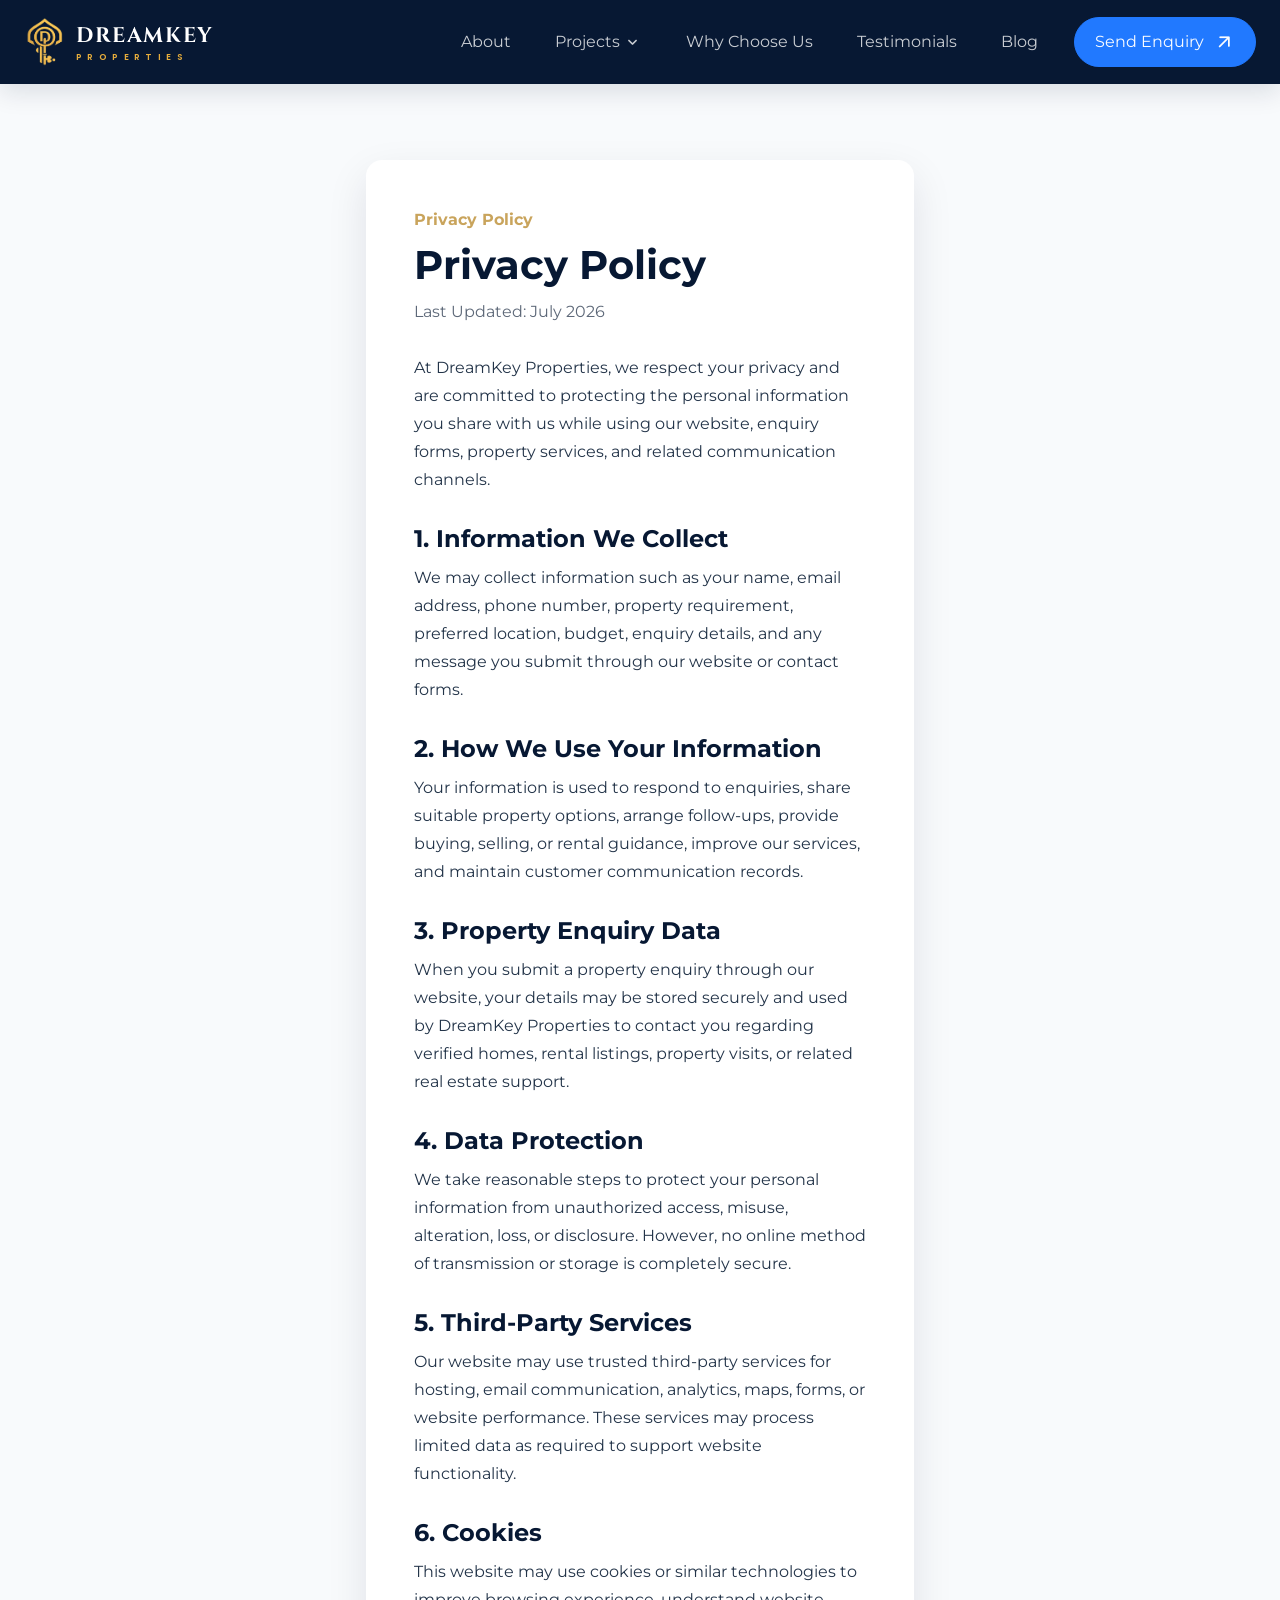
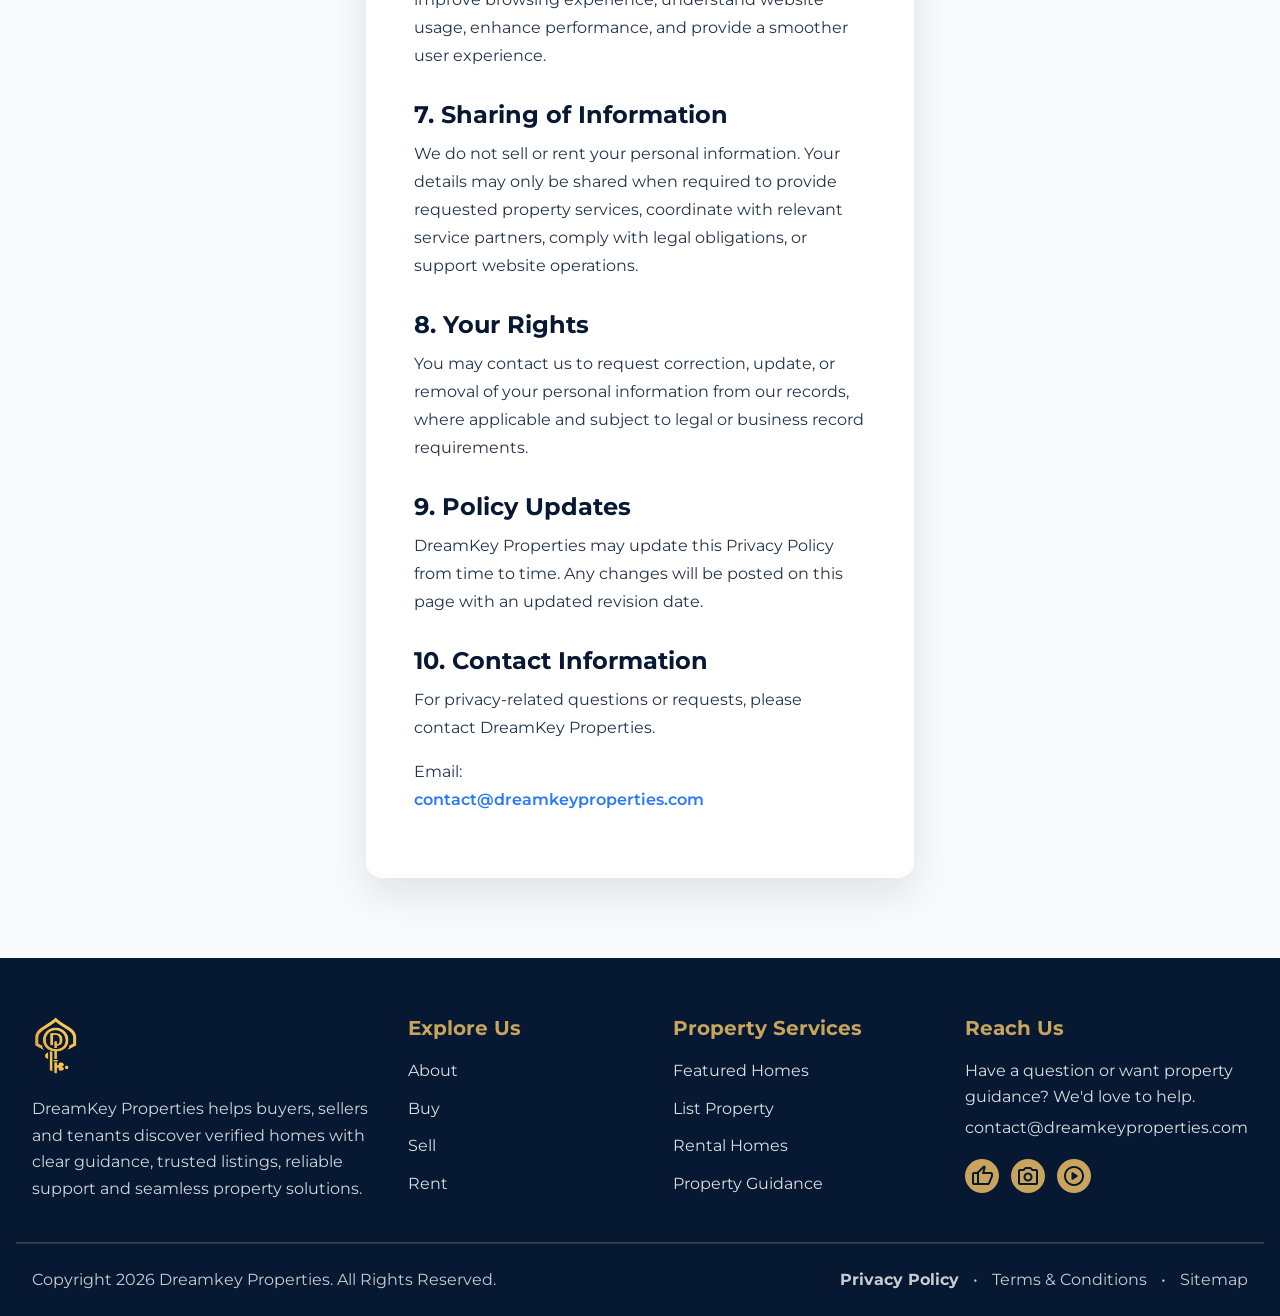
==== privacy-policy.html @ c72132b3 "Initial commit" ====
<!doctype html>
<html lang="en">
  <head>
    <!-- META STARTED -->
    <meta charset="UTF-8" />
    <meta name="viewport" content="width=device-width, initial-scale=1.0" />

    <title>Privacy Policy | DreamKey Properties</title>

    <meta name="title" content="Privacy Policy | DreamKey Properties" />

    <meta
      name="description"
      content="Read the DreamKey Properties privacy policy to understand how we collect, use and protect information shared through our real estate website and enquiry forms."
    />
    <!-- META ENDED -->

    <!-- FAVICON STARTED -->
    <link rel="shortcut icon" href="./favicon.svg" type="image/svg+xml" />
    <!-- FAVICON ENDED -->

    <!-- GOOGLE FONTS STARTED -->
    <link rel="preconnect" href="https://fonts.googleapis.com" />
    <link rel="preconnect" href="https://fonts.gstatic.com" crossorigin />

    <link
      href="https://fonts.googleapis.com/css2?family=Cinzel:wght@600;700&family=Montserrat:wght@400;500;600;700;800&family=Poppins:wght@400;500;600;700&family=Material+Symbols+Rounded:opsz,wght,FILL,GRAD@20..48,100..700,0..1,-50..200"
      rel="stylesheet"
    />
    <!-- GOOGLE FONTS ENDED -->

    <!-- STYLES STARTED -->
    <link rel="stylesheet" href="./assets/css/style.css" />
    <!-- STYLES ENDED -->

    <!-- SCRIPTS STARTED -->
    <script src="./assets/js/script.js" defer></script>
    <!-- SCRIPTS ENDED -->
  </head>
  <body class="privacy-page">
    <!-- HEADER SECTION STARTED -->
    <header class="header" data-header>
      <div class="container header-container">
        <!-- NAVBAR LOGO STARTED -->
        <a
          href="#page-top"
          class="navbar-brand"
          aria-label="DreamKey Properties home"
        >
          <img
            src="./assets/images/logo/logo.webp"
            width="52"
            height="64"
            alt="DreamKey Properties"
            class="navbar-brand-logo"
          />

          <span class="navbar-brand-text">
            <strong>DREAMKEY</strong>
            <span>PROPERTIES</span>
          </span>
        </a>
        <!-- NAVBAR LOGO ENDED -->

        <!-- MAIN NAVIGATION STARTED -->
        <nav class="navbar" aria-label="Primary navigation" data-navbar>
          <!-- NAVBAR MENU STARTED -->
          <ul class="navbar-list">
            <li>
              <a href="./index.html#about" class="navbar-link"> About </a>
            </li>

            <!-- PROJECTS DROPDOWN STARTED -->
            <li class="navbar-dropdown">
              <button
                type="button"
                class="navbar-link navbar-dropdown-toggle"
                aria-expanded="false"
                aria-controls="project-dropdown-menu"
              >
                <span>Projects</span>

                <span class="material-symbols-rounded" aria-hidden="true">
                  keyboard_arrow_down
                </span>
              </button>

              <ul class="navbar-dropdown-menu" id="project-dropdown-menu">
                <li>
                  <a
                    href="./index.html#featured-projects"
                    class="navbar-dropdown-link"
                  >
                    Featured Projects
                  </a>
                </li>

                <li>
                  <a
                    href="./index.html#under-construction"
                    class="navbar-dropdown-link"
                  >
                    Under Construction
                  </a>
                </li>

                <li>
                  <a
                    href="./index.html#ready-to-move"
                    class="navbar-dropdown-link"
                  >
                    Ready-to-Move
                  </a>
                </li>

                <li>
                  <a
                    href="./index.html#new-launches"
                    class="navbar-dropdown-link"
                  >
                    New Launches
                  </a>
                </li>

                <li>
                  <a
                    href="./index.html#luxury-projects"
                    class="navbar-dropdown-link"
                  >
                    Luxury
                  </a>
                </li>
              </ul>
            </li>
            <!-- PROJECTS DROPDOWN ENDED -->

            <li>
              <a href="./index.html#why-us" class="navbar-link">
                Why Choose Us
              </a>
            </li>

            <li>
              <a href="./index.html#testimonials" class="navbar-link">
                Testimonials
              </a>
            </li>

            <li>
              <a href="./index.html#blog" class="navbar-link"> Blog </a>
            </li>
          </ul>
          <!-- NAVBAR MENU ENDED -->

          <!-- CTA BUTTON STARTED -->
          <a href="./index.html#contact" class="navbar-cta">
            <span> Send Enquiry </span>

            <span class="material-symbols-rounded" aria-hidden="true">
              arrow_outward
            </span>
          </a>
          <!-- CTA BUTTON ENDED -->
        </nav>
        <!-- MAIN NAVIGATION ENDED -->

        <!-- MOBILE NAVIGATION BUTTON STARTED -->
        <button
          type="button"
          class="nav-toggle-btn icon-btn"
          aria-label="Open navigation menu"
          aria-expanded="false"
          data-nav-toggler
        >
          <span class="material-symbols-rounded open" aria-hidden="true">
            menu
          </span>

          <span class="material-symbols-rounded close" aria-hidden="true">
            close
          </span>
        </button>
        <!-- MOBILE NAVIGATION BUTTON ENDED -->
      </div>
    </header>
    <!-- HEADER SECTION ENDED -->

    <main>
      <!-- HOME SCROLL TARGET STARTED -->
      <div id="page-top"></div>
      <!-- HOME SCROLL TARGET ENDED -->
      <section class="policy-page">
        <div class="container">
          <div class="policy-wrapper">
            <p class="policy-label">Privacy Policy</p>

            <h1 class="policy-title">Privacy Policy</h1>

            <p class="policy-updated">Last Updated: July 2026</p>

            <div class="policy-content">
              <p>
                At DreamKey Properties, we respect your privacy and are
                committed to protecting the personal information you share with
                us while using our website, enquiry forms, property services,
                and related communication channels.
              </p>

              <h2>1. Information We Collect</h2>
              <p>
                We may collect information such as your name, email address,
                phone number, property requirement, preferred location, budget,
                enquiry details, and any message you submit through our website
                or contact forms.
              </p>

              <h2>2. How We Use Your Information</h2>
              <p>
                Your information is used to respond to enquiries, share suitable
                property options, arrange follow-ups, provide buying, selling,
                or rental guidance, improve our services, and maintain customer
                communication records.
              </p>

              <h2>3. Property Enquiry Data</h2>
              <p>
                When you submit a property enquiry through our website, your
                details may be stored securely and used by DreamKey Properties
                to contact you regarding verified homes, rental listings,
                property visits, or related real estate support.
              </p>

              <h2>4. Data Protection</h2>
              <p>
                We take reasonable steps to protect your personal information
                from unauthorized access, misuse, alteration, loss, or
                disclosure. However, no online method of transmission or storage
                is completely secure.
              </p>

              <h2>5. Third-Party Services</h2>
              <p>
                Our website may use trusted third-party services for hosting,
                email communication, analytics, maps, forms, or website
                performance. These services may process limited data as required
                to support website functionality.
              </p>

              <h2>6. Cookies</h2>
              <p>
                This website may use cookies or similar technologies to improve
                browsing experience, understand website usage, enhance
                performance, and provide a smoother user experience.
              </p>

              <h2>7. Sharing of Information</h2>
              <p>
                We do not sell or rent your personal information. Your details
                may only be shared when required to provide requested property
                services, coordinate with relevant service partners, comply with
                legal obligations, or support website operations.
              </p>

              <h2>8. Your Rights</h2>
              <p>
                You may contact us to request correction, update, or removal of
                your personal information from our records, where applicable and
                subject to legal or business record requirements.
              </p>

              <h2>9. Policy Updates</h2>
              <p>
                DreamKey Properties may update this Privacy Policy from time to
                time. Any changes will be posted on this page with an updated
                revision date.
              </p>

              <h2>10. Contact Information</h2>
              <p>
                For privacy-related questions or requests, please contact
                DreamKey Properties.
              </p>

              <p>
                Email:
                <a href="mailto:contact@dreamkeyproperties.com">
                  contact@dreamkeyproperties.com
                </a>
              </p>
            </div>
          </div>
        </div>
      </section>
    </main>

    <!-- FOOTER SECTION STARTED -->
    <footer class="footer">
      <div class="container footer-container">
        <!-- FOOTER BRAND AREA STARTED -->
        <div class="footer-brand">
          <a
            href="./index.html#home"
            class="footer-logo"
            aria-label="DreamKey Properties home"
          >
            <img
              src="./assets/images/logo/logo.webp"
              width="165"
              height="48"
              loading="lazy"
              alt="DreamKey Properties"
            />
          </a>

          <p class="footer-text">
            DreamKey Properties helps buyers, sellers and tenants discover
            verified homes with clear guidance, trusted listings, reliable
            support and seamless property solutions.
          </p>
        </div>
        <!-- FOOTER BRAND AREA ENDED -->

        <!-- FOOTER QUICK LINKS STARTED -->
        <div class="footer-column">
          <h3>Explore Us</h3>

          <ul>
            <li><a href="./index.html#about">About</a></li>
            <li><a href="./index.html#properties">Buy</a></li>
            <li><a href="./index.html#sell-property">Sell</a></li>
            <li><a href="./index.html#rent-property">Rent</a></li>
          </ul>
        </div>
        <!-- FOOTER QUICK LINKS ENDED -->

        <!-- FOOTER SERVICES LINKS STARTED -->
        <div class="footer-column">
          <h3>Property Services</h3>

          <ul>
            <li><a href="./index.html#properties">Featured Homes</a></li>
            <li><a href="./index.html#sell-property">List Property</a></li>
            <li><a href="./index.html#rent-property">Rental Homes</a></li>
            <li><a href="./index.html#contact">Property Guidance</a></li>
          </ul>
        </div>
        <!-- FOOTER SERVICES LINKS ENDED -->

        <!-- FOOTER CONTACT AREA STARTED -->
        <div class="footer-column footer-contact">
          <h3>Reach Us</h3>

          <p>Have a question or want property guidance? We'd love to help.</p>

          <a href="mailto:contact@dreamkeyproperties.com">
            contact@dreamkeyproperties.com
          </a>

          <div class="footer-social-list">
            <a href="#" aria-label="Facebook">
              <span class="material-symbols-rounded" aria-hidden="true"
                >thumb_up</span
              >
            </a>

            <a href="#" aria-label="Instagram">
              <span class="material-symbols-rounded" aria-hidden="true"
                >photo_camera</span
              >
            </a>

            <a href="#" aria-label="YouTube">
              <span class="material-symbols-rounded" aria-hidden="true"
                >play_circle</span
              >
            </a>
          </div>
        </div>
        <!-- FOOTER CONTACT AREA ENDED -->
      </div>

      <!-- FOOTER BOTTOM AREA STARTED -->
      <div class="container footer-bottom">
        <p>Copyright 2026 Dreamkey Properties. All Rights Reserved.</p>

        <ul>
          <li><span class="footer-current-link">Privacy Policy</span></li>
          <li><span>&bull;</span></li>
          <li>
            <a href="./terms-and-conditions.html">Terms &amp; Conditions</a>
          </li>
          <li><span>&bull;</span></li>
          <li><a href="./sitemap.html">Sitemap</a></li>
        </ul>
      </div>
      <!-- FOOTER BOTTOM AREA ENDED -->
    </footer>
    <!-- FOOTER SECTION ENDED -->

    <!-- SCROLL TO TOP BUTTON STARTED -->
    <button type="button" class="scroll-top-btn" aria-label="Scroll to top">
      ↑
    </button>
    <!-- SCROLL TO TOP BUTTON ENDED -->
  </body>
</html>
---- assets/css/style.css ----
:root {
  --white: #ffffff;
  --yellow: #f6bd26;
  --primary-100: #2179ff;
  --primary-90: #1e6de5;
  --primary-80: #1b61cc;
  --primary-70: #1755b2;
  --primary-40: #0d3166;
  --primary-20: #071833;
  --secondary-100: #21ffff;
  --secondary-20: #073333;
  --neutral-100: #fafcff;
  --neutral-98: #f2f5fa;
  --neutral-95: #e9ecf2;
  --neutral-90: #dadfe5;
  --neutral-80: #c2c6cc;
  --neutral-60: #919499;
  --neutral-50: #797c80;
  --neutral-40: #616366;
  --neutral-30: #494a4d;
  --neutral-20: #303133;
  --neutral-10: #18191a;
  --neutral-5: #0c0c0d;
  --error-100: #ff2134;

  /* Gradient */
  --gradient: linear-gradient(270deg, #0f4392 0%, #001d3d 100%);

  /* FONT-FAMILY */
  --font-primary: "Montserrat", sans-serif;

  /* size */
  --fs-base: 62.5%;
  --fs-headline-large: 3.6rem;
  --fs-headline-medium: 2.8rem;
  --fs-headline-small: 2.4rem;
  --fs-title-large: 2.2rem;
  --fs-title-medium: 2rem;
  --fs-title-small: 1.8rem;
  --fs-body-large: 1.6rem;
  --fs-body-medium: 1.6rem;
  --fs-label-large: 1.6rem;
  --fs-label-medium: 1.4rem;

  /* line-height  */
  --lh-headline-large: 44px;
  --lh-headline-medium: 36px;
  --lh-headline-small: 36px;
  --lh-title-large: 28px;
  --lh-title-medium: 24px;
  --lh-title-small: 24px;
  --lh-body-large: 24px;
  --lh-body-medium: 24px;
  --lh-label-large: 24px;
  --lh-label-medium: 20px;

  /* font-weight */
  --weight-bold: 700;
  --weight-semiBold: 600;
  --weight-regular: 400;

  /* letter-spacing */
  --tracking-n-025: -0.25px;
  --tracking-p-05: 0.5px;

  /* border-radius */
  --radius-small: 8px;
  --radius-medium: 12px;
  --radius-large: 16px;
  --radius-extra-large: 32px;
  --radius-full: 1000px;
  --radius-circle: 50%;

  /* box-shadow */
  --shadow-1: 0px 2px 4px 0px #00000033;
  --shadow-2: 0px 5px 10px 0px #0000000d;
  --shadow-3: 0px 5px 10px 0px #00000033;
  --shadow-4: 0px 10px 20px 0px #0000001a;

  /* transition */
  --transition-easing-quick: cubic-bezier(0, 0.7, 0.3, 1);
  --transition-duration-quick: 200ms;
  --transition-duration-smooth: 500ms;
}

/*-----------------------------------*\
  #RESET
\*-----------------------------------*/
*,
*::before,
*::after {
  margin: 0;
  padding: 0;
  box-sizing: border-box;
}

li {
  list-style: none;
}

a,
img,
span,
input,
select,
button {
  display: block;
}

a {
  color: inherit;
  text-decoration: none;
}

img {
  height: auto;
}

input,
select,
button {
  background: none;
  border: none;
  font: inherit;
}

button {
  cursor: pointer;
}

input,
select {
  width: 100%;
  outline: none;
}

address {
  font-style: normal;
}

select {
  appearance: none;
  -webkit-appearance: none;
  -moz-appearance: none;
}

html {
  font-family: var(--font-primary);
  font-size: var(--fs-base);
  scroll-behavior: smooth;
}

body {
  background-color: var(--neutral-98);
  color: var(--neutral-5);
  font-size: var(--fs-body-medium);
  line-height: var(--lh-body-medium);
}

::-webkit-scrollbar {
  width: 12px;
}

::-webkit-scrollbar-track {
  background-color: var(--neutral-90);
}

::-webkit-scrollbar-thumb {
  background-color: var(--neutral-60);
  border-radius: 4px;
}

/*-----------------------------------*\
  #TYPOGRAPHY
\*-----------------------------------*/
.headline-large {
  font-size: var(--fs-headline-large);
  line-height: var(--lh-headline-large);
  font-weight: var(--weight-bold);
  letter-spacing: var(--tracking-n-025);
}

.headline-medium {
  font-size: var(--fs-headline-medium);
  line-height: var(--lh-headline-medium);
  font-weight: var(--weight-bold);
}

.headline-small {
  font-size: var(--fs-headline-small);
  line-height: var(--lh-headline-small);
  font-weight: var(--weight-bold);
}

.title-large {
  font-size: var(--fs-title-large);
  line-height: var(--lh-title-large);
  font-weight: var(--weight-semiBold);
}

.title-medium {
  font-size: var(--fs-title-medium);
  line-height: var(--lh-title-medium);
  font-weight: var(--weight-semiBold);
}

.title-small {
  font-size: var(--fs-title-small);
  line-height: var(--lh-title-small);
  font-weight: var(--weight-semiBold);
}

.body-large {
  font-size: var(--fs-body-large);
  line-height: var(--lh-body-large);
  font-weight: var(--weight-regular);
}

.body-medium {
  font-size: var(--fs-body-medium);
  line-height: var(--lh-body-medium);
  font-weight: var(--weight-regular);
}

.label-medium {
  font-size: var(--fs-label-medium);
  line-height: var(--lh-label-medium);
  font-weight: var(--weight-semiBold);
  letter-spacing: var(--tracking-p-05);
}

/*-----------------------------------*\
  #REUSED STYLE
\*-----------------------------------*/
.material-symbols-rounded {
  display: block;
  width: 1em;
  height: 1em;
  overflow: hidden;
  font-variation-settings:
    "FILL" 0,
    "wght" 400,
    "GRAD" 0,
    "opsz" 24;
}

.container {
  padding-inline: 16px;
  max-width: 580px;
  width: 100%;
  margin-inline: auto;
}

.section {
  padding-block-end: 60px;
}

.title-wrapper {
  margin-block-end: 32px;
}

.img-holder {
  aspect-ratio: var(--width) / var(--height);
  background-color: var(--neutral-80);
  overflow: hidden;
}

.img-cover {
  width: 100%;
  height: 100%;
  object-fit: cover;
}

/*-----------------------------------*\
  #COMPONENT
\*-----------------------------------*/
.btn {
  display: flex;
  justify-content: center;
  align-items: center;
  gap: 12px;
  height: 48px;
  padding-inline: 24px;
  border-radius: var(--radius-full);
  width: fit-content;
  transition: var(--transition-duration-quick) var(--transition-easing-quick);
}

.btn-fill {
  background-color: var(--primary-100);
  color: var(--neutral-100);
}

.btn-fill:where(:hover, :focus) {
  background-color: var(--primary-90);
  box-shadow: var(--shadow-1);
}

.btn-fill:where(:active, :focus-visible) {
  background-color: var(--primary-80);
}

.btn-outline {
  color: var(--primary-100);
  box-shadow: inset 0 0 0 2px var(--primary-100);
}

.btn-outline:where(:hover, :focus, :focus-visible) {
  color: var(--neutral-100);
}

.btn-outline:hover {
  background-color: var(--primary-100);
}

.btn-outline:focus {
  background-color: var(--primary-90);
}

.btn-outline:where(:active, :focus-visible) {
  background-color: var(--primary-80);
}

.icon-btn {
  height: 40px;
  width: 40px;
  display: grid;
  place-items: center;
  background-color: var(--neutral-100);
  color: var(--neutral-10);
  border-radius: var(--radius-small);
  box-shadow: var(--shadow-3);
  transition: var(--transition-duration-quick) var(--transition-easing-quick);
}

.icon-btn:where(:hover, :focus-visible) {
  background-color: var(--neutral-90);
}

.badge {
  height: 32px;
  max-width: max-content;
  display: grid;
  place-items: center;
  padding-inline: 16px;
  background-color: var(--secondary-100);
  border-radius: var(--radius-small);
  box-shadow: var(--shadow-3);
}

.card {
  border-radius: var(--radius-large);
  overflow: hidden;
  box-shadow: var(--shadow-2);
  transition: var(--transition-duration-quick) var(--transition-easing-quick);
}

.card:where(:hover, :focus-within) {
  box-shadow: var(--shadow-4);
}

.card-banner {
  position: relative;
}

.card-banner .img-cover {
  transition: var(--transition-duration-smooth) var(--transition-easing-quick);
}

.card:where(:hover, :focus-within) .img-cover {
  scale: 1.05;
  rotate: 2deg;
}

.card :where(.badge, .icon-btn) {
  position: absolute;
  top: 20px;
}

.card .badge {
  left: 20px;
}

.card .icon-btn {
  right: 20px;
  opacity: 0;
  visibility: hidden;
  scale: 0.8;
  transition: var(--transition-duration-quick) var(--transition-easing-quick);
}

.fav-btn {
  color: var(--error-100);
}

.material-symbols-rounded {
  font-variation-settings:
    "FILL" 0,
    "wght" 400,
    "GRAD" 0,
    "opsz" 24;
}

.fav-btn.active .material-symbols-rounded {
  font-variation-settings:
    "FILL" 1,
    "wght" 400,
    "GRAD" 0,
    "opsz" 24;
}

.card:where(:hover, :focus-within) .icon-btn {
  scale: 1;
  opacity: 1;
  visibility: visible;
}

.card-content {
  padding: 20px 20px 24px;
}

.card-title {
  margin-block: 8px;
  color: var(--neutral-20);
  white-space: nowrap;
  overflow: hidden;
  text-overflow: ellipsis;
  transition: var(--transition-duration-quick) var(--transition-easing-quick);
}

.card-title:where(:hover, :focus-visible) {
  color: var(--primary-100);
}

.card-text {
  color: var(--neutral-40);
}

.card-meta-list {
  padding-block-start: 16px;
  margin-block-start: 16px;
  border-block-start: 1px solid var(--neutral-90);
  display: flex;
  justify-content: space-between;
  align-items: center;
  flex-wrap: wrap;
  gap: 12px;
}

.card .meta-item {
  display: flex;
  align-items: center;
  gap: 4px;
  color: var(--neutral-20);
}

/*-----------------------------------*\
  #HEADER / NAVBAR
\*-----------------------------------*/

.header {
  position: fixed;
  top: 0;
  left: 0;
  width: 100%;
  height: 84px;
  z-index: 1000;
  transition:
    height var(--transition-duration-quick) var(--transition-easing-quick),
    background-color var(--transition-duration-quick)
      var(--transition-easing-quick),
    box-shadow var(--transition-duration-quick) var(--transition-easing-quick),
    backdrop-filter var(--transition-duration-quick)
      var(--transition-easing-quick);
}

/* Sticky navbar after scrolling */
.header.active {
  height: 72px;
  background-color: rgba(7, 24, 51, 0.96);
  box-shadow: 0 10px 30px rgba(0, 0, 0, 0.16);
  backdrop-filter: blur(14px);
  -webkit-backdrop-filter: blur(14px);
  animation: header-slide-down 350ms ease forwards;
}

@keyframes header-slide-down {
  from {
    transform: translateY(-100%);
  }

  to {
    transform: translateY(0);
  }
}

/* =========================================
   HEADER CONTENT VERTICAL ALIGNMENT
   ========================================= */

.header-container {
  position: relative;
  height: 100%;
  display: flex;
  justify-content: space-between;
  align-items: center;
  padding-block: 0;
}

/* =========================================
   HEADER LOGO
   ========================================= */

.header .logo {
  display: inline-flex;
  align-items: center;
  flex-shrink: 0;
  position: relative;
  z-index: 5;
}

/* =========================================
   HEADER LOGO VERTICAL ALIGNMENT
   ========================================= */

.logo-image {
  width: 145px;
  height: auto;
  object-fit: contain;
  transform: translateY(2px);
  transition:
    transform var(--transition-duration-quick) var(--transition-easing-quick),
    opacity var(--transition-duration-quick) var(--transition-easing-quick);
}

/* =========================================
   HEADER LOGO HOVER EFFECT
   ========================================= */

.header .logo:hover .logo-image {
  transform: translateY(2px) scale(1.03);
}

.header .logo:focus-visible {
  outline: 2px solid var(--primary-100);
  outline-offset: 6px;
  border-radius: var(--radius-small);
}

/* =========================================
   MOBILE NAVIGATION BUTTON
   ========================================= */

.nav-toggle-btn {
  position: relative;
  z-index: 6;
  background-color: rgba(255, 255, 255, 0.12);
  color: var(--neutral-100);
  box-shadow: none;
}

.nav-toggle-btn:where(:hover, :focus-visible) {
  background-color: rgba(255, 255, 255, 0.22);
}

.nav-toggle-btn .close,
.nav-toggle-btn.active .open {
  display: none;
}

.nav-toggle-btn .open,
.nav-toggle-btn.active .close {
  display: block;
}

/* =========================================
   MOBILE NAVBAR PANEL
   ========================================= */

.navbar {
  position: absolute;
  top: calc(100% - 4px);
  right: 16px;
  width: min(320px, calc(100vw - 32px));
  padding: 14px;
  background-color: var(--neutral-100);
  border: 1px solid var(--neutral-90);
  border-radius: var(--radius-large);
  box-shadow: var(--shadow-4);
  opacity: 0;
  visibility: hidden;
  transform: translateY(-12px) scale(0.97);
  transform-origin: top right;
  transition:
    opacity var(--transition-duration-quick) var(--transition-easing-quick),
    visibility var(--transition-duration-quick) var(--transition-easing-quick),
    transform var(--transition-duration-quick) var(--transition-easing-quick);
  z-index: 4;
}

.navbar.active {
  opacity: 1;
  visibility: visible;
  transform: translateY(0) scale(1);
}

.navbar,
.navbar-list,
.navbar-wrapper {
  display: grid;
}

.navbar-list {
  gap: 4px;
}

.navbar-link {
  position: relative;
  padding: 12px 14px;
  color: var(--neutral-30);
  border-radius: var(--radius-small);
  transition:
    color var(--transition-duration-quick) var(--transition-easing-quick),
    background-color var(--transition-duration-quick)
      var(--transition-easing-quick);
}

.navbar-link:where(:hover, :focus-visible),
.navbar-link.active {
  color: var(--primary-100);
  background-color: var(--neutral-95);
}

/* =========================================
   NAVBAR CTA BUTTON
   ========================================= */

.navbar-wrapper {
  margin-top: 10px;
  padding-top: 12px;
  border-top: 1px solid var(--neutral-90);
}

.navbar-cta {
  min-height: 48px;
  padding-inline: 18px;
  display: inline-flex;
  justify-content: center;
  align-items: center;
  gap: 8px;
  color: var(--neutral-100);
  background-color: var(--primary-100);
  border: 1px solid var(--primary-100);
  border-radius: var(--radius-full);
  box-shadow: 0 8px 20px rgba(33, 121, 255, 0.24);
  transition:
    color var(--transition-duration-quick) var(--transition-easing-quick),
    background-color var(--transition-duration-quick)
      var(--transition-easing-quick),
    border-color var(--transition-duration-quick) var(--transition-easing-quick),
    transform var(--transition-duration-quick) var(--transition-easing-quick),
    box-shadow var(--transition-duration-quick) var(--transition-easing-quick);
}

.navbar-cta:hover {
  background-color: var(--primary-80);
  border-color: var(--primary-80);
  transform: translateY(-2px);
  box-shadow: 0 12px 24px rgba(33, 121, 255, 0.32);
}

.navbar-cta:active {
  transform: translateY(0);
}

.navbar-cta:focus-visible {
  outline: 3px solid rgba(33, 121, 255, 0.3);
  outline-offset: 3px;
}

.navbar-cta-icon {
  font-size: 1.9rem;
  transition: transform var(--transition-duration-quick)
    var(--transition-easing-quick);
}

.navbar-cta:hover .navbar-cta-icon {
  transform: translate(3px, -3px);
}

/*-----------------------------------*\
  #FEATURE
\*-----------------------------------*/
.feature-banner {
  aspect-ratio: 3/2;
  overflow: hidden;
  border-radius: var(--radius-extra-large);
  margin-block: 3.5rem;
}

.feature-content {
  padding: 24px 16px 0;
}

.feature-content .feature-text {
  margin-block: 16px;
}

.feature-text,
.feature-item {
  color: var(--neutral-30);
}

.feature-list {
  display: grid;
  gap: 12px;
}

.feature-item {
  display: flex;
  align-items: center;
  gap: 8px;
}

.feature-icon {
  color: var(--primary-100);
  font-size: 2.2rem;
}

/*-----------------------------------*\
  #VIDEO
\*-----------------------------------*/

.video-card {
  height: 260px;
  border-radius: 32px;
  background:
    linear-gradient(0deg, #0000004d, #0000004d), url("../images/video-card.png");
  background-repeat: no-repeat;
  background-size: cover;
  display: grid;
  place-items: center;
}

.play-btn {
  width: 72px;
  height: 72px;
  display: grid;
  place-items: center;
  background-color: var(--neutral-100);
  color: var(--primary-100);
  border-radius: var(--radius-circle);
  animation: pulse 1.5s var(--transition-easing-quick) forwards infinite;
}

@keyframes pulse {
  0% {
    box-shadow: 0 0 0 0 #ffffff80;
  }
  100% {
    box-shadow: 0 0 0 20px #ffffff00;
  }
}

.play-btn .material-symbols-rounded {
  font-size: 4rem;
  font-variation-settings: "FILL" 1;
}

/*-----------------------------------*\
  #STORY
\*-----------------------------------*/
.story .section-subtitle {
  color: var(--primary-100);
}

.story .section-title {
  margin-block: 12px;
}

.avatar-list {
  display: flex;
}

.avatar {
  position: relative;
  width: 60px;
  height: 46px;
  border-radius: var(--radius-full);
  border: 3px solid var(--neutral-98);
  overflow: hidden;
}

.avatar:not(:first-child) {
  margin-inline-start: -10px;
}

.avatar .overlay-content {
  position: absolute;
  inset: 0;
  display: grid;
  place-items: center;
  background-color: #000000bf;
  color: var(--neutral-100);
}

.story .title-wrapper {
  display: grid;
  gap: 16px;
}

.story-list {
  display: grid;
  gap: 16px;
}

.story-card {
  position: relative;
  height: 360px;
  background-repeat: no-repeat;
  background-size: cover;
  background-position: center;
  border-radius: var(--radius-large);
  overflow: hidden;
  transition: var(--transition-duration-quick) var(--transition-easing-quick);
}

.story-card:where(:hover, :focus-visible) {
  scale: 0.99;
}

.story-card .overlay-content {
  position: absolute;
  inset: 0;
  background: linear-gradient(180deg, #00000000 33.33%, #000000cc 100%);
  color: var(--white);
  display: flex;
  justify-content: space-between;
  align-items: flex-end;
  padding: 24px;
}

.story-card .rating-wrapper {
  display: flex;
  align-items: center;
  margin-block-start: 8px;
}

.story-card .rating-text {
  margin-inline-start: 12px;
  color: var(--neutral-80);
}

.story-card .material-symbols-rounded {
  font-variation-settings: "FILL" 1;
  color: var(--yellow);
}

.story-card .card-avatar {
  width: 56px;
  height: 56px;
  border-radius: var(--radius-circle);
  box-shadow: var(--shadow-3);
  overflow: hidden;
}

.footer {
  background-color: var(--primary-20);
  color: var(--neutral-90);
}

.footer-top .container {
  padding-block: 60px;
  display: grid;
  gap: 24px;
}

.footer-text {
  margin-block: 16px;
}

.footer-list-title {
  margin-block-end: 16px;
}

.footer-list {
  display: grid;
  gap: 16px;
}

.footer-link {
  transition: var(--transition-duration-quick) var(--transition-easing-quick);
}

.footer-link:where(:hover, :focus-visible) {
  color: var(--primary-100);
}

.social-list {
  display: flex;
  gap: 16px;
}

.footer-bottom {
  border-block-start: 1px solid var(--neutral-20);
}

.footer-bottom .container {
  padding-block: 20px;
  display: grid;
  justify-content: center;
}

/* =========================================
   DESKTOP HEADER / NAVBAR
   ========================================= */

.nav-toggle-btn {
  display: none;
}

/* =========================================
   DESKTOP HEADER / NAVBAR — RIGHT ALIGNED
   ========================================= */

.navbar {
  all: unset;
  flex: 1;
  display: flex;
  justify-content: flex-end;
  align-items: center;
  margin-left: 36px;
}

.navbar-list {
  all: unset;
  display: flex;
  justify-content: flex-end;
  align-items: center;
  gap: 4px;
  margin-left: auto;
}

.navbar-wrapper {
  all: unset;
  display: flex;
  align-items: center;
  margin-left: 18px;
}

.navbar-link {
  position: relative;
  padding: 12px 16px;
  color: var(--neutral-80);
  border-radius: var(--radius-full);
  white-space: nowrap;
  transition:
    color var(--transition-duration-quick) var(--transition-easing-quick),
    background-color var(--transition-duration-quick)
      var(--transition-easing-quick);
}

.navbar-link:where(:hover, :focus-visible) {
  color: var(--neutral-100);
  background-color: rgba(255, 255, 255, 0.08);
}

.navbar-link.active {
  color: var(--neutral-100);
  background-color: transparent;
}

/* Active navigation underline */
.navbar-link.active::after {
  content: "";
  position: absolute;
  left: 50%;
  bottom: 4px;
  width: 18px;
  height: 2px;
  border-radius: var(--radius-full);
  background-color: var(--primary-100);
  transform: translateX(-50%);
}

.navbar-cta {
  min-height: 46px;
  padding-inline: 20px;
  color: var(--neutral-100);
  background-color: var(--primary-100);
  border-color: var(--primary-100);
  box-shadow: none;
}

.navbar-cta:hover {
  color: var(--primary-100);
  background-color: var(--neutral-100);
  border-color: var(--neutral-100);
  box-shadow: 0 10px 24px rgba(0, 0, 0, 0.15);
}

/* =========================================
   DESKTOP LOGO SIZE
   ========================================= */

.logo-image {
  width: 155px;
}

/* =========================================
   DESKTOP HERO SECTION
   ========================================= */

.hero {
  min-height: calc(100vh - 84px);
  padding-block: 106px 34px;
}

.hero-container {
  grid-template-columns: minmax(0, 0.9fr) minmax(0, 1.1fr);
  gap: 34px;
}

.hero-content {
  min-width: 0;
}

.hero-visual {
  min-width: 0;
}

.hero-title {
  max-width: 570px;
}

.hero-text {
  max-width: 560px;
}

.search-bar {
  width: calc(100% + 150px);
  min-width: 760px;
  grid-template-columns: 150px 190px minmax(230px, 1fr) max-content;
}

.search-item .search-item-field {
  height: 80px;
  padding: 40px 48px 14px 20px;
}

.search-item .label {
  top: 13px;
  left: 20px;
}

.search-item .material-symbols-rounded {
  display: block;
  right: 18px;
}

.hero-banner {
  height: clamp(500px, 62vh, 640px);
}

.property .section-text {
  max-width: 640px;
}

/* =========================================
   LARGE DESKTOP NAVBAR
   ========================================= */

.logo-image {
  width: 165px;
}

.navbar {
  margin-left: 64px;
}

.navbar-list {
  gap: 8px;
}

.navbar-link {
  padding-inline: 18px;
}

.navbar-wrapper {
  margin-left: 36px;
}

.navbar-cta {
  min-height: 48px;
  padding-inline: 24px;
}

/* PROPERTIES SECTION RESPONSIVE WIDTH STARTED */

#properties {
  width: 100%;
  padding-block: 60px;
}

#properties > .container {
  width: 100%;
  margin-inline: auto;
}

#properties .title-wrapper {
  display: block;
  margin-block-end: 32px;
}

#properties .property-list > .card {
  width: 100%;
  min-width: 0;
}

/* PROPERTIES SECTION RESPONSIVE WIDTH ENDED */

/* TABLET PROPERTIES SECTION STARTED */

@media (min-width: 768px) and (max-width: 991px) {
  #properties .property-list {
    grid-template-columns: repeat(2, minmax(0, 1fr));
  }
}

/* TABLET PROPERTIES SECTION ENDED */

/* DESKTOP PROPERTIES SECTION STARTED */

@media (min-width: 992px) {
  #properties > .container {
    width: calc(100% - 48px);
    max-width: 1360px;
    padding-inline: 0;
  }

  #properties .property-list {
    grid-template-columns: repeat(4, minmax(0, 1fr));
  }
}

/* DESKTOP PROPERTIES SECTION ENDED */

/* MOBILE PROPERTIES SECTION STARTED */

@media (max-width: 767px) {
  #properties {
    padding-block: 48px;
  }

  #properties > .container {
    padding-inline: 16px;
  }

  #properties .property-list {
    grid-template-columns: 1fr;
  }
}

/* MOBILE PROPERTIES SECTION ENDED */

/* DESKTOP PROPERTIES SECTION WIDTH FIX STARTED */

@media (min-width: 992px) {
  html body #properties.section-property .container {
    width: calc(100% - 96px) !important;
    max-width: 1280px !important;
    margin-inline: auto !important;
    padding-inline: 0 !important;
  }

  html body #properties.section-property .property-list {
    width: 100% !important;
    max-width: 1280px !important;
    margin-inline: auto !important;
    grid-template-columns: repeat(4, minmax(0, 1fr)) !important;
    gap: 16px !important;
  }

  html body #properties.section-property .title-wrapper {
    width: 100% !important;
    max-width: 1280px !important;
    margin-inline: auto !important;
    margin-bottom: 32px !important;
  }
}

/* DESKTOP PROPERTIES SECTION WIDTH FIX ENDED */

/* PROPERTIES SECTION ANCHOR POSITION STARTED */

#properties {
  scroll-margin-top: 90px;
}

/* PROPERTIES SECTION ANCHOR POSITION ENDED */

/* PROPERTY SLIDER FINAL STARTED */

#properties .property-slider {
  position: relative;
  width: calc(100% - 120px);
  max-width: 1280px;
  margin-inline: auto;
  padding-bottom: 46px;
  outline: none;
}

#properties .property-slider-viewport {
  width: 100%;
  overflow: hidden !important;
}

#properties .property-list {
  display: flex !important;
  gap: 16px !important;
  margin: 0 !important;
  padding: 0 !important;
  will-change: transform;
  transition: transform 350ms ease !important;
}

#properties .property-list > .card {
  flex: 0 0 calc((100% - 48px) / 4) !important;
  width: calc((100% - 48px) / 4) !important;
  min-width: calc((100% - 48px) / 4) !important;
  max-width: calc((100% - 48px) / 4) !important;
  margin: 0 !important;
}

#properties .property-arrow {
  position: absolute;
  top: 38%;
  z-index: 20;
  width: 44px;
  height: 44px;
  display: grid;
  place-items: center;
  color: var(--white);
  background-color: var(--primary-100);
  border-radius: var(--radius-circle);
  box-shadow: var(--shadow-4);
  transform: translateY(-50%);
}

#properties .property-prev {
  left: -32px;
}

#properties .property-next {
  right: -32px;
}

#properties .property-arrow:disabled {
  opacity: 0.3;
  cursor: not-allowed;
}

#properties .property-slider-dots {
  position: absolute;
  left: 50%;
  bottom: 4px;
  display: flex;
  align-items: center;
  justify-content: center;
  gap: 8px;
  transform: translateX(-50%);
}

#properties .property-slider-dot {
  width: 9px;
  height: 9px;
  padding: 0;
  background-color: var(--neutral-80);
  border-radius: var(--radius-full);
}

#properties .property-slider-dot.active {
  width: 28px;
  background-color: var(--primary-100);
}

@media (max-width: 991px) {
  #properties .property-list > .card {
    flex-basis: calc((100% - 16px) / 2) !important;
    width: calc((100% - 16px) / 2) !important;
    min-width: calc((100% - 16px) / 2) !important;
    max-width: calc((100% - 16px) / 2) !important;
  }
}

@media (max-width: 600px) {
  #properties .property-list > .card {
    flex-basis: 100% !important;
    width: 100% !important;
    min-width: 100% !important;
    max-width: 100% !important;
  }

  #properties .property-prev {
    left: 6px;
  }

  #properties .property-next {
    right: 6px;
  }
}

/* PROPERTY SLIDER FINAL ENDED */

/* PROPERTY SECTION SINGLE SCREEN FIT STARTED */

@media (min-width: 992px) {
  #properties {
    padding-block: 34px 24px !important;
  }

  html body #properties.section-property .title-wrapper {
    margin-bottom: 22px !important;
  }

  #properties .section-subtitle {
    margin-bottom: 8px;
  }

  #properties .section-title {
    margin-top: 0;
    margin-bottom: 10px;
    font-size: 38px;
    line-height: 1.12;
  }

  #properties .section-text {
    margin-bottom: 0;
    font-size: 18px;
    line-height: 1.45;
  }

  #properties .property-slider {
    padding-bottom: 28px;
  }

  #properties .card-banner .img-holder {
    aspect-ratio: 16 / 9;
    height: 205px;
  }

  #properties .card-content {
    padding: 16px 20px 18px;
  }

  #properties .card-title {
    margin-block: 6px;
  }

  #properties .card-text {
    line-height: 1.35;
  }

  #properties .card-meta-list {
    padding-block-start: 12px;
    margin-block-start: 12px;
  }

  #properties .property-arrow {
    top: 44%;
  }

  #properties .property-slider-dots {
    bottom: 0;
  }
}

/* PROPERTY SECTION SINGLE SCREEN FIT ENDED */

/* PROPERTY CARD HEIGHT TUNE STARTED */

@media (min-width: 992px) {
  #properties .card-banner .img-holder {
    height: 225px;
    aspect-ratio: auto;
  }
}

/* PROPERTY CARD HEIGHT TUNE ENDED */

/* MOVE PROPERTY SECTION CONTENT UP */

#properties {
  padding-top: 30px !important;
}

/* HERO CONTENT LOGO ALIGNMENT STARTED */

@media (min-width: 992px) {
  .hero-content {
    padding-left: 30px;
  }
}

/* HERO CONTENT LOGO ALIGNMENT ENDED */

/* SELL PROPERTY SECTION STARTED */

.sell-property {
  padding-block: 70px;
  background-color: var(--neutral-98);
  scroll-margin-top: 90px;
}

.sell-property-container {
  display: grid;
  gap: 36px;
  align-items: center;
}

.sell-property .section-title {
  margin-block: 12px 14px;
}

.sell-property .section-text {
  max-width: 620px;
  color: var(--neutral-40);
}

.sell-feature-list {
  display: grid;
  gap: 18px;
  margin-block: 28px 30px;
}

.sell-feature-item {
  display: flex;
  gap: 14px;
  align-items: flex-start;
}

.sell-feature-item > .material-symbols-rounded {
  width: 44px;
  height: 44px;
  display: grid;
  place-items: center;
  flex-shrink: 0;
  color: var(--primary-100);
  background-color: var(--primary-95);
  border-radius: var(--radius-circle);
}

.sell-feature-item p {
  margin-block-start: 6px;
  color: var(--neutral-40);
}

.sell-property-btn {
  width: fit-content;
  min-height: 52px;
  padding-inline: 22px;
  display: inline-flex;
  align-items: center;
  gap: 8px;
  color: var(--white);
  background-color: var(--primary-100);
  border-radius: var(--radius-full);
  box-shadow: var(--shadow-3);
}

.sell-property-banner {
  aspect-ratio: 4 / 3;
  border-radius: var(--radius-extra-large);
  overflow: hidden;
  box-shadow: var(--shadow-3);
}

@media (min-width: 992px) {
  .sell-property {
    padding-block: 90px;
  }

  .sell-property-container {
    grid-template-columns: minmax(0, 0.9fr) minmax(0, 1.1fr);
    gap: 56px;
  }
}

/* SELL PROPERTY SECTION ENDED */
/* SELL SECTION POLISH STARTED */

.sell-property {
  padding-block: 55px 80px !important;
}

.sell-property-container {
  align-items: center;
}

.sell-property-content {
  transform: translateY(-18px);
}

.sell-property-banner {
  animation: sell-image-reveal 800ms ease forwards;
  transition:
    transform 350ms ease,
    box-shadow 350ms ease;
}

.sell-property-banner:hover {
  transform: translateY(-8px) scale(1.015);
  box-shadow: var(--shadow-4);
}

.sell-property-banner img {
  transition: transform 500ms ease;
}

.sell-property-banner:hover img {
  transform: scale(1.045);
}

@keyframes sell-image-reveal {
  from {
    opacity: 0;
    transform: translateX(36px) scale(0.96);
  }

  to {
    opacity: 1;
    transform: translateX(0) scale(1);
  }
}

/* SELL SECTION POLISH ENDED */

/* MOVE SELL SECTION UP */

#sell-property {
  padding-top: 50px !important;
}

.sell-property-visual {
  position: relative;
}

.sell-stats {
  position: absolute;
  top: -34px;
  left: 50%;
  z-index: 5;
  width: calc(100% - 48px);
  display: grid;
  grid-template-columns: repeat(3, 1fr);
  gap: 14px;
  transform: translateX(-50%);
}

.sell-stats div {
  padding: 14px;
  background-color: var(--white);
  border-radius: var(--radius-medium);
  box-shadow: var(--shadow-2);
}

.sell-stats strong,
.sell-stats span {
  display: block;
}

.sell-stats strong {
  color: var(--neutral-10);
}

.sell-stats span {
  margin-top: 4px;
  color: var(--neutral-40);
  font-size: 1.3rem;
}

@media (max-width: 767px) {
  .sell-stats {
    position: static;
    width: 100%;
    grid-template-columns: 1fr;
    margin-bottom: 18px;
    transform: none;
  }
}

.sell-stats div {
  transition:
    transform 250ms ease,
    box-shadow 250ms ease;
}

.sell-stats div:hover {
  transform: translateY(-6px);
  box-shadow: var(--shadow-4);
}

.sell-stats div {
  position: relative;
  overflow: hidden;
  transition:
    transform 250ms ease,
    box-shadow 250ms ease;
}

.sell-stats div::before {
  content: "";
  position: absolute;
  inset: 0 0 auto;
  height: 3px;
  background-color: var(--primary-100);
  transform: scaleX(0);
  transform-origin: left;
  transition: transform 250ms ease;
}

.sell-stats div:hover {
  transform: translateY(-6px);
  box-shadow: var(--shadow-4);
}

.sell-stats div:hover::before {
  transform: scaleX(1);
}

/* SELL BUTTON REVERSE HOVER STARTED */

.sell-property-btn {
  border: 2px solid var(--primary-100);
  transition:
    background-color 250ms ease,
    color 250ms ease,
    transform 250ms ease,
    box-shadow 250ms ease;
}

.sell-property-btn:hover,
.sell-property-btn:focus-visible {
  color: var(--primary-100);
  background-color: var(--white);
  transform: translateY(-4px);
  box-shadow: var(--shadow-4);
}

.sell-property-btn:hover .material-symbols-rounded,
.sell-property-btn:focus-visible .material-symbols-rounded {
  color: var(--primary-100);
}

/* SELL BUTTON REVERSE HOVER ENDED */

/* RENT PROPERTY SECTION STARTED */

.rent-property {
  padding-block: 70px;
  background-color: var(--white);
  scroll-margin-top: 90px;
}

.rent-property-container {
  display: grid;
  gap: 40px;
  align-items: center;
}

.rent-property-visual {
  position: relative;
}

.rent-property-banner {
  aspect-ratio: 4 / 3;
  border-radius: var(--radius-extra-large);
  overflow: hidden;
  box-shadow: var(--shadow-3);
  animation: rent-image-reveal 800ms ease forwards;
}

.rent-property-banner img {
  transition: transform 500ms ease;
}

.rent-property-banner:hover img {
  transform: scale(1.045);
}

.rent-floating-card {
  position: absolute;
  left: 24px;
  bottom: 24px;
  z-index: 5;
  min-width: 230px;
  padding: 16px;
  display: flex;
  align-items: center;
  gap: 12px;
  background-color: var(--white);
  border-radius: var(--radius-large);
  box-shadow: var(--shadow-4);
}

.rent-floating-card > .material-symbols-rounded {
  width: 46px;
  height: 46px;
  display: grid;
  place-items: center;
  color: var(--white);
  background-color: var(--primary-100);
  border-radius: var(--radius-circle);
}

.rent-floating-card strong,
.rent-floating-card span {
  display: block;
}

.rent-floating-card strong {
  color: var(--neutral-10);
}

.rent-floating-card span {
  margin-top: 3px;
  color: var(--neutral-40);
}

.rent-property .section-title {
  margin-block: 12px 14px;
}

.rent-property .section-text {
  max-width: 620px;
  color: var(--neutral-40);
}

.rent-feature-list {
  display: grid;
  gap: 18px;
  margin-block: 28px 30px;
}

.rent-feature-item {
  display: flex;
  gap: 14px;
  align-items: flex-start;
}

.rent-feature-item > .material-symbols-rounded {
  width: 44px;
  height: 44px;
  display: grid;
  place-items: center;
  flex-shrink: 0;
  color: var(--primary-100);
  background-color: var(--primary-95);
  border-radius: var(--radius-circle);
}

.rent-feature-item p {
  margin-block-start: 6px;
  color: var(--neutral-40);
}

.rent-property-btn {
  width: fit-content;
  min-height: 52px;
  padding-inline: 22px;
  display: inline-flex;
  align-items: center;
  gap: 8px;
  color: var(--primary-100);
  background-color: var(--white);
  border: 2px solid var(--primary-100);
  border-radius: var(--radius-full);
  box-shadow: var(--shadow-2);
  transition:
    background-color 250ms ease,
    color 250ms ease,
    transform 250ms ease,
    box-shadow 250ms ease;
}

.rent-property-btn:hover,
.rent-property-btn:focus-visible {
  color: var(--white);
  background-color: var(--primary-100);
  transform: translateY(-4px);
  box-shadow: var(--shadow-4);
}

@keyframes rent-image-reveal {
  from {
    opacity: 0;
    transform: translateX(-36px) scale(0.96);
  }

  to {
    opacity: 1;
    transform: translateX(0) scale(1);
  }
}

@media (min-width: 992px) {
  .rent-property {
    padding-block: 80px;
  }

  .rent-property-container {
    grid-template-columns: minmax(0, 1.1fr) minmax(0, 0.9fr);
    gap: 56px;
  }
}

/* RENT PROPERTY SECTION ENDED */

/* MOVE RENT SECTION UP */

#rent-property {
  padding-top: 65px !important;
}

/* ABOUT / FEATURE SECTION SPLIT LAYOUT STARTED */

@media (min-width: 992px) {
  .feature {
    padding-block: 48px;
  }

  .feature .container {
    display: grid;
    grid-template-columns: minmax(0, 1fr) minmax(0, 0.9fr);
    align-items: center;
    gap: 56px;
    width: calc(100% - 96px);
    max-width: 1280px;
  }

  .feature-banner {
    margin-block: 0 !important;
    aspect-ratio: 4 / 3;
    border-radius: var(--radius-extra-large);
    box-shadow: var(--shadow-2);
  }

  .feature-content {
    padding: 0 !important;
  }

  .feature-content .headline-medium {
    max-width: 460px;
    line-height: 1.15;
  }

  .feature-content .feature-text {
    margin: 18px 0 22px !important;
    max-width: 520px;
    line-height: 1.55;
  }

  .feature-list {
    grid-template-columns: 1fr 1fr;
    gap: 14px 24px;
  }

  .feature-2 .container {
    grid-template-columns: minmax(0, 0.9fr) minmax(0, 1fr);
  }

  .feature-2 .feature-content {
    order: 1;
  }

  .feature-2 .feature-banner {
    order: 2;
  }

  .video {
    padding-block: 32px 70px;
  }

  .video .container {
    width: calc(100% - 96px);
    max-width: 1280px;
  }

  .video-card {
    height: 320px;
    border-radius: var(--radius-extra-large);
  }
}

/* ABOUT / FEATURE SECTION SPLIT LAYOUT ENDED */

/* ABOUT SECTION WIDTH MATCH FIX */

@media (min-width: 992px) {
  .feature .container,
  .video .container {
    width: calc(100% - 48px) !important;
    max-width: 1360px !important;
    margin-inline: auto !important;
  }

  .feature .container {
    gap: 56px;
  }
}

#properties {
  scroll-margin-top: 75px;
}

@media (min-width: 992px) {
  .hero-container {
    transform: translateY(4px);
  }
}

@media (min-width: 992px) {
  .properties-container {
    transform: translateY(4px);
  }
}

/* MOVE PROPERTIES CONTENT DOWN */

#properties {
  padding-top: 43px !important;
}

/* CONTACT / REACH US SECTION STARTED */

.contact-section {
  padding-block: 75px;
  background-color: var(--white);
  scroll-margin-top: 120px;
}

.contact-container {
  display: grid;
  gap: 42px;
  align-items: start;
}

.contact-section .section-title {
  margin-block: 12px 14px;
}

.contact-section .section-text {
  max-width: 620px;
  color: var(--neutral-40);
}

.contact-info-list {
  display: grid;
  gap: 16px;
  margin-block-start: 30px;
}

.contact-info-item {
  padding: 18px;
  display: flex;
  gap: 14px;
  align-items: flex-start;
  color: var(--neutral-20);
  background-color: var(--neutral-98);
  border-radius: var(--radius-large);
  box-shadow: var(--shadow-1);
  transition:
    transform 250ms ease,
    box-shadow 250ms ease;
}

.contact-info-item:hover {
  transform: translateY(-5px);
  box-shadow: var(--shadow-3);
}

.contact-info-item > .material-symbols-rounded {
  width: 44px;
  height: 44px;
  display: grid;
  place-items: center;
  flex-shrink: 0;
  color: var(--white);
  background-color: var(--primary-100);
  border-radius: var(--radius-circle);
}

.contact-info-item strong,
.contact-info-item span {
  display: block;
}

.contact-info-item span {
  margin-top: 4px;
  color: var(--neutral-40);
}

.contact-form {
  padding: 28px;
  display: grid;
  gap: 18px;
  background-color: var(--neutral-98);
  border-radius: var(--radius-extra-large);
  box-shadow: var(--shadow-3);
}

.contact-form-row {
  display: grid;
  gap: 18px;
}

.contact-form label {
  display: grid;
  gap: 8px;
}

.contact-form label > span {
  color: var(--neutral-20);
  font-weight: var(--weight-semiBold);
}

.contact-form input,
.contact-form select,
.contact-form textarea {
  width: 100%;
  padding: 14px 16px;
  color: var(--neutral-20);
  background-color: var(--white);
  border: 1px solid var(--neutral-90);
  border-radius: var(--radius-medium);
  outline: none;
}

.contact-form input:focus,
.contact-form select:focus,
.contact-form textarea:focus {
  border-color: var(--primary-100);
}

.contact-submit-btn {
  width: fit-content;
  min-height: 52px;
  padding-inline: 22px;
  display: inline-flex;
  align-items: center;
  gap: 8px;
  color: var(--white);
  background-color: var(--primary-100);
  border: 2px solid var(--primary-100);
  border-radius: var(--radius-full);
  box-shadow: var(--shadow-3);
  transition:
    background-color 250ms ease,
    color 250ms ease,
    transform 250ms ease,
    box-shadow 250ms ease;
}

.contact-submit-btn:hover,
.contact-submit-btn:focus-visible {
  color: var(--primary-100);
  background-color: var(--white);
  transform: translateY(-4px);
  box-shadow: var(--shadow-4);
}

@media (min-width: 768px) {
  .contact-form-row {
    grid-template-columns: 1fr 1fr;
  }
}

@media (min-width: 992px) {
  .contact-container {
    width: calc(100% - 48px);
    max-width: 1360px;
    grid-template-columns: minmax(0, 0.9fr) minmax(0, 1.1fr);
    gap: 64px;
  }
}

/* CONTACT / REACH US SECTION ENDED */

/* CONTACT FORM MESSAGE STARTED */

.contact-form-message {
  display: none;
  padding: 12px 14px;
  border-radius: var(--radius-medium);
  font-weight: var(--weight-semiBold);
}

.contact-form-message.success {
  display: block;
  color: #0f5132;
  background-color: #d1e7dd;
}

.contact-form-message.error {
  display: block;
  color: #842029;
  background-color: #f8d7da;
}

.field-error {
  min-height: 18px;
  color: #b42318;
  font-size: 1.25rem;
  line-height: 1.3;
}

.contact-form .is-invalid {
  border-color: #b42318;
}

/* CONTACT FORM MESSAGE ENDED */

/* CONTACT ANCHOR POSITION FIX */

#contact {
  scroll-margin-top: 53px;
}

/* CONTACT FORM LAYOUT FIX STARTED */

.contact-form {
  display: grid !important;
  grid-template-columns: 1fr !important;
  gap: 18px !important;
}

.contact-form-row {
  display: grid !important;
  grid-template-columns: 1fr 1fr !important;
  gap: 18px !important;
}

.contact-field-full {
  width: 100%;
}

.contact-submit-btn {
  justify-self: start;
  width: fit-content !important;
  min-width: 190px;
  border-radius: var(--radius-full) !important;
}

@media (max-width: 767px) {
  .contact-form-row {
    grid-template-columns: 1fr !important;
  }
}

/* CONTACT FORM LAYOUT FIX ENDED */

/* CONTACT FORM VERTICAL CENTER FIX */

@media (min-width: 992px) {
  .contact-container {
    align-items: center !important;
  }

  .contact-form {
    align-self: center !important;
  }
}

.contact-form {
  transform: translateY(16px);
}

/* FOOTER SECTION STARTED */

.footer {
  color: var(--white);
  background-color: #071833;
}

.footer-container {
  display: grid;
  gap: 40px;
  padding-block: 58px 24px;
  border-bottom: 1px solid rgba(255, 255, 255, 0.18);
}

.footer-logo {
  display: inline-flex;
  margin-block-end: 0;
}

.footer-text {
  margin-block-start: 13px;
}

.footer-logo img {
  width: 165px;
  height: auto;
}

.footer-text {
  max-width: 360px;
  color: rgba(255, 255, 255, 0.82);
  line-height: 1.65;
}

.footer-column h3 {
  margin-block-end: 18px;
  color: #c9a45c;
  font-size: 2rem;
  font-weight: var(--weight-bold);
}

.footer-column ul {
  display: grid;
  gap: 12px;
}

.footer-column a,
.footer-contact p {
  color: rgba(255, 255, 255, 0.86);
  line-height: 1.6;
  transition: color 200ms ease;
}

.footer-column a:hover {
  color: #c9a45c;
}

.footer-contact p {
  max-width: 320px;
  margin-block-end: 6px;
}

.footer-social-list {
  display: flex;
  align-items: center;
  gap: 12px;
  margin-block-start: 18px;
}

.footer-social-list a {
  width: 34px;
  height: 34px;
  display: grid;
  place-items: center;
  color: #071833;
  background-color: #c9a45c;
  border-radius: var(--radius-circle);
}

.footer-bottom {
  padding-block: 24px;
  display: flex;
  align-items: center;
  justify-content: space-between;
  gap: 24px;
}

.footer-bottom p,
.footer-bottom a,
.footer-bottom span {
  color: rgba(255, 255, 255, 0.78);
}

.footer-bottom ul {
  display: flex;
  align-items: center;
  gap: 14px;
}

.footer-bottom a:hover {
  color: #c9a45c;
}

@media (min-width: 768px) {
  .footer-container {
    grid-template-columns: 1.2fr 0.8fr 0.9fr 1fr;
  }
}

@media (min-width: 992px) {
  .footer-container,
  .footer-bottom {
    width: calc(100% - 48px);
    max-width: 1360px;
  }
}

@media (max-width: 767px) {
  .footer-bottom {
    align-items: flex-start;
    flex-direction: column;
  }

  .footer-bottom ul {
    flex-wrap: wrap;
  }
}

/* FOOTER SECTION ENDED */

/* Makes section sub-headings active and strong without changing layout spacing */
.section-subtitle {
  color: #2878ff;
  font-size: 1.5rem;
  font-weight: 800;
  line-height: 1.2;
  letter-spacing: 0;
  text-transform: uppercase;
}

/* Removes the earlier decorative dot from section sub-headings */
.section-subtitle::before {
  content: none;
}

/* Above code are the best working */
/* Adds a slight 3D tilt and image zoom to Buy property cards */
.section-property .card {
  overflow: hidden;
  background-color: #ffffff;
  border: 1px solid rgba(7, 24, 51, 0.1);
  border-radius: 18px;
  box-shadow: 0 12px 28px rgba(7, 24, 51, 0.08);
  transform-style: preserve-3d;
  transition:
    transform 260ms ease,
    box-shadow 260ms ease;
}

.section-property .card:hover {
  transform: perspective(900px) rotateX(2deg) rotateY(-2deg) translateY(-8px);
  box-shadow: 0 24px 52px rgba(7, 24, 51, 0.18);
}

.section-property .card-banner {
  overflow: hidden;
}

.section-property .card .img-cover {
  transition:
    transform 520ms ease,
    filter 520ms ease;
}

.section-property .card:hover .img-cover {
  transform: scale(1.08);
  filter: brightness(1.05) saturate(1.08);
}

.section-property .card-content {
  padding: 24px;
}

.section-property .card .title-large {
  color: #2878ff;
  font-weight: 800;
}

.section-property .card-meta-list {
  margin-block-start: 18px;
  padding-block-start: 16px;
  border-block-start: 1px solid rgba(7, 24, 51, 0.08);
}

/* Forces extra space above the Buy section slider dots */
.section-property .property-slider-dots {
  margin-block-start: 44px !important;
}

/* Improves the Testimonials section with stronger cards and smoother interaction */
.testimonials-section .story-card {
  position: relative;
  overflow: hidden;
  border-radius: 18px;
  box-shadow: 0 14px 34px rgba(7, 24, 51, 0.14);
  transition:
    transform 240ms ease,
    box-shadow 240ms ease;
}

/* Adds lift animation to testimonial cards */
.testimonials-section .story-card:hover {
  transform: translateY(-7px);
  box-shadow: 0 24px 52px rgba(7, 24, 51, 0.22);
}

/* Adds a darker overlay so customer text is readable */
.testimonials-section .story-card::before {
  content: "";
  position: absolute;
  inset: 0;
  background: linear-gradient(
    to top,
    rgba(7, 24, 51, 0.82),
    rgba(7, 24, 51, 0.18)
  );
  z-index: 1;
}

/* Keeps testimonial content above the image overlay */
.testimonials-section .story-card .overlay-content {
  position: relative;
  z-index: 2;
}

/* Styles testimonial review text */
.testimonials-section .testimonial-text {
  max-width: 280px;
  margin-block: 8px 12px;
  color: rgba(255, 255, 255, 0.82);
  font-size: 1.4rem;
  line-height: 1.55;
}

/* Makes star ratings more noticeable */
.testimonials-section .rating-wrapper .material-symbols-rounded {
  color: #c9a45c;
}

/* Makes rating number readable */
.testimonials-section .rating-text {
  color: #ffffff;
}

/* Adds subtle interaction to customer avatars */
.testimonials-section .avatar {
  transition:
    transform 180ms ease,
    box-shadow 180ms ease;
}

/* Lifts avatar slightly on hover */
.testimonials-section .avatar:hover {
  transform: translateY(-3px);
  box-shadow: 0 10px 20px rgba(7, 24, 51, 0.16);
}

/* Reduces extra spacing between testimonial heading area and cards */
.testimonials-section .story-list {
  margin-block-start: 36px;
}

/* Improves testimonial text readability over images */
.testimonials-section .story-card::before {
  background: linear-gradient(
    to top,
    rgba(7, 24, 51, 0.9),
    rgba(7, 24, 51, 0.35)
  );
}

/* Fixes Testimonials layout by overriding old story-card sizing and grid rules */
.testimonials-section .story-list {
  display: grid !important;
  grid-template-columns: repeat(3, minmax(0, 1fr)) !important;
  gap: 26px !important;
  margin-block-start: 42px !important;
  padding: 0 !important;
}

/* Makes each testimonial card equal size and stops old full-width card behavior */
.testimonials-section .story-card {
  width: 100% !important;
  min-height: 390px !important;
  height: 390px !important;
  grid-column: auto !important;
  grid-row: auto !important;
  border-radius: 18px !important;
  overflow: hidden !important;
  background-size: cover !important;
  background-position: center !important;
  box-shadow: 0 16px 36px rgba(7, 24, 51, 0.16) !important;
  transition:
    transform 260ms ease,
    box-shadow 260ms ease,
    filter 260ms ease !important;
}

/* Adds a smooth premium hover animation */
.testimonials-section .story-card:hover {
  transform: translateY(-8px) scale(1.015) !important;
  box-shadow: 0 26px 56px rgba(7, 24, 51, 0.24) !important;
}

/* Adds dark overlay so text remains readable */
.testimonials-section .story-card::before {
  content: "" !important;
  position: absolute !important;
  inset: 0 !important;
  background: linear-gradient(
    to top,
    rgba(7, 24, 51, 0.92),
    rgba(7, 24, 51, 0.42),
    rgba(7, 24, 51, 0.12)
  ) !important;
  z-index: 1 !important;
}

/* Places content neatly at the bottom of each testimonial card */
.testimonials-section .story-card .overlay-content {
  position: relative !important;
  z-index: 2 !important;
  height: 100% !important;
  padding: 26px !important;
  display: flex !important;
  align-items: flex-end !important;
  justify-content: space-between !important;
  gap: 16px !important;
}

/* Keeps testimonial text readable and compact */
.testimonials-section .testimonial-text {
  max-width: 245px !important;
  margin-block: 10px 14px !important;
  color: rgba(255, 255, 255, 0.88) !important;
  font-size: 1.4rem !important;
  line-height: 1.55 !important;
}

/* Makes customer name clear */
.testimonials-section .story-card .title-small {
  color: #ffffff !important;
  font-weight: 800 !important;
}

/* Makes star rating premium and visible */
.testimonials-section .rating-wrapper .material-symbols-rounded {
  color: #c9a45c !important;
  font-size: 2rem !important;
}

/* Makes rating number visible */
.testimonials-section .rating-text {
  color: #ffffff !important;
  font-weight: 800 !important;
}

/* Styles customer avatar as a clean floating circle */
.testimonials-section .card-avatar {
  width: 56px !important;
  height: 56px !important;
  min-width: 56px !important;
  border: 3px solid #ffffff !important;
  border-radius: 50% !important;
  overflow: hidden !important;
  box-shadow: 0 8px 20px rgba(7, 24, 51, 0.28) !important;
  transition: transform 220ms ease !important;
}

/* Adds avatar hover movement with the card */
.testimonials-section .story-card:hover .card-avatar {
  transform: scale(1.1) !important;
}

/* Shows two testimonial cards per row on tablet */
@media (max-width: 991px) {
  .testimonials-section .story-list {
    grid-template-columns: repeat(2, minmax(0, 1fr)) !important;
  }
}

/* Shows one testimonial card per row on mobile */
@media (max-width: 575px) {
  .testimonials-section .story-list {
    grid-template-columns: 1fr !important;
  }

  .testimonials-section .story-card {
    height: 360px !important;
  }
}

/* Moves the Testimonials section content lower below the fixed navbar */
.testimonials-section {
  padding-block-start: 90px !important;
}

/* TESTIMONIALS SLIDER STARTED */

.testimonials-title-wrapper {
  grid-template-columns: 1fr !important;
}

.testimonials-section .testimonials-intro {
  max-width: 760px;
  margin-block: 10px 0;
  color: var(--neutral-40);
}

.testimonials-slider {
  position: relative;
  width: calc(100% - 110px);
  margin-inline: auto;
  padding-bottom: 46px;
  outline: none;
}

.testimonials-slider-viewport {
  width: 100%;
  overflow: hidden;
}

.testimonials-section .story-list {
  display: flex !important;
  gap: 26px !important;
  margin-block-start: 42px !important;
  padding: 0 !important;
  will-change: transform;
  transition: transform 420ms cubic-bezier(0.22, 0.61, 0.36, 1) !important;
}

.testimonials-section .story-card {
  flex: 0 0 calc((100% - 52px) / 3) !important;
  width: calc((100% - 52px) / 3) !important;
  min-width: calc((100% - 52px) / 3) !important;
  max-width: calc((100% - 52px) / 3) !important;
  min-height: 390px !important;
  height: 390px !important;
  grid-column: auto !important;
  grid-row: auto !important;
}

.testimonial-arrow {
  position: absolute;
  top: 52%;
  z-index: 20;
  width: 44px;
  height: 44px;
  display: grid;
  place-items: center;
  color: var(--white);
  background-color: var(--primary-100);
  border-radius: var(--radius-circle);
  box-shadow: var(--shadow-4);
  transform: translateY(-50%);
  transition:
    background-color 220ms ease,
    opacity 220ms ease,
    transform 220ms ease;
}

.testimonial-arrow:hover:not(:disabled),
.testimonial-arrow:focus-visible:not(:disabled) {
  background-color: var(--primary-80);
  transform: translateY(-50%) scale(1.08);
}

.testimonial-prev {
  left: -32px;
}

.testimonial-next {
  right: -32px;
}

.testimonial-arrow:disabled {
  opacity: 0.35;
  cursor: not-allowed;
  transform: translateY(-50%);
}

.testimonial-slider-dots {
  position: absolute;
  left: 50%;
  bottom: 0;
  display: flex;
  align-items: center;
  justify-content: center;
  gap: 8px;
  transform: translateX(-50%);
}

.testimonial-slider-dot {
  width: 9px;
  height: 9px;
  padding: 0;
  background-color: var(--neutral-80);
  border-radius: var(--radius-full);
  transition:
    width 220ms ease,
    background-color 220ms ease;
}

.testimonial-slider-dot.active {
  width: 28px;
  background-color: var(--primary-100);
}

@media (max-width: 991px) {
  .testimonials-slider {
    width: calc(100% - 72px);
  }

  .testimonials-section .story-card {
    flex-basis: calc((100% - 26px) / 2) !important;
    width: calc((100% - 26px) / 2) !important;
    min-width: calc((100% - 26px) / 2) !important;
    max-width: calc((100% - 26px) / 2) !important;
  }
}

@media (max-width: 575px) {
  .testimonials-slider {
    width: 100%;
  }

  .testimonials-section .story-card {
    flex-basis: 100% !important;
    width: 100% !important;
    min-width: 100% !important;
    max-width: 100% !important;
    height: 360px !important;
  }

  .testimonial-prev {
    left: 8px;
  }

  .testimonial-next {
    right: 8px;
  }
}

/* TESTIMONIALS SLIDER ENDED */

/* TESTIMONIALS WIDTH FIX STARTED */

.testimonials-section .container {
  width: calc(100% - 48px);
  max-width: 1360px;
}

.testimonials-slider {
  width: 100% !important;
  max-width: 1360px !important;
  margin-inline: auto !important;
  padding-bottom: 46px;
}

.testimonials-slider-viewport {
  width: 100% !important;
  overflow: hidden !important;
}

.testimonials-section .story-list {
  gap: 26px !important;
}

.testimonials-section .story-card {
  flex: 0 0 calc((100% - 52px) / 3) !important;
  width: calc((100% - 52px) / 3) !important;
  min-width: calc((100% - 52px) / 3) !important;
  max-width: calc((100% - 52px) / 3) !important;
}

.testimonial-prev {
  left: -22px !important;
}

.testimonial-next {
  right: -22px !important;
}

@media (max-width: 991px) {
  .testimonials-section .story-card {
    flex: 0 0 calc((100% - 26px) / 2) !important;
    width: calc((100% - 26px) / 2) !important;
    min-width: calc((100% - 26px) / 2) !important;
    max-width: calc((100% - 26px) / 2) !important;
  }

  .testimonial-prev {
    left: 8px !important;
  }

  .testimonial-next {
    right: 8px !important;
  }
}

@media (max-width: 575px) {
  .testimonials-section .container {
    width: 100%;
    padding-inline: 16px;
  }

  .testimonials-section .story-card {
    flex: 0 0 100% !important;
    width: 100% !important;
    min-width: 100% !important;
    max-width: 100% !important;
  }
}

/* TESTIMONIALS WIDTH FIX ENDED */

.testimonial-prev {
  left: -22px !important;
}

.testimonial-next {
  right: -22px !important;
}

/* TESTIMONIALS SCREEN FIT FIX STARTED */

.testimonials-section {
  padding-block-start: 28px !important;
  padding-block-end: 32px !important;
}

.testimonials-section .title-wrapper {
  margin-block-end: 18px !important;
}

.testimonials-section .section-title {
  margin-block: 8px 10px !important;
  font-size: 4rem;
  line-height: 1.18;
}

.testimonials-section .testimonials-intro {
  margin-block: 0 !important;
  max-width: 760px;
  line-height: 1.55;
}

.testimonials-section .story-list {
  margin-block-start: 18px !important;
}

.testimonials-section .story-card {
  height: 340px !important;
  min-height: 340px !important;
}

.testimonials-section .story-card .overlay-content {
  padding: 22px !important;
}

.testimonials-section .testimonial-text {
  margin-block: 7px 10px !important;
  line-height: 1.45 !important;
}

.testimonials-slider {
  padding-bottom: 30px !important;
}

.testimonial-arrow {
  top: 58% !important;
}

@media (max-width: 991px) {
  .testimonials-section .section-title {
    font-size: 3.4rem;
  }

  .testimonials-section .story-card {
    height: 340px !important;
    min-height: 340px !important;
  }
}

@media (max-width: 575px) {
  .testimonials-section {
    padding-block-start: 24px !important;
  }

  .testimonials-section .section-title {
    font-size: 3rem;
    line-height: 1.2;
  }

  .testimonials-section .story-card {
    height: 330px !important;
    min-height: 330px !important;
  }
}

/* TESTIMONIALS SCREEN FIT FIX ENDED */

/* TESTIMONIALS FINAL POSITION AND HEIGHT FIX STARTED */

#testimonials {
  scroll-margin-top: 22px !important;
}

.testimonials-section {
  padding-block-start: 58px !important;
  padding-block-end: 56px !important;
}

.testimonials-section .title-wrapper {
  margin-block-end: 28px !important;
}

.testimonials-section .section-title {
  margin-block: 10px 14px !important;
  font-size: 4rem;
  line-height: 1.2;
}

.testimonials-section .testimonials-intro {
  margin-block: 0 !important;
  max-width: 760px;
  line-height: 1.55;
}

.testimonials-section .story-list {
  margin-block-start: 28px !important;
}

.testimonials-section .story-card {
  height: 390px !important;
  min-height: 390px !important;
}

.testimonials-section .story-card .overlay-content {
  padding: 26px !important;
}

.testimonials-slider {
  padding-bottom: 44px !important;
}

.testimonial-arrow {
  top: 58% !important;
}

@media (max-width: 991px) {
  #testimonials {
    scroll-margin-top: 88px !important;
  }

  .testimonials-section .story-card {
    height: 370px !important;
    min-height: 370px !important;
  }
}

@media (max-width: 575px) {
  #testimonials {
    scroll-margin-top: 82px !important;
  }

  .testimonials-section {
    padding-block-start: 44px !important;
  }

  .testimonials-section .section-title {
    font-size: 3rem;
    line-height: 1.2;
  }

  .testimonials-section .story-card {
    height: 360px !important;
    min-height: 360px !important;
  }
}

/* TESTIMONIALS FINAL POSITION AND HEIGHT FIX ENDED */

/* TESTIMONIALS FINAL POSITION AND HEIGHT FIX STARTED */

#testimonials {
  scroll-margin-top: 92px !important;
}

.testimonials-section {
  padding-block-start: 58px !important;
  padding-block-end: 56px !important;
}

.testimonials-section .title-wrapper {
  margin-block-end: 16px !important;
}

.testimonials-section .section-title {
  margin-block: 10px 14px !important;
  font-size: 4rem;
  line-height: 1.2;
}

.testimonials-section .testimonials-intro {
  margin-block: 0 !important;
  max-width: 760px;
  line-height: 1.55;
}

.testimonials-section .story-list {
  margin-block-start: 10px !important;
}

.testimonials-section .story-card {
  height: 390px !important;
  min-height: 390px !important;
}

.testimonials-section .story-card .overlay-content {
  padding: 26px !important;
}

.testimonials-slider {
  padding-bottom: 44px !important;
}

.testimonial-arrow {
  top: 58% !important;
}

@media (max-width: 991px) {
  #testimonials {
    scroll-margin-top: 88px !important;
  }

  .testimonials-section .story-card {
    height: 370px !important;
    min-height: 370px !important;
  }
}

@media (max-width: 575px) {
  #testimonials {
    scroll-margin-top: 82px !important;
  }

  .testimonials-section {
    padding-block-start: 44px !important;
  }

  .testimonials-section .section-title {
    font-size: 3rem;
    line-height: 1.2;
  }

  .testimonials-section .story-card {
    height: 360px !important;
    min-height: 360px !important;
  }
}

.testimonials-section {
  padding-block-start: 3px !important;
  padding-block-end: 56px !important;
}

/* TESTIMONIALS FINAL POSITION AND HEIGHT FIX ENDED */

/* WHY CHOOSE US SECTION STARTED */

.why-choose-us {
  position: relative;
  padding-block: 86px;
  background: linear-gradient(180deg, #ffffff 0%, var(--neutral-98) 100%);
  scroll-margin-top: 90px;
  overflow: hidden;
}

.why-choose-us::before {
  content: "";
  position: absolute;
  top: 90px;
  right: -120px;
  width: 340px;
  height: 340px;
  background: radial-gradient(
    circle,
    rgba(33, 121, 255, 0.14),
    transparent 68%
  );
  pointer-events: none;
}

.why-choose-us::after {
  content: "";
  position: absolute;
  left: -120px;
  bottom: 40px;
  width: 320px;
  height: 320px;
  background: radial-gradient(
    circle,
    rgba(33, 255, 255, 0.12),
    transparent 68%
  );
  pointer-events: none;
}

.why-choose-container {
  position: relative;
  z-index: 2;
  display: grid;
  gap: 42px;
}

.why-choose-content {
  max-width: 800px;
}

.why-choose-us .section-title {
  margin-block: 12px 14px;
}

.why-choose-us .section-text {
  max-width: 760px;
  color: var(--neutral-40);
}

.why-choose-grid {
  counter-reset: why-card;
  display: grid;
  grid-template-columns: 1fr;
  gap: 24px;
}

.why-choose-card {
  counter-increment: why-card;
  position: relative;
  min-height: 260px;
  padding: 30px;
  overflow: hidden;
  isolation: isolate;
  background: linear-gradient(
    180deg,
    rgba(255, 255, 255, 0.96),
    rgba(242, 245, 250, 0.92)
  );
  border: 1px solid rgba(33, 121, 255, 0.12);
  border-radius: 24px;
  box-shadow: 0 16px 36px rgba(7, 24, 51, 0.09);
  transition:
    transform 320ms ease,
    box-shadow 320ms ease,
    border-color 320ms ease;
}

.why-choose-card::before {
  content: "";
  position: absolute;
  inset: 0;
  z-index: -2;
  background:
    linear-gradient(135deg, rgba(33, 121, 255, 0.1), transparent 46%),
    linear-gradient(315deg, rgba(33, 255, 255, 0.1), transparent 42%);
  opacity: 0;
  transition: opacity 320ms ease;
}

.why-choose-card::after {
  content: counter(why-card, decimal-leading-zero);
  position: absolute;
  right: 24px;
  top: 18px;
  color: rgba(33, 121, 255, 0.1);
  font-size: 5.2rem;
  line-height: 1;
  font-weight: 800;
  transition:
    color 320ms ease,
    transform 320ms ease;
}

.why-choose-card:hover {
  transform: translateY(-10px);
  border-color: rgba(33, 121, 255, 0.34);
  box-shadow: 0 28px 62px rgba(7, 24, 51, 0.18);
}

.why-choose-card:hover::before {
  opacity: 1;
}

.why-choose-card:hover::after {
  color: rgba(33, 121, 255, 0.16);
  transform: translateY(-5px) scale(1.06);
}

.why-choose-card > .material-symbols-rounded {
  position: relative;
  width: 62px;
  height: 62px;
  display: grid;
  place-items: center;
  margin-block-end: 24px;
  color: var(--white);
  background: linear-gradient(135deg, var(--primary-100), var(--primary-40));
  border-radius: 18px;
  font-size: 3rem;
  box-shadow: 0 16px 30px rgba(33, 121, 255, 0.28);
  transition:
    transform 320ms ease,
    border-radius 320ms ease,
    box-shadow 320ms ease;
}

.why-choose-card > .material-symbols-rounded::after {
  content: "";
  position: absolute;
  inset: -8px;
  border: 1px solid rgba(33, 121, 255, 0.24);
  border-radius: inherit;
  opacity: 0;
  transform: scale(0.82);
  transition:
    opacity 320ms ease,
    transform 320ms ease;
}

.why-choose-card:hover > .material-symbols-rounded {
  border-radius: var(--radius-circle);
  transform: translateY(-6px) rotate(-8deg) scale(1.08);
  box-shadow: 0 22px 42px rgba(33, 121, 255, 0.36);
}

.why-choose-card:hover > .material-symbols-rounded::after {
  opacity: 1;
  transform: scale(1);
}

.why-choose-card h3 {
  margin-block-end: 10px;
  color: var(--neutral-10);
  font-weight: 800;
  transition:
    color 280ms ease,
    transform 280ms ease;
}

.why-choose-card p {
  color: var(--neutral-40);
  transition: transform 280ms ease;
}

.why-choose-card:hover h3,
.why-choose-card:hover p {
  transform: translateY(-5px);
}

@media (min-width: 768px) {
  .why-choose-grid {
    grid-template-columns: repeat(2, minmax(0, 1fr));
  }
}

@media (min-width: 992px) {
  .why-choose-us {
    padding-block: 88px;
  }

  .why-choose-container {
    width: calc(100% - 48px);
    max-width: 1360px;
  }

  .why-choose-grid {
    grid-template-columns: repeat(4, minmax(0, 1fr));
  }
}

@media (max-width: 575px) {
  .why-choose-us {
    padding-block: 64px;
  }

  .why-choose-card {
    min-height: 240px;
    padding: 26px;
    border-radius: 20px;
  }

  .why-choose-card::after {
    font-size: 4.4rem;
  }
}

/* WHY CHOOSE US SECTION ENDED */

/* SERVICES SECTION STARTED */

.services-section {
  position: relative;
  padding-block: 82px;
  background-color: var(--neutral-98);
  scroll-margin-top: 90px;
  overflow: hidden;
}

.services-container {
  position: relative;
  z-index: 2;
  display: grid;
  gap: 40px;
}

.services-content {
  max-width: 780px;
}

.services-section .section-title {
  margin-block: 12px 14px;
}

.services-section .section-text {
  color: var(--neutral-40);
}

.services-grid {
  display: grid;
  grid-template-columns: 1fr;
  gap: 24px;
  counter-reset: service-card;
}

.service-card {
  counter-increment: service-card;
  position: relative;
  min-height: 340px;
  padding: 24px;
  display: flex;
  flex-direction: column;
  justify-content: flex-end;
  isolation: isolate;
  overflow: hidden;
  color: var(--white);
  background-image: var(--service-image);
  background-size: cover;
  background-position: center;
  border-radius: 22px;
  box-shadow: 0 18px 42px rgba(7, 24, 51, 0.14);
  transform: translateY(0);
  transition:
    transform 320ms ease,
    box-shadow 320ms ease,
    background-position 700ms ease;
}

.service-card:nth-child(1) {
  --service-image: url("../images/property-1.png");
}

.service-card:nth-child(2) {
  --service-image: url("../images/feature-banner-1.png");
}

.service-card:nth-child(3) {
  --service-image: url("../images/property-4.png");
}

.service-card:nth-child(4) {
  --service-image: url("../images/feature-banner-2.png");
}

.service-card::before {
  content: "";
  position: absolute;
  inset: 0;
  z-index: -2;
  background:
    linear-gradient(180deg, rgba(7, 24, 51, 0.08), rgba(7, 24, 51, 0.72)),
    linear-gradient(135deg, rgba(33, 121, 255, 0.62), transparent 48%);
  transition: opacity 320ms ease;
}

.service-card::after {
  content: counter(service-card, decimal-leading-zero);
  position: absolute;
  top: 22px;
  right: 22px;
  z-index: 2;
  color: rgba(255, 255, 255, 0.24);
  font-size: 5rem;
  line-height: 1;
  font-weight: 800;
  transform: translateY(0) scale(1);
  transition:
    color 320ms ease,
    transform 320ms ease;
}

.service-card:hover {
  transform: translateY(-10px);
  background-position: center top;
  box-shadow: 0 30px 68px rgba(7, 24, 51, 0.26);
}

.service-card:hover::before {
  opacity: 0.98;
}

.service-card:hover::after {
  color: rgba(255, 255, 255, 0.38);
  transform: translateY(-4px) scale(1.08);
}

.service-card > .material-symbols-rounded {
  position: absolute;
  top: 24px;
  left: 24px;
  width: 54px;
  height: 54px;
  display: grid;
  place-items: center;
  color: var(--primary-100);
  background-color: var(--white);
  border-radius: var(--radius-circle);
  font-size: 2.9rem;
  box-shadow: 0 14px 30px rgba(7, 24, 51, 0.24);
  transform: translateY(0) rotate(0deg);
  transition:
    transform 320ms ease,
    box-shadow 320ms ease;
}

.service-card:hover > .material-symbols-rounded {
  transform: translateY(-6px) rotate(-6deg) scale(1.08);
  box-shadow: 0 20px 40px rgba(7, 24, 51, 0.34);
}

.service-card h3,
.service-card p,
.service-link {
  position: relative;
  z-index: 2;
}

.service-card h3 {
  margin-block-end: 10px;
  color: var(--white);
  font-weight: 800;
  transform: translateY(0);
  transition: transform 280ms ease;
}

.service-card p {
  max-width: 320px;
  color: rgba(255, 255, 255, 0.86);
  transform: translateY(0);
  transition: transform 280ms ease;
}

.service-card h3::before {
  content: "";
  position: absolute;
  left: 0;
  bottom: -7px;
  width: 44px;
  height: 3px;
  background-color: var(--secondary-100);
  border-radius: var(--radius-full);
  transform: scaleX(0);
  transform-origin: left;
  transition: transform 280ms ease;
}

.service-card:hover h3,
.service-card:hover p,
.service-card:hover .service-link {
  transform: translateY(-6px);
}

.service-card:hover h3::before {
  transform: scaleX(1);
}

.service-link {
  width: fit-content;
  margin-block-start: 24px;
  display: inline-flex;
  align-items: center;
  gap: 8px;
  color: var(--white);
  transition:
    color 220ms ease,
    transform 280ms ease;
}

.service-link .material-symbols-rounded {
  font-size: 1.9rem;
  transition: transform 220ms ease;
}

.service-link:hover,
.service-link:focus-visible {
  color: var(--secondary-100);
}

.service-link:hover .material-symbols-rounded,
.service-link:focus-visible .material-symbols-rounded {
  transform: translate(5px, -5px);
}

@media (min-width: 768px) {
  .services-grid {
    grid-template-columns: repeat(2, minmax(0, 1fr));
  }
}

@media (min-width: 992px) {
  .services-container {
    width: calc(100% - 48px);
    max-width: 1360px;
  }

  .services-grid {
    grid-template-columns: repeat(4, minmax(0, 1fr));
  }
}

@media (max-width: 575px) {
  .services-section {
    padding-block: 64px;
  }

  .service-card {
    min-height: 315px;
    border-radius: 18px;
  }

  .service-card::after {
    font-size: 4.2rem;
  }
}

/* SERVICES SECTION ENDED */

/* DESKTOP FULL IMAGE HERO SECTION STARTED */

.hero {
  position: relative;
  width: 100%;
  min-height: 100svh !important;
  padding: 84px 0 0 !important;
  display: flex;
  align-items: stretch;
  color: var(--white);
  background: #071833;
  overflow: hidden;
  isolation: isolate;
}

.hero-background-image {
  position: absolute;
  inset: 0;
  z-index: -3;
  width: 100%;
  height: 100%;
  object-fit: cover;
  object-position: center;
}

.hero-background-overlay {
  position: absolute;
  inset: 0;
  z-index: -2;
  background:
    linear-gradient(
      90deg,
      rgba(3, 19, 42, 0.94) 0%,
      rgba(3, 19, 42, 0.82) 37%,
      rgba(3, 19, 42, 0.42) 67%,
      rgba(3, 19, 42, 0.2) 100%
    ),
    linear-gradient(
      180deg,
      rgba(3, 19, 42, 0.2) 0%,
      rgba(3, 19, 42, 0.12) 68%,
      rgba(3, 19, 42, 0.72) 100%
    );
  pointer-events: none;
}

.hero-container {
  position: relative;
  width: calc(100% - 96px) !important;
  max-width: 1440px !important;
  min-height: calc(100svh - 84px) !important;
  margin-inline: auto !important;
  padding: 64px 0 68px !important;
  display: flex !important;
  align-items: center !important;
  transform: none !important;
}

.hero-content {
  position: relative;
  z-index: 3;
  width: 100%;
  max-width: 720px;
  padding-left: 0 !important;
}

.hero-badge {
  width: fit-content;
  min-height: 40px;
  padding-inline: 15px;
  display: inline-flex;
  align-items: center;
  gap: 9px;
  color: var(--white);
  background-color: rgba(255, 255, 255, 0.12);
  border: 1px solid rgba(255, 255, 255, 0.24);
  border-radius: var(--radius-full);
  box-shadow: 0 8px 24px rgba(0, 0, 0, 0.16);
  backdrop-filter: blur(10px);
  -webkit-backdrop-filter: blur(10px);
}

.hero-badge-icon {
  color: var(--secondary-100);
  font-size: 2rem;
  font-variation-settings:
    "FILL" 1,
    "wght" 600,
    "GRAD" 0,
    "opsz" 24;
}

.hero-title {
  max-width: 680px !important;
  margin-block-start: 24px;
  color: var(--white);
  font-size: clamp(4.6rem, 5vw, 7rem) !important;
  line-height: 1.08 !important;
  letter-spacing: -1.6px;
  text-shadow: 0 4px 24px rgba(0, 0, 0, 0.24);
}

.hero-text {
  max-width: 620px !important;
  margin-block: 22px 32px;
  color: rgba(255, 255, 255, 0.86);
  font-size: 1.8rem;
  line-height: 1.7;
  text-shadow: 0 2px 12px rgba(0, 0, 0, 0.2);
}

/* HERO CTA BUTTONS STARTED */

.hero-cta-wrapper {
  display: flex;
  align-items: center;
  flex-wrap: wrap;
  gap: 16px;
}

.hero-cta {
  min-height: 54px;
  padding-inline: 23px;
  display: inline-flex;
  justify-content: center;
  align-items: center;
  gap: 10px;
  border: 2px solid transparent;
  border-radius: var(--radius-small);
  font-size: 1.5rem;
  line-height: 1;
  font-weight: var(--weight-bold);
  box-shadow: 0 12px 28px rgba(0, 0, 0, 0.2);
  transition:
    color 250ms ease,
    background-color 250ms ease,
    border-color 250ms ease,
    transform 250ms ease,
    box-shadow 250ms ease;
}

.hero-cta .material-symbols-rounded {
  font-size: 2rem;
  transition: transform 250ms ease;
}

.hero-cta-primary {
  color: #071833;
  background: linear-gradient(135deg, #f3c66a, #c99b3f);
  border-color: #e7b957;
}

.hero-cta-primary:hover,
.hero-cta-primary:focus-visible {
  color: #071833;
  background: #ffffff;
  border-color: #ffffff;
  transform: translateY(-4px);
  box-shadow: 0 18px 34px rgba(0, 0, 0, 0.28);
}

.hero-cta-primary:hover .material-symbols-rounded,
.hero-cta-primary:focus-visible .material-symbols-rounded {
  transform: translateX(5px);
}

.hero-cta-secondary {
  color: var(--white);
  background-color: rgba(7, 24, 51, 0.28);
  border-color: rgba(255, 255, 255, 0.7);
  backdrop-filter: blur(9px);
  -webkit-backdrop-filter: blur(9px);
}

.hero-cta-secondary:hover,
.hero-cta-secondary:focus-visible {
  color: #071833;
  background-color: var(--white);
  border-color: var(--white);
  transform: translateY(-4px);
  box-shadow: 0 18px 34px rgba(0, 0, 0, 0.28);
}

.hero-cta-secondary:hover .material-symbols-rounded,
.hero-cta-secondary:focus-visible .material-symbols-rounded {
  transform: translateY(-2px);
}

.hero-cta:focus-visible {
  outline: 3px solid rgba(255, 255, 255, 0.42);
  outline-offset: 4px;
}

/* HERO CTA BUTTONS ENDED */

/* HERO TRUST INFORMATION STARTED */

.hero-trust-list {
  margin-block-start: 36px;
  display: flex;
  align-items: center;
  flex-wrap: wrap;
  gap: 18px 34px;
}

.hero-trust-item {
  position: relative;
  display: flex;
  align-items: center;
  gap: 10px;
  color: rgba(255, 255, 255, 0.9);
}

.hero-trust-item:not(:last-child)::after {
  content: "";
  position: absolute;
  top: 50%;
  right: -18px;
  width: 1px;
  height: 30px;
  background-color: rgba(255, 255, 255, 0.24);
  transform: translateY(-50%);
}

.hero-trust-item .material-symbols-rounded {
  width: 42px;
  height: 42px;
  display: grid;
  place-items: center;
  color: #e5b652;
  border: 2px solid rgba(229, 182, 82, 0.78);
  border-radius: var(--radius-circle);
  font-size: 2.1rem;
  font-variation-settings:
    "FILL" 0,
    "wght" 500,
    "GRAD" 0,
    "opsz" 24;
}

/* HERO TRUST INFORMATION ENDED */

/* Hide elements belonging to the previous Hero layout */
.hero-visual,
.hero-image-frame,
.hero-image-slider,
.hero-location-card,
.hero-property-card,
.hero .bg-pattern,
.hero .search-bar {
  display: none !important;
}

/* DESKTOP FULL IMAGE HERO SECTION ENDED */

/* TABLET FULL IMAGE HERO SECTION STARTED */

@media (min-width: 768px) and (max-width: 991px) {
  .hero {
    min-height: 820px !important;
    padding-top: 84px !important;
  }

  .hero-container {
    width: calc(100% - 64px) !important;
    min-height: 736px !important;
    padding-block: 72px 64px !important;
  }

  .hero-content {
    max-width: 650px;
  }

  .hero-title {
    max-width: 620px !important;
    font-size: 5.5rem !important;
  }

  .hero-background-image {
    object-position: 62% center;
  }

  .hero-background-overlay {
    background:
      linear-gradient(
        90deg,
        rgba(3, 19, 42, 0.94) 0%,
        rgba(3, 19, 42, 0.78) 58%,
        rgba(3, 19, 42, 0.36) 100%
      ),
      linear-gradient(180deg, rgba(3, 19, 42, 0.12), rgba(3, 19, 42, 0.6));
  }
}

/* TABLET FULL IMAGE HERO SECTION ENDED */

/* MOBILE FULL IMAGE HERO SECTION STARTED */

@media (max-width: 767px) {
  .hero {
    min-height: 100svh !important;
    padding-top: 78px !important;
  }

  .hero-container {
    width: 100% !important;
    min-height: calc(100svh - 78px) !important;
    padding: 54px 20px 48px !important;
    align-items: center !important;
  }

  .hero-content {
    max-width: 100%;
  }

  .hero-background-image {
    object-position: 66% center;
  }

  .hero-background-overlay {
    background:
      linear-gradient(
        90deg,
        rgba(3, 19, 42, 0.96) 0%,
        rgba(3, 19, 42, 0.82) 72%,
        rgba(3, 19, 42, 0.58) 100%
      ),
      linear-gradient(
        180deg,
        rgba(3, 19, 42, 0.18) 0%,
        rgba(3, 19, 42, 0.58) 100%
      );
  }

  .hero-badge {
    min-height: 36px;
    padding-inline: 12px;
  }

  .hero-badge .label-medium {
    font-size: 1.2rem;
  }

  .hero-title {
    max-width: 520px !important;
    margin-block-start: 20px;
    font-size: clamp(4rem, 12vw, 5.2rem) !important;
    line-height: 1.08 !important;
    letter-spacing: -1px;
  }

  .hero-text {
    max-width: 520px !important;
    margin-block: 20px 28px;
    font-size: 1.6rem;
    line-height: 1.6;
  }

  .hero-cta-wrapper {
    align-items: stretch;
    flex-direction: column;
    gap: 12px;
  }

  .hero-cta {
    width: 100%;
    min-height: 52px;
  }

  .hero-trust-list {
    margin-block-start: 30px;
    align-items: flex-start;
    flex-direction: column;
    gap: 13px;
  }

  .hero-trust-item:not(:last-child)::after {
    display: none;
  }

  .hero-trust-item .material-symbols-rounded {
    width: 36px;
    height: 36px;
    font-size: 1.8rem;
  }
}

/* MOBILE FULL IMAGE HERO SECTION ENDED */

/* HERO SECTION IMPROVEMENTS STARTED */

#home.hero {
  position: relative;
  width: 100%;
  min-height: calc(100svh - 86px);
  display: flex;
  align-items: center;
  overflow: visible;
  isolation: isolate;
  background-color: #071a35;
}

/* Keep the property image bright and properly positioned */
#home .hero-background-image {
  position: absolute;
  inset: 0;
  z-index: -3;
  width: 100%;
  height: 100%;
  display: block;
  object-fit: cover;
  object-position: center center;
  filter: brightness(1.08) contrast(1.04) saturate(1.08);
  transform: scale(1.01);
}

/* Dark only the text area while keeping buildings visible */
#home .hero-background-overlay {
  position: absolute;
  inset: 0;
  z-index: -2;
  pointer-events: none;
  background:
    linear-gradient(
      90deg,
      rgba(3, 18, 40, 0.93) 0%,
      rgba(3, 18, 40, 0.86) 25%,
      rgba(3, 18, 40, 0.58) 44%,
      rgba(3, 18, 40, 0.22) 63%,
      rgba(3, 18, 40, 0.05) 82%,
      rgba(3, 18, 40, 0.02) 100%
    ),
    linear-gradient(
      180deg,
      rgba(3, 18, 40, 0.12) 0%,
      rgba(3, 18, 40, 0.02) 55%,
      rgba(3, 18, 40, 0.28) 100%
    );
}

/* Use the same container alignment as the navbar */
#home .hero-container {
  position: relative;
  z-index: 1;
  width: 100%;
  min-height: calc(100svh - 86px);
  display: flex;
  align-items: center;
  margin-inline: auto;
}

/* Remove old offsets that were pushing content left */
#home .hero-content {
  width: min(100%, 650px);
  max-width: 650px;
  margin: 0;
  padding: 72px 0 62px;
  transform: none;
}

/* Hero badge */
#home .hero-badge {
  width: fit-content;
  display: inline-flex;
  align-items: center;
  gap: 9px;
  margin-bottom: 25px;
  padding: 9px 16px;
  color: #ffffff;
  background: rgba(255, 255, 255, 0.1);
  border: 1px solid rgba(255, 255, 255, 0.26);
  border-radius: 999px;
  backdrop-filter: blur(10px);
  -webkit-backdrop-filter: blur(10px);
}

#home .hero-badge-icon {
  color: #35e6eb;
  font-size: 21px;
}

/* Hero title */
#home .hero-title {
  max-width: 610px;
  margin: 0;
  color: #ffffff;
  font-size: clamp(3.4rem, 5vw, 5.4rem);
  line-height: 0.99;
  letter-spacing: -0.045em;
  text-wrap: balance;
}

/* Hero description */
#home .hero-text {
  max-width: 610px;
  margin: 27px 0 0;
  color: rgba(255, 255, 255, 0.82);
  font-size: 1.17rem;
  line-height: 1.65;
}

/* Hero CTA buttons */
#home .hero-cta-wrapper {
  display: flex;
  align-items: center;
  flex-wrap: wrap;
  gap: 16px;
  margin-top: 31px;
}

#home .hero-cta {
  min-height: 54px;
  display: inline-flex;
  align-items: center;
  justify-content: center;
  gap: 11px;
  padding: 0 25px;
  border-radius: 9px;
  font-weight: 700;
  text-decoration: none;
  transition:
    transform 0.3s ease,
    background-color 0.3s ease,
    border-color 0.3s ease,
    box-shadow 0.3s ease;
}

#home .hero-cta-primary {
  color: #06182e;
  background: #f2bd4c;
  border: 1px solid #f2bd4c;
  box-shadow: 0 12px 28px rgba(242, 189, 76, 0.2);
}

#home .hero-cta-primary:hover {
  color: #06182e;
  background: #ffd16b;
  border-color: #ffd16b;
  transform: translateY(-3px);
  box-shadow: 0 16px 34px rgba(242, 189, 76, 0.3);
}

#home .hero-cta-secondary {
  color: #ffffff;
  background: rgba(5, 24, 50, 0.38);
  border: 1px solid rgba(255, 255, 255, 0.85);
  backdrop-filter: blur(8px);
  -webkit-backdrop-filter: blur(8px);
}

#home .hero-cta-secondary:hover {
  color: #ffffff;
  background: rgba(255, 255, 255, 0.12);
  border-color: #ffffff;
  transform: translateY(-3px);
}

/* Increase spacing below CTA buttons */
#home .hero-trust-list {
  display: flex;
  align-items: center;
  flex-wrap: wrap;
  gap: 0;
  margin-top: 36px;
}

#home .hero-trust-item {
  position: relative;
  display: flex;
  align-items: center;
  gap: 10px;
  padding-right: 21px;
  margin-right: 21px;
  color: rgba(255, 255, 255, 0.88);
  white-space: nowrap;
}

#home .hero-trust-item:not(:last-child)::after {
  content: "";
  position: absolute;
  top: 50%;
  right: 0;
  width: 1px;
  height: 31px;
  background: rgba(255, 255, 255, 0.24);
  transform: translateY(-50%);
}

#home .hero-trust-item:last-child {
  padding-right: 0;
  margin-right: 0;
}

#home .hero-trust-item > .material-symbols-rounded {
  width: 42px;
  height: 42px;
  display: grid;
  place-items: center;
  flex-shrink: 0;
  color: #f2bd4c;
  font-size: 22px;
  border: 2px solid rgba(242, 189, 76, 0.92);
  border-radius: 50%;
}

/* HERO SECTION IMPROVEMENTS ENDED */

/* TABLET HERO SECTION STARTED */

@media (max-width: 1024px) {
  #home.hero,
  #home .hero-container {
    min-height: calc(100svh - 76px);
  }

  #home .hero-background-image {
    object-position: 58% center;
  }

  #home .hero-background-overlay {
    background:
      linear-gradient(
        90deg,
        rgba(3, 18, 40, 0.94) 0%,
        rgba(3, 18, 40, 0.82) 38%,
        rgba(3, 18, 40, 0.48) 66%,
        rgba(3, 18, 40, 0.16) 100%
      ),
      linear-gradient(
        180deg,
        rgba(3, 18, 40, 0.08) 0%,
        rgba(3, 18, 40, 0.25) 100%
      );
  }

  #home .hero-content {
    max-width: 590px;
    padding-block: 65px;
  }

  #home .hero-title {
    font-size: clamp(3.1rem, 7vw, 4.8rem);
  }
}

/* TABLET HERO SECTION ENDED */

/* MOBILE HERO SECTION STARTED */

@media (max-width: 767px) {
  #home.hero,
  #home .hero-container {
    min-height: auto;
  }

  #home.hero {
    align-items: flex-end;
  }

  #home .hero-background-image {
    object-position: 67% center;
    filter: brightness(0.94) contrast(1.04) saturate(1.04);
    transform: none;
  }

  #home .hero-background-overlay {
    background: linear-gradient(
      180deg,
      rgba(3, 18, 40, 0.22) 0%,
      rgba(3, 18, 40, 0.62) 35%,
      rgba(3, 18, 40, 0.95) 75%,
      rgba(3, 18, 40, 0.98) 100%
    );
  }

  #home .hero-container {
    align-items: flex-end;
  }

  #home .hero-content {
    width: 100%;
    max-width: none;
    padding: 150px 0 45px;
  }

  #home .hero-badge {
    margin-bottom: 19px;
    padding: 8px 13px;
  }

  #home .hero-title {
    max-width: 100%;
    font-size: clamp(2.7rem, 12vw, 4rem);
    line-height: 1.03;
  }

  #home .hero-text {
    max-width: 100%;
    margin-top: 20px;
    font-size: 1rem;
    line-height: 1.6;
  }

  #home .hero-cta-wrapper {
    align-items: stretch;
    flex-direction: column;
    margin-top: 25px;
  }

  #home .hero-cta {
    width: 100%;
    min-height: 53px;
  }

  #home .hero-trust-list {
    align-items: flex-start;
    flex-direction: column;
    gap: 14px;
    margin-top: 29px;
  }

  #home .hero-trust-item {
    padding-right: 0;
    margin-right: 0;
  }

  #home .hero-trust-item:not(:last-child)::after {
    display: none;
  }

  #home .hero-trust-item > .material-symbols-rounded {
    width: 37px;
    height: 37px;
    font-size: 20px;
  }
}

/* MOBILE HERO SECTION ENDED */

/* HEADER AND HERO ALIGNMENT STARTED */

.header .container,
#home .container {
  width: min(100% - 48px, 1320px);
  margin-inline: auto;
}

.header-container,
#home .hero-container {
  padding-inline: 0;
}

#home .hero-content {
  margin-left: 0;
  padding-left: 0;
  transform: none;
}

/* HEADER AND HERO ALIGNMENT ENDED */

/* HERO VISIBLE LOGO ALIGNMENT STARTED */

@media (min-width: 768px) {
  #home .hero-content {
    padding-left: 5px;
  }
}

/* HERO VISIBLE LOGO ALIGNMENT ENDED */

/* DESKTOP HEADER AND HERO FINAL ALIGNMENT STARTED */

@media (min-width: 1025px) {
  .header .header-container,
  #home .hero-container {
    width: 100% !important;
    max-width: 1310px !important;
    margin-inline: auto !important;
    padding-inline: 24px !important;
  }

  #home.hero {
    min-height: calc(100svh - 86px) !important;
    display: flex !important;
    align-items: center !important;
  }

  #home .hero-container {
    min-height: calc(100svh - 86px) !important;
    display: flex !important;
    align-items: center !important;
  }

  #home .hero-content {
    width: 720px !important;
    max-width: 720px !important;
    margin: 0 !important;
    padding: 20px 0 !important;
    transform: none !important;
  }

  #home .hero-title {
    width: 100% !important;
    max-width: 620px !important;
  }

  #home .hero-text {
    width: 100% !important;
    max-width: 620px !important;
  }

  #home .hero-trust-list {
    width: max-content !important;
    max-width: none !important;
    display: flex !important;
    align-items: center !important;
    flex-direction: row !important;
    flex-wrap: nowrap !important;
    gap: 0 !important;
    margin-top: 34px !important;
    white-space: nowrap !important;
  }

  #home .hero-trust-item {
    display: flex !important;
    align-items: center !important;
    flex: 0 0 auto !important;
    padding-right: 18px !important;
    margin-right: 18px !important;
    white-space: nowrap !important;
  }

  #home .hero-trust-item:last-child {
    padding-right: 0 !important;
    margin-right: 0 !important;
  }

  #home .hero-trust-item .label-medium {
    white-space: nowrap !important;
  }
}

/* DESKTOP HEADER AND HERO FINAL ALIGNMENT ENDED */

/* ABOUT SECTION STARTED */

.about-section {
  position: relative;
  padding-block: 90px;
  background: #ffffff;
  overflow: hidden;
}

.about-container {
  display: grid;
  grid-template-columns: minmax(0, 1fr) minmax(520px, 1.05fr);
  align-items: center;
  gap: 62px;
}

.about-content {
  min-width: 0;
}

.about-section .section-subtitle {
  display: inline-block;
  margin-bottom: 13px;
  color: #c99532;
  font-size: 0.78rem;
  font-weight: 800;
  letter-spacing: 0.16em;
  line-height: 1.2;
  text-transform: uppercase;
}

.about-section .section-title {
  max-width: 620px;
  margin: 0 0 20px;
  color: #071b38;
  font-size: clamp(2.3rem, 3.2vw, 3.6rem);
  line-height: 1.1;
  letter-spacing: -0.035em;
}

.about-section .section-text {
  max-width: 650px;
  margin: 0 0 11px;
  color: #667085;
  font-size: 1rem;
  line-height: 1.75;
}

.about-closing-text {
  max-width: 650px;
  margin: 15px 0 0;
  color: #24324a;
  font-size: 1rem;
  font-weight: 600;
  line-height: 1.65;
}

.about-btn {
  width: fit-content;
  min-height: 52px;
  display: inline-flex;
  align-items: center;
  justify-content: center;
  gap: 11px;
  margin-top: 25px;
  padding-inline: 24px;
  color: #ffffff;
  background: linear-gradient(135deg, #c99431, #e4b653);
  border: 1px solid transparent;
  border-radius: 8px;
  box-shadow: 0 12px 26px rgba(201, 148, 49, 0.2);
  text-decoration: none;
  transition:
    transform 0.3s ease,
    box-shadow 0.3s ease;
}

.about-btn:hover {
  color: #ffffff;
  transform: translateY(-3px);
  box-shadow: 0 16px 32px rgba(201, 148, 49, 0.28);
}

.about-btn .material-symbols-rounded {
  font-size: 20px;
  transition: transform 0.3s ease;
}

.about-btn:hover .material-symbols-rounded {
  transform: translateX(4px);
}

/* ABOUT STATISTICS STARTED */

.about-statistics {
  display: grid;
  grid-template-columns: repeat(4, minmax(0, 1fr));
  margin-top: 30px;
  padding: 22px 14px;
  background: #ffffff;
  border: 1px solid #e4e7ec;
  border-radius: 16px;
  box-shadow: 0 14px 38px rgba(16, 24, 40, 0.09);
}

.about-stat-item {
  position: relative;
  min-width: 0;
  display: flex;
  align-items: center;
  justify-content: center;
  gap: 10px;
  padding-inline: 13px;
}

.about-stat-item:not(:last-child)::after {
  content: "";
  position: absolute;
  top: 8%;
  right: 0;
  width: 1px;
  height: 84%;
  background: #e4e7ec;
}

.about-stat-item > .material-symbols-rounded {
  flex-shrink: 0;
  color: #d5a343;
  font-size: 30px;
}

.about-stat-content {
  min-width: 0;
  display: flex;
  flex-direction: column;
}

.about-stat-content strong {
  color: #071b38;
  font-family: var(--font-secondary);
  font-size: clamp(1.45rem, 2vw, 2rem);
  line-height: 1.1;
}

.about-stat-content span {
  margin-top: 5px;
  color: #667085;
  font-size: 0.71rem;
  font-weight: 600;
  line-height: 1.35;
}

/* ABOUT STATISTICS ENDED */

/* ABOUT IMAGE COLLAGE STARTED */

.about-gallery {
  height: 550px;
  display: grid;
  grid-template-columns: minmax(0, 1.7fr) minmax(190px, 1fr);
  grid-template-rows: 1fr 1fr;
  gap: 10px;
}

.about-gallery-item {
  position: relative;
  margin: 0;
  overflow: hidden;
  background: #e9edf3;
  border-radius: 13px;
  box-shadow: 0 10px 30px rgba(7, 27, 56, 0.12);
}

.about-gallery-item img {
  width: 100%;
  height: 100%;
  object-fit: cover;
  transition:
    transform 0.6s ease,
    filter 0.6s ease;
}

.about-gallery-item:hover img {
  transform: scale(1.045);
  filter: brightness(1.04);
}

.about-gallery-main {
  grid-column: 1;
  grid-row: 1;
}

.about-gallery-consultation {
  grid-column: 2;
  grid-row: 1;
}

.about-gallery-amenities {
  grid-column: 1;
  grid-row: 2;
}

.about-gallery-project {
  grid-column: 2;
  grid-row: 2;
}

/* ABOUT IMAGE COLLAGE ENDED */

/* ABOUT SECTION ENDED */

/* TABLET ABOUT SECTION STARTED */

@media (max-width: 1100px) {
  .about-section {
    padding-block: 75px;
  }

  .about-container {
    grid-template-columns: 1fr;
    gap: 45px;
  }

  .about-content {
    max-width: 850px;
  }

  .about-section .section-title,
  .about-section .section-text,
  .about-closing-text {
    max-width: 760px;
  }

  .about-gallery {
    width: 100%;
    height: 590px;
  }

  .about-statistics {
    max-width: 850px;
  }
}

/* TABLET ABOUT SECTION ENDED */

/* SMALL TABLET ABOUT SECTION STARTED */

@media (max-width: 767px) {
  .about-section {
    padding-block: 60px;
  }

  .about-container {
    gap: 35px;
  }

  .about-section .section-title {
    font-size: clamp(2.15rem, 8vw, 3rem);
  }

  .about-statistics {
    grid-template-columns: repeat(2, minmax(0, 1fr));
    gap: 0;
    padding: 10px;
  }

  .about-stat-item {
    justify-content: flex-start;
    min-height: 92px;
    padding: 16px;
  }

  .about-stat-item:nth-child(2)::after {
    display: none;
  }

  .about-stat-item:nth-child(1),
  .about-stat-item:nth-child(2) {
    border-bottom: 1px solid #e4e7ec;
  }

  .about-stat-item > .material-symbols-rounded {
    font-size: 28px;
  }

  .about-gallery {
    height: 500px;
    grid-template-columns: 1.35fr 1fr;
    gap: 8px;
  }
}

/* SMALL TABLET ABOUT SECTION ENDED */

/* MOBILE ABOUT SECTION STARTED */

@media (max-width: 520px) {
  .about-btn {
    width: 100%;
  }

  .about-statistics {
    grid-template-columns: 1fr;
  }

  .about-stat-item {
    min-height: 82px;
  }

  .about-stat-item:not(:last-child) {
    border-bottom: 1px solid #e4e7ec;
  }

  .about-stat-item::after {
    display: none;
  }

  .about-gallery {
    height: auto;
    grid-template-columns: 1fr 1fr;
    grid-template-rows: 220px 155px 190px;
  }

  .about-gallery-main {
    grid-column: 1 / -1;
    grid-row: 1;
  }

  .about-gallery-consultation {
    grid-column: 1;
    grid-row: 2;
  }

  .about-gallery-project {
    grid-column: 2;
    grid-row: 2;
  }

  .about-gallery-amenities {
    grid-column: 1 / -1;
    grid-row: 3;
  }
}

/* MOBILE ABOUT SECTION ENDED */

/* ABOUT SECTION STARTED */

.about-section {
  min-height: calc(100svh - var(--header-height, 80px));
  padding-block: 34px;
  background-color: var(--white, #ffffff);
  scroll-margin-top: var(--header-height, 80px);
  overflow: hidden;
}

.about-container {
  display: grid;
  grid-template-columns: minmax(0, 1fr) minmax(500px, 1.08fr);
  align-items: start;
  gap: 60px;
}

.about-closing-text {
  max-width: 680px;
  margin: 1px 0 24px;
  color: #13233d;
  font-size: 14px;
  font-weight: 600;
  line-height: 1.65;
}

.about-btn {
  display: inline-flex;
  align-items: center;
  justify-content: center;
  gap: 14px;
  min-height: 52px;
  padding: 13px 26px;
  border: 1px solid #e5ab3f;
  border-radius: 7px;
  background-color: #e5ab3f;
  color: #ffffff;
  font-size: 14px;
  font-weight: 700;
  text-decoration: none;
  box-shadow: 0 10px 24px rgba(229, 171, 63, 0.2);
  transition:
    background-color 0.3s ease,
    border-color 0.3s ease,
    transform 0.3s ease,
    box-shadow 0.3s ease;
}

.about-btn .material-symbols-rounded {
  font-size: 21px;
  transition: transform 0.3s ease;
}

.about-btn:hover {
  border-color: #c98d24;
  background-color: #c98d24;
  transform: translateY(-2px);
  box-shadow: 0 13px 28px rgba(201, 141, 36, 0.25);
}

.about-btn:hover .material-symbols-rounded {
  transform: translateX(4px);
}

/* ABOUT CONTENT AREA ENDED */

/* ABOUT STATISTICS STARTED */

.about-statistics {
  display: grid;
  grid-template-columns: repeat(4, minmax(0, 1fr));
  width: 100%;
  margin-top: 29px;
  padding: 18px 10px;
  border: 1px solid #dfe4eb;
  border-radius: 14px;
  background-color: #ffffff;
  box-shadow: 0 9px 28px rgba(16, 41, 75, 0.07);
}

.about-stat-item {
  position: relative;
  display: flex;
  align-items: center;
  justify-content: center;
  gap: 10px;
  min-width: 0;
  padding-inline: 12px;
}

.about-stat-item:not(:last-child)::after {
  position: absolute;
  top: 4px;
  right: 0;
  width: 1px;
  height: calc(100% - 8px);
  background-color: #e1e5eb;
  content: "";
}

.about-stat-icon {
  flex-shrink: 0;
  color: #e4a62f;
  font-size: 30px;
  font-variation-settings:
    "FILL" 0,
    "wght" 500,
    "GRAD" 0,
    "opsz" 30;
}

.about-stat-content {
  display: flex;
  min-width: 0;
  flex-direction: column;
  align-items: flex-start;
}

.about-stat-content strong {
  color: #06244b;
  font-size: 23px;
  font-weight: 750;
  line-height: 1.05;
  white-space: nowrap;
}

.about-stat-content span {
  margin-top: 5px;
  color: #667187;
  font-size: 9px;
  font-weight: 500;
  line-height: 1.25;
  white-space: nowrap;
}

/* ABOUT STATISTICS ENDED */

/* ABOUT IMAGE COLLAGE STARTED */

.about-gallery {
  display: grid;
  grid-template-columns: minmax(0, 1.68fr) minmax(0, 1fr);
  grid-template-rows: 268px 268px;
  gap: 10px;
  width: 100%;
}

.about-gallery-item {
  position: relative;
  width: 100%;
  height: 100%;
  margin: 0;
  border-radius: 12px;
  background-color: #e8ebef;
  overflow: hidden;
  box-shadow: 0 12px 30px rgba(12, 34, 63, 0.08);
}

.about-gallery-main {
  grid-column: 1;
  grid-row: 1;
}

.about-gallery-consultation {
  grid-column: 2;
  grid-row: 1;
}

.about-gallery-amenities {
  grid-column: 1;
  grid-row: 2;
}

.about-gallery-project {
  grid-column: 2;
  grid-row: 2;
}

.about-gallery-item img {
  display: block;
  width: 100%;
  height: 100%;
  object-fit: cover;
  transition: transform 0.5s ease;
}

.about-gallery-main img {
  object-position: center;
}

.about-gallery-consultation img {
  object-position: center;
}

.about-gallery-amenities img {
  object-position: center;
}

.about-gallery-project img {
  object-position: center;
}

.about-gallery-item:hover img {
  transform: scale(1.035);
}

/* ABOUT IMAGE COLLAGE ENDED */

/* ABOUT SECTION ENDED */

/* ABOUT SECTION RESPONSIVE STARTED */

@media (max-width: 1300px) {
  .about-container {
    grid-template-columns: minmax(0, 1fr) minmax(460px, 1fr);
    gap: 40px;
  }

  .about-content {
    padding-top: 55px;
  }

  .about-gallery {
    grid-template-rows: 245px 245px;
  }

  .about-stat-item {
    gap: 7px;
    padding-inline: 7px;
  }

  .about-stat-icon {
    font-size: 26px;
  }

  .about-stat-content strong {
    font-size: 20px;
  }

  .about-stat-content span {
    font-size: 8px;
  }
}

@media (max-width: 1100px) {
  .about-section {
    min-height: auto;
    padding-block: 70px;
  }

  .about-container {
    grid-template-columns: 1fr;
    gap: 46px;
  }

  .about-content {
    padding-top: 0;
  }

  .about-content .section-title,
  .about-content .section-text,
  .about-closing-text {
    max-width: 760px;
  }

  .about-gallery {
    grid-template-rows: 300px 300px;
  }
}

@media (max-width: 767px) {
  .about-section {
    padding-block: 54px;
  }

  .about-container {
    gap: 36px;
  }

  .about-content .section-title {
    margin-bottom: 17px;
    font-size: clamp(30px, 9vw, 40px);
    letter-spacing: -0.8px;
  }

  .about-content .section-text {
    font-size: 14px;
    line-height: 1.7;
  }

  .about-closing-text {
    margin-bottom: 22px;
    font-size: 13px;
  }

  .about-btn {
    min-height: 49px;
    padding: 12px 21px;
  }

  .about-statistics {
    grid-template-columns: repeat(2, minmax(0, 1fr));
    gap: 0;
    padding: 8px;
  }

  .about-stat-item {
    justify-content: flex-start;
    min-height: 78px;
    padding: 14px;
  }

  .about-stat-item:nth-child(2)::after {
    display: none;
  }

  .about-stat-item:nth-child(-n + 2)::before {
    position: absolute;
    right: 12px;
    bottom: 0;
    left: 12px;
    height: 1px;
    background-color: #e1e5eb;
    content: "";
  }

  .about-stat-icon {
    font-size: 28px;
  }

  .about-stat-content strong {
    font-size: 21px;
  }

  .about-stat-content span {
    font-size: 9px;
  }

  .about-gallery {
    grid-template-columns: 1.4fr 1fr;
    grid-template-rows: 220px 205px;
    gap: 8px;
  }

  .about-gallery-item {
    border-radius: 9px;
  }
}

@media (max-width: 520px) {
  .about-gallery {
    grid-template-columns: 1fr 0.82fr;
    grid-template-rows: 185px 170px;
  }

  .about-stat-item {
    padding-inline: 9px;
  }

  .about-stat-icon {
    font-size: 24px;
  }

  .about-stat-content strong {
    font-size: 18px;
  }

  .about-stat-content span {
    font-size: 7.5px;
  }
}

/* ABOUT SECTION RESPONSIVE ENDED */

/* ABOUT SECTION FINAL SIZE ADJUSTMENTS STARTED */

.about-section {
  padding-block: 24px;
}

.about-closing-text {
  margin-top: 0;
  margin-bottom: 21px;
  font-size: 13px;
}

.about-btn {
  min-height: 48px;
  padding: 11px 24px;
  font-size: 13px;
}

.about-statistics {
  margin-top: 24px;
  padding-block: 15px;
}

/* ABOUT SECTION FINAL SIZE ADJUSTMENTS ENDED */

/* ABOUT CONTENT VERTICAL ALIGNMENT STARTED */

.about-content {
  display: flex;
  flex-direction: column;
  align-items: flex-start;
  align-self: center;
  padding-top: 0;
}

/* ABOUT CONTENT VERTICAL ALIGNMENT ENDED */

/* ABOUT SECTION TYPOGRAPHY STARTED */

.about-content .section-subtitle {
  display: inline-block;
  margin-bottom: 16px;
  color: #2878f0;
  font-size: 15px;
  font-weight: 700;
  line-height: 1.2;
  letter-spacing: 0;
  text-transform: uppercase;
}

.about-content .section-title {
  max-width: 680px;
  margin: 0 0 20px;
  color: #082449;
  font-size: clamp(36px, 2.5vw, 42px);
  font-weight: 700;
  line-height: 1.18;
  letter-spacing: -1px;
}

.about-content .section-text {
  max-width: 680px;
  margin: 0 0 14px;
  color: #68758a;
  font-size: 17px;
  font-weight: 400;
  line-height: 1.65;
}

.about-closing-text {
  max-width: 680px;
  margin: 3px 0 24px;
  color: #071b38;
  font-size: 15px;
  font-weight: 600;
  line-height: 1.6;
}

/* ABOUT SECTION TYPOGRAPHY ENDED */

/* ABOUT BUTTON AND STATISTICS SPACING STARTED */

.about-btn {
  min-height: 49px;
  padding: 12px 25px;
  font-size: 14px;
}

.about-statistics {
  margin-top: 24px;
}

/* ABOUT BUTTON AND STATISTICS SPACING ENDED */

/* ABOUT CONTENT MOVE DOWNWARD STARTED */

#about .container {
  transform: translateY(51px);
}

/* ABOUT CONTENT MOVE DOWNWARD ENDED */

/* NAVBAR LOGO STARTED */

.navbar-brand {
  display: inline-flex;
  align-items: center;
  flex-shrink: 0;
  gap: 10px;
  color: #ffffff;
  text-decoration: none;
}

.navbar-brand-logo {
  display: block;
  width: 44px;
  height: 54px;
  flex-shrink: 0;
  object-fit: contain;
}

.navbar-brand-text {
  display: flex;
  flex-direction: column;
  align-items: flex-start;
  line-height: 1;
}

.navbar-brand-text strong {
  color: #ffffff;
  font-family: "Cinzel", serif;
  font-size: 21px;
  font-weight: 700;
  line-height: 1;
  letter-spacing: 1.6px;
  white-space: nowrap;
}

.navbar-brand-text > span {
  margin-top: 6px;
  color: #e6ad3c;
  font-family: "Poppins", sans-serif;
  font-size: 9px;
  font-weight: 600;
  line-height: 1;
  letter-spacing: 5.4px;
  white-space: nowrap;
}

.navbar-brand:hover {
  color: #ffffff;
}

/* NAVBAR LOGO ENDED */

/* MOBILE NAVBAR LOGO STARTED */

@media (max-width: 767px) {
  .navbar-brand {
    gap: 7px;
  }

  .navbar-brand-logo {
    width: 35px;
    height: 43px;
  }

  .navbar-brand-text strong {
    font-size: 16px;
    letter-spacing: 1.1px;
  }

  .navbar-brand-text > span {
    margin-top: 4px;
    font-size: 7px;
    letter-spacing: 3.8px;
  }
}

/* MOBILE NAVBAR LOGO ENDED */ /* MOBILE NAVBAR LOGO STARTED */

@media (max-width: 767px) {
  .navbar-brand {
    gap: 7px;
  }

  .navbar-brand-logo {
    width: 35px;
    height: 43px;
  }

  .navbar-brand-text strong {
    font-size: 16px;
    letter-spacing: 1.1px;
  }

  .navbar-brand-text > span {
    margin-top: 4px;
    font-size: 7px;
    letter-spacing: 3.8px;
  }
}

/* MOBILE NAVBAR LOGO ENDED */

/* NAVBAR LOGO FINAL ALIGNMENT STARTED */

.navbar-brand-logo {
  width: 42px;
  height: 50px;
}

.navbar-brand-text {
  transform: translateY(2px);
}

/* NAVBAR LOGO FINAL ALIGNMENT ENDED */

/* NAVBAR CTA AND MENU ALIGNMENT STARTED */

.navbar-cta {
  display: inline-flex;
  align-items: center;
  justify-content: center;
  gap: 10px;
  min-height: 50px;
  padding: 12px 22px;
  border-radius: 999px;
  white-space: nowrap;
  flex-shrink: 0;
}

.navbar-cta > span:first-child {
  white-space: nowrap;
}

.navbar-cta .material-symbols-rounded {
  flex-shrink: 0;
  font-size: 21px;
}

.navbar-list {
  display: flex;
  align-items: center;
}

.navbar-link {
  display: inline-flex;
  align-items: center;
  min-height: 48px;
  white-space: nowrap;
}

/* NAVBAR CTA AND MENU ALIGNMENT ENDED */

/* DESKTOP NAVBAR LAYOUT FIX STARTED */

@media (min-width: 1281px) {
  .navbar-brand {
    flex-shrink: 0;
  }

  .navbar-link {
    display: inline-flex;
    align-items: center;
    min-height: auto;
    padding-block: 10px;
    font-size: 16px;
    white-space: nowrap;
  }

  .navbar-cta {
    display: inline-flex;
    width: auto;
    min-height: 50px;
    flex-shrink: 0;
    align-items: center;
    justify-content: center;
    gap: 9px;
    padding: 12px 20px;
    white-space: nowrap;
  }

  .navbar-cta > span:first-child {
    white-space: nowrap;
  }
}

/* DESKTOP NAVBAR LAYOUT FIX ENDED */

/* NAVBAR CTA TEXT FIX STARTED */

.navbar-cta {
  width: auto;
  min-width: 145px;
  padding-inline: 20px;
  flex-shrink: 0;
  white-space: nowrap;
}

.navbar-cta > span:first-child {
  white-space: nowrap;
}

.navbar-cta .material-symbols-rounded {
  flex-shrink: 0;
}

/* NAVBAR CTA TEXT FIX ENDED */

/* FEATURED PROJECTS SECTION STARTED */

.featured-projects-section {
  position: relative;
  padding: 86px 0 78px;
  background:
    radial-gradient(
      circle at 96% 4%,
      rgba(33, 121, 255, 0.11),
      transparent 29%
    ),
    linear-gradient(135deg, #f8fbff 0%, #eef5ff 54%, #ffffff 100%);
  overflow: hidden;
}

.featured-projects-section::before,
.featured-projects-section::after {
  position: absolute;
  width: 360px;
  height: 360px;
  border: 1px solid rgba(33, 121, 255, 0.12);
  border-radius: 50%;
  content: "";
  pointer-events: none;
}

.featured-projects-section::before {
  top: -170px;
  right: -130px;
}

.featured-projects-section::after {
  bottom: -190px;
  left: -155px;
}

.featured-projects-container {
  position: relative;
  z-index: 1;
}

.featured-projects-header {
  margin-bottom: 34px;
  display: flex;
  align-items: flex-end;
  justify-content: space-between;
  gap: 42px;
}

.featured-projects-heading {
  max-width: 760px;
}

.featured-projects-eyebrow {
  margin-bottom: 13px;
  color: #2179ff;
  display: inline-flex;
  align-items: center;
  gap: 12px;
  font-size: 1.15rem;
  font-weight: 800;
  letter-spacing: 0.12em;
  line-height: 1;
  text-transform: uppercase;
}

.featured-projects-eyebrow::before {
  width: 34px;
  height: 2px;
  background: #f6bd26;
  border-radius: 20px;
  content: "";
}

.featured-projects-heading p {
  max-width: 720px;
  margin: 0;
  color: #697b91;
  font-size: 1.48rem;
  line-height: 1.75;
}

.featured-projects-header-actions {
  flex-shrink: 0;
  display: flex;
  flex-direction: column;
  align-items: flex-end;
  gap: 17px;
}

.featured-projects-view-all {
  min-height: 48px;
  padding: 0 22px;
  color: #ffffff;
  background: #082e58;
  border-radius: 999px;
  display: inline-flex;
  align-items: center;
  justify-content: center;
  gap: 9px;
  font-size: 1.28rem;
  font-weight: 700;
  box-shadow: 0 12px 25px rgba(8, 46, 88, 0.18);
  transition:
    color 0.3s ease,
    background-color 0.3s ease,
    box-shadow 0.3s ease,
    transform 0.3s ease;
}

.featured-projects-view-all .material-symbols-rounded {
  font-size: 1.8rem;
}

.featured-projects-view-all:hover,
.featured-projects-view-all:focus-visible {
  color: #ffffff;
  background: #2179ff;
  box-shadow: 0 14px 28px rgba(33, 121, 255, 0.24);
  transform: translateY(-2px);
}

.featured-projects-navigation {
  display: flex;
  align-items: center;
  gap: 14px;
}

.featured-projects-header-arrow {
  width: 46px;
  height: 46px;
  padding: 0;
  color: #082e58;
  background: #ffffff;
  border: 1px solid #dce6f2;
  border-radius: 12px;
  display: grid;
  place-items: center;
  box-shadow: 0 8px 20px rgba(8, 46, 88, 0.07);
  transition:
    color 0.3s ease,
    background-color 0.3s ease,
    border-color 0.3s ease,
    transform 0.3s ease;
}

.featured-projects-header-arrow .material-symbols-rounded {
  font-size: 1.9rem;
}

.featured-projects-header-arrow:hover:not(:disabled),
.featured-projects-header-arrow:focus-visible:not(:disabled) {
  color: #ffffff;
  background: #2179ff;
  border-color: #2179ff;
  transform: translateY(-2px);
}

.featured-projects-header-arrow:disabled {
  color: #b8c4d1;
  background: rgba(255, 255, 255, 0.68);
  cursor: not-allowed;
  opacity: 0.7;
}

.featured-projects-counter {
  min-width: 78px;
  color: #9aa8b8;
  display: flex;
  align-items: center;
  justify-content: center;
  gap: 8px;
  font-size: 1.1rem;
  font-weight: 800;
}

.featured-projects-counter strong {
  color: #2179ff;
  font-size: 1.24rem;
}

.featured-projects-counter span {
  width: 20px;
  height: 1px;
  background: #cbd5e1;
}

.featured-projects-counter small {
  font-size: 1.02rem;
  font-weight: 800;
}

.featured-projects-slider {
  position: relative;
  width: 100%;
  outline: none;
}

.featured-projects-slider:focus-visible {
  outline: 3px solid rgba(33, 121, 255, 0.28);
  outline-offset: 8px;
  border-radius: 16px;
}

.featured-projects-slider-viewport {
  width: 100%;
  overflow: hidden;
}

.featured-projects-slider-track {
  display: flex;
  align-items: stretch;
  gap: 20px;
  transition: transform 0.62s cubic-bezier(0.22, 1, 0.36, 1);
  will-change: transform;
}

.featured-project-card {
  position: relative;
  flex: 0 0 calc((100% - 60px) / 4);
  min-width: 0;
  overflow: hidden;
  background: #ffffff;
  border: 1px solid rgba(209, 220, 233, 0.9);
  border-radius: 20px;
  display: flex;
  flex-direction: column;
  box-shadow: 0 14px 35px rgba(8, 46, 88, 0.08);
  transition:
    border-color 0.35s ease,
    box-shadow 0.35s ease,
    transform 0.35s ease;
}

.featured-project-card::after {
  position: absolute;
  right: 0;
  bottom: 0;
  left: 0;
  height: 3px;
  background: linear-gradient(90deg, #2179ff, #f6bd26);
  content: "";
  transform: scaleX(0);
  transform-origin: left;
  transition: transform 0.35s ease;
}

.featured-project-card:hover {
  border-color: rgba(33, 121, 255, 0.28);
  box-shadow: 0 22px 48px rgba(8, 46, 88, 0.14);
  transform: translateY(-7px);
}

.featured-project-card:hover::after {
  transform: scaleX(1);
}

.featured-project-image-wrap {
  position: relative;
  height: 245px;
  overflow: hidden;
  background: #dce6f2;
}

.featured-project-image {
  position: absolute;
  inset: 0;
  display: block;
}

.featured-project-image::after {
  position: absolute;
  inset: 0;
  background: linear-gradient(
    180deg,
    rgba(5, 27, 51, 0.04) 24%,
    rgba(5, 27, 51, 0.38) 100%
  );
  content: "";
  pointer-events: none;
}

.featured-project-image img {
  width: 100%;
  height: 100%;
  object-fit: cover;
  transition: transform 0.65s ease;
}

.featured-project-card:hover .featured-project-image img {
  transform: scale(1.055);
}

.featured-project-badge,
.featured-project-rera {
  position: absolute;
  z-index: 2;
  min-height: 31px;
  border-radius: 999px;
  display: inline-flex;
  align-items: center;
  justify-content: center;
  pointer-events: none;
}

.featured-project-badge {
  top: 16px;
  left: 16px;
  padding: 0 13px;
  color: #062b52;
  background: #f6bd26;
  font-size: 0.9rem;
  font-weight: 800;
  letter-spacing: 0.04em;
  text-transform: uppercase;
  box-shadow: 0 8px 16px rgba(6, 43, 82, 0.12);
}

.featured-project-rera {
  top: 16px;
  right: 16px;
  padding: 0 11px;
  color: #ffffff;
  background: rgba(5, 55, 87, 0.88);
  border: 1px solid rgba(255, 255, 255, 0.2);
  gap: 4px;
  font-size: 0.82rem;
  font-weight: 700;
  backdrop-filter: blur(8px);
  -webkit-backdrop-filter: blur(8px);
}

.featured-project-rera .material-symbols-rounded {
  color: #36d399;
  font-size: 1.4rem;
  font-variation-settings: "FILL" 1;
}

.featured-project-save {
  position: absolute;
  top: 21px;
  right: 20px;
  z-index: 3;
  width: 38px;
  height: 38px;
  padding: 0;
  color: #67798e;
  background: rgba(255, 255, 255, 0.94);
  border-radius: 50%;
  display: grid;
  place-items: center;
  box-shadow: 0 8px 18px rgba(5, 27, 51, 0.17);
  transition:
    color 0.3s ease,
    background-color 0.3s ease,
    transform 0.3s ease;
}

.featured-project-save .material-symbols-rounded {
  font-size: 1.9rem;
  font-variation-settings: "FILL" 0;
}

.featured-project-save:hover,
.featured-project-save:focus-visible {
  color: #ff4d64;
  transform: scale(1.08);
}

.featured-project-save.is-saved {
  color: #ffffff;
  background: #ff4d64;
}

.featured-project-save.is-saved .material-symbols-rounded {
  font-variation-settings: "FILL" 1;
}

.featured-project-content {
  position: relative;
  flex: 1;
  padding: 23px 20px 21px;
  display: flex;
  flex-direction: column;
}

.featured-project-category {
  margin-bottom: 8px;
  color: #2179ff;
  display: block;
  font-size: 0.9rem;
  font-weight: 800;
  letter-spacing: 0.06em;
  text-transform: uppercase;
}

.featured-project-content h3 {
  min-height: 49px;
  margin: 0 0 8px;
  padding-right: 44px;
  color: #082e58;
  font-size: 1.9rem;
  font-weight: 800;
  line-height: 1.3;
}

.featured-project-location {
  margin: 0 0 12px;
  color: #697b91;
  display: flex;
  align-items: center;
  gap: 5px;
  font-size: 1.18rem;
  font-weight: 650;
}

.featured-project-location .material-symbols-rounded {
  flex: 0 0 auto;
  color: #f6bd26;
  font-size: 1.6rem;
}

.featured-project-description {
  min-height: 60px;
  margin: 0 0 19px;
  color: #7d8b9d;
  font-size: 1.1rem;
  line-height: 1.7;
}

.featured-project-specifications {
  padding: 17px 0;
  border-top: 1px solid #e6edf5;
  border-bottom: 1px solid #e6edf5;
  display: grid;
  grid-template-columns: repeat(2, minmax(0, 1fr));
  gap: 13px;
}

.featured-project-specifications > div {
  min-width: 0;
  display: flex;
  align-items: flex-start;
  gap: 8px;
}

.featured-project-specifications .material-symbols-rounded {
  flex: 0 0 auto;
  margin-top: 2px;
  color: #2179ff;
  font-size: 1.85rem;
}

.featured-project-specifications small {
  margin-bottom: 4px;
  color: #9aa8b8;
  display: block;
  font-size: 0.76rem;
  font-weight: 800;
  letter-spacing: 0.04em;
  text-transform: uppercase;
}

.featured-project-specifications strong {
  overflow: hidden;
  color: #31455e;
  display: block;
  font-size: 1.02rem;
  font-weight: 750;
  line-height: 1.35;
  text-overflow: ellipsis;
  white-space: nowrap;
}

.featured-project-possession {
  margin: 15px 0 18px;
  padding: 12px 13px;
  color: #697b91;
  background: #f2f6fb;
  border-radius: 10px;
  display: flex;
  align-items: center;
  justify-content: space-between;
  gap: 12px;
  font-size: 0.92rem;
}

.featured-project-possession > span {
  display: flex;
  align-items: center;
  gap: 6px;
}

.featured-project-possession .material-symbols-rounded {
  color: #2179ff;
  font-size: 1.55rem;
}

.featured-project-possession strong {
  color: #30465e;
  font-size: 0.92rem;
  font-weight: 750;
  text-align: right;
}

.featured-project-footer {
  margin-top: auto;
  display: flex;
  align-items: flex-end;
  justify-content: space-between;
  gap: 14px;
}

.featured-project-price span {
  margin-bottom: 5px;
  color: #9aa8b8;
  display: block;
  font-size: 0.76rem;
  font-weight: 800;
  letter-spacing: 0.05em;
  text-transform: uppercase;
}

.featured-project-price strong {
  color: #2179ff;
  display: block;
  font-size: 1.78rem;
  font-weight: 850;
  line-height: 1;
}

.featured-project-button {
  min-height: 40px;
  padding: 0 14px;
  color: #ffffff;
  background: #082e58;
  border-radius: 999px;
  display: inline-flex;
  align-items: center;
  justify-content: center;
  gap: 5px;
  font-size: 0.92rem;
  font-weight: 750;
  white-space: nowrap;
  transition:
    color 0.3s ease,
    background-color 0.3s ease,
    transform 0.3s ease;
}

.featured-project-button .material-symbols-rounded {
  font-size: 1.4rem;
}

.featured-project-button:hover,
.featured-project-button:focus-visible {
  color: #ffffff;
  background: #2179ff;
  transform: translateY(-2px);
}

.featured-projects-progress-area {
  margin-top: 30px;
  display: flex;
  align-items: center;
  justify-content: space-between;
  gap: 24px;
}

.featured-projects-slider-dots {
  min-height: 12px;
  display: flex;
  align-items: center;
  gap: 8px;
}

.featured-projects-slider-dot {
  width: 8px;
  height: 8px;
  padding: 0;
  background: #bdc8d3;
  border-radius: 999px;
  transition:
    width 0.3s ease,
    background-color 0.3s ease;
}

.featured-projects-slider-dot.is-active {
  width: 28px;
  background: #2179ff;
}

.featured-projects-progress {
  width: min(260px, 35%);
  height: 3px;
  overflow: hidden;
  background: rgba(8, 46, 88, 0.13);
  border-radius: 20px;
}

.featured-projects-progress span {
  width: 0;
  height: 100%;
  background: linear-gradient(90deg, #2179ff, #f6bd26);
  border-radius: inherit;
  display: block;
  transition: width 0.45s ease;
}

@media (max-width: 1199px) {
  .featured-project-card {
    flex-basis: calc((100% - 40px) / 3);
  }

  .featured-projects-heading h2 {
    font-size: 4rem;
  }
}

@media (max-width: 991px) {
  .featured-projects-section {
    padding: 75px 0 68px;
  }

  .featured-projects-header {
    align-items: flex-start;
  }

  .featured-project-card {
    flex-basis: calc((100% - 20px) / 2);
  }

  .featured-project-image-wrap {
    height: 255px;
  }
}

@media (max-width: 767px) {
  .featured-projects-section {
    padding: 65px 0 58px;
  }

  .featured-projects-header {
    margin-bottom: 30px;
    flex-direction: column;
    gap: 25px;
  }

  .featured-projects-heading h2 {
    font-size: 3.4rem;
  }

  .featured-projects-header-actions {
    width: 100%;
    flex-direction: row;
    align-items: center;
    justify-content: space-between;
  }

  .featured-project-card {
    flex-basis: 100%;
  }

  .featured-project-image-wrap {
    height: 275px;
  }

  .featured-projects-progress-area {
    align-items: flex-start;
    flex-direction: column;
  }

  .featured-projects-progress {
    width: 100%;
  }
}

@media (max-width: 480px) {
  .featured-projects-heading h2 {
    font-size: 3rem;
  }

  .featured-projects-heading p {
    font-size: 1.4rem;
  }

  .featured-projects-header-actions {
    align-items: stretch;
    flex-direction: column;
  }

  .featured-projects-view-all {
    width: 100%;
  }

  .featured-projects-navigation {
    justify-content: space-between;
  }

  .featured-project-image-wrap {
    height: 235px;
  }

  .featured-project-rera {
    top: 57px;
    right: 14px;
  }

  .featured-project-content {
    padding: 21px 17px 19px;
  }

  .featured-project-content h3,
  .featured-project-description {
    min-height: 0;
  }

  .featured-project-specifications {
    grid-template-columns: 1fr;
  }

  .featured-project-footer {
    align-items: stretch;
    flex-direction: column;
  }

  .featured-project-button {
    width: 100%;
  }
}

/* FEATURED PROJECTS SECTION ENDED */

/* PROPERTIES FOR SALE SECTION STARTED */

.properties-sale-section {
  width: 100%;
  min-height: calc(100vh - 80px);
  padding: 70px 0;
  background: #ffffff;
  display: flex;
  align-items: center;
}

.properties-sale-container {
  width: min(1320px, calc(100% - 48px));
  margin-inline: auto;
}

/* Properties heading */

.properties-sale-heading {
  display: grid;
  grid-template-columns: minmax(50px, 1fr) auto minmax(50px, 1fr);
  align-items: center;
  gap: 28px;
  margin-bottom: 38px;
}

.properties-heading-line {
  width: 100%;
  height: 1px;
  background: #d8dde4;
}

.properties-heading-content {
  display: flex;
  align-items: center;
  justify-content: center;
  gap: 18px;
  text-align: center;
}

.properties-heading-accent {
  width: 42px;
  height: 3px;
  border-radius: 30px;
  background: #e3a92f;
}

.properties-sale-subtitle {
  display: block;
  margin-bottom: 7px;
  color: #c58a1c;
  font-size: 0.72rem;
  font-weight: 700;
  letter-spacing: 0.14em;
  text-transform: uppercase;
}

.properties-heading-content h2 {
  margin: 0;
  color: #092a4b;
  font-family: "Playfair Display", serif;
  font-size: clamp(2rem, 3vw, 2.8rem);
  font-weight: 700;
  line-height: 1.15;
  text-transform: capitalize;
}

/* Properties grid */

.properties-sale-grid {
  display: grid;
  grid-template-columns: repeat(4, minmax(0, 1fr));
  gap: 22px;
}

/* Property card */

.property-sale-card {
  min-width: 0;
  overflow: hidden;
  background: #ffffff;
  border: 1px solid #e3e7ec;
  border-radius: 12px;
  box-shadow: 0 10px 30px rgba(8, 39, 70, 0.07);
  transition:
    transform 0.35s ease,
    border-color 0.35s ease,
    box-shadow 0.35s ease;
}

.property-sale-card:hover {
  transform: translateY(-8px);
  border-color: rgba(225, 165, 48, 0.45);
  box-shadow: 0 18px 42px rgba(8, 39, 70, 0.14);
}

/* Property image */

.property-sale-image {
  position: relative;
  height: 220px;
  overflow: hidden;
  display: block;
  background: #e8ebee;
}

.property-sale-image img {
  width: 100%;
  height: 100%;
  display: block;
  object-fit: cover;
  transition: transform 0.55s ease;
}

.property-sale-card:hover .property-sale-image img {
  transform: scale(1.06);
}

.property-sale-image::after {
  content: "";
  position: absolute;
  inset: 0;
  background: linear-gradient(to top, rgba(3, 29, 53, 0.28), transparent 45%);
  pointer-events: none;
}

/* Property badge */

.property-sale-badge {
  position: absolute;
  top: 14px;
  left: 14px;
  z-index: 2;
  padding: 7px 12px;
  color: #082746;
  background: #f2bd50;
  border-radius: 50px;
  font-size: 0.66rem;
  font-weight: 800;
  letter-spacing: 0.05em;
  text-transform: uppercase;
}

/* Favourite button */

.property-favourite-button {
  position: absolute;
  top: 14px;
  right: 14px;
  z-index: 2;
  width: 38px;
  height: 38px;
  padding: 0;
  color: #092a4b;
  background: rgba(255, 255, 255, 0.92);
  border: 0;
  border-radius: 50%;
  cursor: pointer;
  display: grid;
  place-items: center;
  box-shadow: 0 5px 15px rgba(8, 39, 70, 0.16);
  transition:
    color 0.3s ease,
    background 0.3s ease,
    transform 0.3s ease;
}

.property-favourite-button .material-symbols-rounded {
  font-size: 1.2rem;
  font-variation-settings: "FILL" 0;
}

.property-favourite-button:hover,
.property-favourite-button.is-favourite {
  color: #ffffff;
  background: #d99b28;
  transform: scale(1.08);
}

.property-favourite-button.is-favourite .material-symbols-rounded {
  font-variation-settings: "FILL" 1;
}

/* Property content */

.property-sale-content {
  padding: 21px;
}

.property-sale-location {
  margin-bottom: 10px;
  color: #707b86;
  display: flex;
  align-items: center;
  gap: 6px;
  font-size: 0.77rem;
  font-weight: 500;
}

.property-sale-location .material-symbols-rounded {
  color: #d79a27;
  font-size: 1.05rem;
}

.property-sale-content h3 {
  min-height: 48px;
  margin: 0 0 15px;
  color: #082746;
  font-size: 1.1rem;
  font-weight: 750;
  line-height: 1.4;
}

.property-sale-features {
  padding-bottom: 15px;
  margin-bottom: 15px;
  border-bottom: 1px solid #e9ecf0;
  display: flex;
  align-items: center;
  flex-wrap: wrap;
  gap: 15px;
}

.property-sale-features > span {
  color: #66717c;
  display: inline-flex;
  align-items: center;
  gap: 5px;
  font-size: 0.76rem;
  font-weight: 600;
}

.property-sale-features .material-symbols-rounded {
  color: #c88c1f;
  font-size: 1.05rem;
}

.property-sale-price {
  margin-bottom: 18px;
}

.property-sale-price span {
  display: block;
  margin-bottom: 4px;
  color: #8a929b;
  font-size: 0.68rem;
  font-weight: 600;
  letter-spacing: 0.04em;
  text-transform: uppercase;
}

.property-sale-price strong {
  color: #082746;
  font-size: 1.15rem;
  font-weight: 800;
}

/* Property details button */

.property-sale-button {
  min-height: 43px;
  padding: 9px 15px;
  color: #082746;
  background: transparent;
  border: 1px solid #d5dbe1;
  border-radius: 6px;
  display: flex;
  align-items: center;
  justify-content: center;
  gap: 9px;
  font-size: 0.79rem;
  font-weight: 700;
  text-decoration: none;
  transition:
    color 0.3s ease,
    background 0.3s ease,
    border-color 0.3s ease;
}

.property-sale-button .material-symbols-rounded {
  font-size: 1rem;
  transition: transform 0.3s ease;
}

.property-sale-button:hover {
  color: #ffffff;
  background: #082746;
  border-color: #082746;
}

.property-sale-button:hover .material-symbols-rounded {
  transform: translate(2px, -2px);
}

/* Properties main button */

.properties-sale-cta {
  margin-top: 35px;
  display: flex;
  justify-content: center;
}

.properties-view-all-button {
  min-width: 230px;
  min-height: 52px;
  padding: 13px 25px;
  color: #ffffff;
  background: #082746;
  border: 1px solid #082746;
  border-radius: 6px;
  box-shadow: 0 8px 22px rgba(8, 39, 70, 0.17);
  display: inline-flex;
  align-items: center;
  justify-content: center;
  gap: 13px;
  font-size: 0.88rem;
  font-weight: 700;
  text-decoration: none;
  transition:
    color 0.3s ease,
    background 0.3s ease,
    border-color 0.3s ease,
    transform 0.3s ease;
}

.properties-view-all-button .material-symbols-rounded {
  font-size: 1.15rem;
  transition: transform 0.3s ease;
}

.properties-view-all-button:hover {
  color: #082746;
  background: #f2bd50;
  border-color: #f2bd50;
  transform: translateY(-3px);
}

.properties-view-all-button:hover .material-symbols-rounded {
  transform: translateX(4px);
}

/* Properties tablet */

@media (max-width: 1100px) {
  .properties-sale-section {
    min-height: auto;
  }

  .properties-sale-grid {
    grid-template-columns: repeat(2, minmax(0, 1fr));
  }

  .property-sale-image {
    height: 250px;
  }

  .property-sale-content h3 {
    min-height: auto;
  }
}

/* Properties mobile */

@media (max-width: 650px) {
  .properties-sale-section {
    padding: 60px 0;
  }

  .properties-sale-container {
    width: min(100% - 30px, 1320px);
  }

  .properties-sale-heading {
    grid-template-columns: 1fr;
    gap: 0;
    margin-bottom: 30px;
  }

  .properties-heading-line {
    display: none;
  }

  .properties-heading-content {
    gap: 10px;
  }

  .properties-heading-accent {
    width: 25px;
  }

  .properties-heading-content h2 {
    font-size: 2rem;
  }

  .properties-sale-grid {
    grid-template-columns: 1fr;
  }

  .property-sale-image {
    height: 235px;
  }

  .properties-view-all-button {
    width: 100%;
  }
}

/* PROPERTIES FOR SALE SECTION ENDED */

/* FEATURED PROJECT COMPACT CARD STARTED */

.featured-projects-section .featured-project-card {
  height: auto !important;
  min-height: 0 !important;
}

.featured-projects-section .featured-project-image-wrap,
.featured-projects-section .featured-project-image {
  height: 190px !important;
}

.featured-projects-section .featured-project-image img {
  width: 100%;
  height: 100%;
  object-fit: cover;
}

.featured-projects-section .featured-project-content {
  position: relative;
  padding: 20px !important;
}

.featured-projects-section .featured-project-category {
  display: block;
  margin-bottom: 7px;
}

.featured-projects-section .featured-project-content h3 {
  margin: 0 48px 14px 0 !important;
  line-height: 1.25;
}

.featured-projects-section .featured-project-location {
  margin: 0 0 17px !important;
}

.featured-projects-section .featured-project-details {
  display: flex;
  align-items: center;
  gap: 18px;
  padding: 14px 0;
  border-top: 1px solid #e1e8f0;
  border-bottom: 1px solid #e1e8f0;
}

.featured-projects-section .featured-project-details > span {
  display: flex;
  align-items: center;
  gap: 6px;
  color: #54677f;
  font-size: 12px;
  font-weight: 700;
  white-space: nowrap;
}

.featured-projects-section .featured-project-details .material-symbols-rounded {
  color: #2179ff;
  font-size: 19px;
}

.featured-projects-section .featured-project-footer {
  display: flex;
  align-items: flex-end;
  justify-content: space-between;
  gap: 12px;
  margin-top: 17px !important;
  padding-top: 0 !important;
}

.featured-projects-section .featured-project-price {
  display: flex;
  flex-direction: column;
  gap: 3px;
}

.featured-projects-section .featured-project-price span {
  font-size: 9px;
  font-weight: 700;
  text-transform: uppercase;
}

.featured-projects-section .featured-project-price strong {
  line-height: 1.1;
}

.featured-projects-section .featured-project-price small {
  color: #8493a8;
  font-size: 9px;
  font-weight: 600;
}

.featured-projects-section .featured-project-button {
  min-height: 40px;
  padding: 0 14px;
}

/* Hide old card elements if any remain */

.featured-projects-section .featured-project-description,
.featured-projects-section .featured-project-specifications,
.featured-projects-section .featured-project-possession {
  display: none !important;
}

/* FEATURED PROJECT COMPACT CARD ENDED */

/* FEATURED PROJECT CORRECTED CARD LAYOUT STARTED */

.featured-projects-section .featured-project-card {
  display: flex;
  flex-direction: column;
  height: auto !important;
  min-height: 0 !important;
  overflow: hidden;
}

.featured-projects-section .featured-project-image-wrap {
  position: relative;
  width: 100%;
  height: 185px !important;
  min-height: 185px !important;
  overflow: hidden;
}

.featured-projects-section .featured-project-image {
  position: relative;
  display: block;
  width: 100%;
  height: 100%;
}

.featured-projects-section .featured-project-image img {
  display: block;
  width: 100%;
  height: 100%;
  object-fit: cover;
}

.featured-projects-section .featured-project-content {
  position: relative;
  display: flex;
  flex: 1;
  flex-direction: column;
  padding: 20px !important;
}

.featured-projects-section .featured-project-category {
  display: block;
  margin: 0 45px 7px 0 !important;
}

.featured-projects-section .featured-project-content h3 {
  min-height: 50px;
  margin: 0 45px 11px 0 !important;
  line-height: 1.25;
}

.featured-projects-section .featured-project-save {
  top: 20px !important;
  right: 20px !important;
}

.featured-projects-section .featured-project-location {
  margin: 0 0 15px !important;
}

.featured-projects-section .featured-project-details {
  display: grid;
  grid-template-columns: repeat(2, minmax(0, 1fr));
  gap: 10px;
  margin: 0;
  padding: 13px 0;
  border-top: 1px solid #dfe7f0;
  border-bottom: 1px solid #dfe7f0;
}

.featured-projects-section .featured-project-details > span {
  display: flex;
  align-items: center;
  gap: 6px;
  min-width: 0;
  color: #526983;
  font-size: 11px;
  font-weight: 700;
  line-height: 1.4;
}

.featured-projects-section .featured-project-details .material-symbols-rounded {
  flex-shrink: 0;
  color: #2179ff;
  font-size: 19px;
}

.featured-projects-section .featured-project-footer {
  display: flex;
  align-items: flex-end;
  justify-content: space-between;
  gap: 10px;
  margin-top: 17px !important;
  padding: 0 !important;
}

.featured-projects-section .featured-project-price {
  display: flex;
  flex-direction: column;
  min-width: 0;
}

.featured-projects-section .featured-project-price > span {
  margin-bottom: 5px;
  font-size: 9px;
}

.featured-projects-section .featured-project-price strong {
  line-height: 1.1;
}

.featured-projects-section .featured-project-price small {
  margin-top: 5px;
  color: #8493a8;
  font-size: 9px;
  font-weight: 600;
  white-space: nowrap;
}

.featured-projects-section .featured-project-button {
  flex-shrink: 0;
  min-height: 40px;
  padding: 0 14px;
  white-space: nowrap;
}

/* FEATURED PROJECT CORRECTED CARD LAYOUT ENDED */

/* NAVBAR PROPERTY DROPDOWN STARTED */

.navbar-dropdown {
  position: relative;
}

.navbar-dropdown-toggle {
  display: flex;
  align-items: center;
  gap: 3px;
  border: 0;
  background: transparent;
  font-family: inherit;
  cursor: pointer;
}

.navbar-dropdown-toggle .material-symbols-rounded {
  font-size: 19px;
  transition: transform 0.3s ease;
}

.navbar-dropdown:hover .navbar-dropdown-toggle .material-symbols-rounded,
.navbar-dropdown.active .navbar-dropdown-toggle .material-symbols-rounded {
  transform: rotate(180deg);
}

.navbar-dropdown-menu {
  position: absolute;
  top: calc(100% + 22px);
  left: 50%;
  z-index: 1000;
  width: 230px;
  margin: 0;
  padding: 10px;
  list-style: none;
  background: #ffffff;
  border: 1px solid rgba(15, 48, 85, 0.1);
  border-radius: 14px;
  box-shadow: 0 18px 45px rgba(6, 40, 78, 0.16);
  opacity: 0;
  visibility: hidden;
  transform: translate(-50%, 12px);
  transition:
    opacity 0.25s ease,
    visibility 0.25s ease,
    transform 0.25s ease;
}

.navbar-dropdown-menu::before {
  position: absolute;
  top: -8px;
  left: 50%;
  width: 16px;
  height: 16px;
  background: #ffffff;
  border-top: 1px solid rgba(15, 48, 85, 0.1);
  border-left: 1px solid rgba(15, 48, 85, 0.1);
  content: "";
  transform: translateX(-50%) rotate(45deg);
}

.navbar-dropdown:hover .navbar-dropdown-menu,
.navbar-dropdown:focus-within .navbar-dropdown-menu,
.navbar-dropdown.active .navbar-dropdown-menu {
  opacity: 1;
  visibility: visible;
  transform: translate(-50%, 0);
}

.navbar-dropdown-menu li {
  width: 100%;
}

.navbar-dropdown-link {
  position: relative;
  z-index: 1;
  display: block;
  width: 100%;
  padding: 11px 13px;
  color: #52657d;
  border-radius: 9px;
  font-size: 13px;
  font-weight: 600;
  line-height: 1.4;
  text-decoration: none;
  transition:
    color 0.25s ease,
    background-color 0.25s ease,
    padding-left 0.25s ease;
}

.navbar-dropdown-link:hover,
.navbar-dropdown-link.active {
  padding-left: 18px;
  color: #2179ff;
  background: #edf5ff;
}

/* NAVBAR PROPERTY DROPDOWN ENDED */

/* WEBSITE CONTENT ALIGNMENT STARTED */

:root {
  --website-content-width: 1260px;
  --website-side-space: 24px;
}

.about-container,
.featured-projects-container,
.property-for-sale-container,
.ongoing-projects-container,
.ready-to-move-container,
.new-launch-container,
.premium-property-container {
  width: calc(100% - 48px) !important;
  max-width: var(--website-content-width) !important;
  margin-right: auto !important;
  margin-left: auto !important;
  padding-right: 0 !important;
  padding-left: 0 !important;
}

/* WEBSITE CONTENT ALIGNMENT ENDED */

/* WEBSITE HORIZONTAL OVERFLOW FIX STARTED */

html,
body {
  width: 100%;
  max-width: 100%;
  overflow-x: hidden;
}

.featured-projects-section,
.featured-projects-slider,
.featured-projects-slider-viewport {
  max-width: 100%;
  overflow-x: hidden;
}

/* WEBSITE HORIZONTAL OVERFLOW FIX ENDED */

/* WEBSITE CONTENT ALIGNMENT RESPONSIVE STARTED */

@media (max-width: 767px) {
  .about-container,
  .featured-projects-container,
  .property-for-sale-container,
  .ongoing-projects-container,
  .ready-to-move-container,
  .new-launch-container,
  .premium-property-container {
    width: calc(100% - 32px) !important;
  }
}

/* WEBSITE CONTENT ALIGNMENT RESPONSIVE ENDED */

/* FEATURED PROJECTS SCREEN FIT STARTED */

@media (min-width: 1200px) {
  .featured-projects-section {
    min-height: calc(100vh - 72px);
    padding-top: 22px !important;
    padding-bottom: 18px !important;
  }

  .featured-projects-section .featured-projects-container {
    display: flex;
    flex-direction: column;
  }

  .featured-projects-section .featured-projects-header {
    align-items: flex-end;
    margin-bottom: 20px !important;
  }

  .featured-projects-section .featured-projects-heading {
    max-width: 650px;
  }

  .featured-projects-section .featured-projects-eyebrow {
    margin-bottom: 10px !important;
  }

  .featured-projects-section .featured-projects-heading h2 {
    margin: 0 !important;
    color: #062f5f !important;
    font-size: clamp(36px, 2.7vw, 44px) !important;
    line-height: 1.08 !important;
  }

  .featured-projects-section .featured-projects-heading p {
    display: none !important;
  }

  .featured-projects-section .featured-projects-header-actions {
    gap: 14px !important;
    padding-bottom: 3px;
  }

  .featured-projects-section .featured-projects-view-all {
    min-height: 46px !important;
    padding: 0 22px !important;
  }

  .featured-projects-section .featured-projects-navigation {
    gap: 13px !important;
  }

  .featured-projects-section .featured-projects-header-arrow {
    width: 44px !important;
    height: 44px !important;
  }

  .featured-projects-section .featured-project-image-wrap {
    height: 160px !important;
    min-height: 160px !important;
  }

  .featured-projects-section .featured-project-content {
    padding: 15px 20px 16px !important;
  }

  .featured-projects-section .featured-project-category {
    margin-bottom: 6px !important;
  }

  .featured-projects-section .featured-project-content h3 {
    min-height: 42px !important;
    margin: 0 45px 8px 0 !important;
    font-size: 19px !important;
    line-height: 1.18 !important;
  }

  .featured-projects-section .featured-project-save {
    top: 15px !important;
    right: 16px !important;
    width: 39px !important;
    height: 39px !important;
  }

  .featured-projects-section .featured-project-location {
    margin-bottom: 10px !important;
  }

  .featured-projects-section .featured-project-details {
    gap: 7px !important;
    padding: 10px 0 !important;
  }

  .featured-projects-section .featured-project-details > span {
    font-size: 10px !important;
  }

  .featured-projects-section
    .featured-project-details
    .material-symbols-rounded {
    font-size: 17px !important;
  }

  .featured-projects-section .featured-project-footer {
    margin-top: 12px !important;
  }

  .featured-projects-section .featured-project-price > span {
    margin-bottom: 3px !important;
  }

  .featured-projects-section .featured-project-price strong {
    font-size: 18px !important;
  }

  .featured-projects-section .featured-project-price small {
    margin-top: 3px !important;
    font-size: 8px !important;
  }

  .featured-projects-section .featured-project-button {
    min-height: 36px !important;
    padding: 0 12px !important;
    font-size: 9px !important;
  }

  .featured-projects-section .featured-projects-progress-area {
    margin-top: 12px !important;
  }
}

/* FEATURED PROJECTS SCREEN FIT ENDED */

/* FEATURED PROJECTS NAVBAR SCROLL OFFSET STARTED */

.featured-projects-section {
  scroll-margin-top: 68px !important;
}

/* FEATURED PROJECTS NAVBAR SCROLL OFFSET ENDED */

/* FEATURED PROJECTS DECORATIVE CIRCLES REMOVAL STARTED */

.featured-projects-section::before,
.featured-projects-section::after,
.featured-projects-section .featured-projects-container::before,
.featured-projects-section .featured-projects-container::after {
  display: none !important;
  content: none !important;
}

/* FEATURED PROJECTS DECORATIVE CIRCLES REMOVAL ENDED */

/* FEATURED PROJECTS DOTS RESTORE STARTED */

.featured-projects-section .featured-projects-progress-area {
  display: flex !important;
  align-items: center;
  justify-content: space-between;
  margin-top: 14px !important;
}

.featured-projects-section .featured-projects-slider-dots {
  display: flex !important;
  align-items: center;
  gap: 8px;
}

.featured-projects-section .featured-projects-slider-dots button {
  display: block;
  width: 8px;
  height: 8px;
  padding: 0;
  border: 0;
  border-radius: 50%;
  background: #c9d3df;
  cursor: pointer;
}

.featured-projects-section .featured-projects-slider-dots button.active,
.featured-projects-section
  .featured-projects-slider-dots
  button[aria-current="true"] {
  width: 28px;
  border-radius: 10px;
  background: #2179ff;
}

.featured-projects-section .featured-projects-progress {
  display: block !important;
}

/* FEATURED PROJECTS DOTS RESTORE ENDED */

.featured-projects-section .featured-projects-counter {
  display: none !important;
}

/* ABOUT BUTTON GAP REDUCTION STARTED */

.about-closing-text {
  margin-bottom: 22px !important;
}

.about-content .btn,
.about-content .about-btn,
.about-content .about-button {
  margin-top: 0 !important;
}

/* ABOUT BUTTON GAP REDUCTION ENDED */

/* ABOUT AND FEATURED SUBHEADING STYLE STARTED */

.about-section .section-subtitle,
.featured-projects-eyebrow {
  display: inline-flex;
  align-items: center;
  gap: 12px;
  margin-bottom: 14px;
  color: #2179ff;
  font-size: 13px !important;
  font-weight: 700;
  line-height: 1;
  letter-spacing: 1px;
  text-transform: uppercase;
}

.about-section .section-subtitle::before,
.featured-projects-eyebrow::before {
  width: 34px;
  height: 2px;
  background: #f2aa00;
  content: "";
  flex-shrink: 0;
}

/* ABOUT AND FEATURED SUBHEADING STYLE ENDED */

/* FEATURED PROJECTS COUNTER REMOVAL STARTED */

.featured-projects-section .featured-projects-counter {
  display: none !important;
}

.featured-projects-section .featured-projects-navigation {
  gap: 12px !important;
}

/* FEATURED PROJECTS COUNTER REMOVAL ENDED */

/* FEATURED PROJECT CARD IMAGE HEIGHT STARTED */

@media (min-width: 1200px) {
  .featured-projects-section .featured-project-image-wrap {
    height: 175px !important;
    min-height: 175px !important;
  }
}

/* FEATURED PROJECT CARD IMAGE HEIGHT ENDED */

/* FEATURED PROJECTS CARD ENHANCEMENT STARTED */

.featured-projects-section .featured-project-card {
  position: relative;
  border: 1px solid rgba(33, 121, 255, 0.12);
  box-shadow: 0 10px 28px rgba(8, 48, 91, 0.07);
  transition:
    transform 0.35s ease,
    box-shadow 0.35s ease,
    border-color 0.35s ease;
}

.featured-projects-section .featured-project-card:hover {
  border-color: rgba(33, 121, 255, 0.35);
  box-shadow: 0 18px 42px rgba(8, 48, 91, 0.14);
  transform: translateY(-7px);
}

.featured-projects-section .featured-project-image img {
  transition: transform 0.55s ease;
}

.featured-projects-section
  .featured-project-card:hover
  .featured-project-image
  img {
  transform: scale(1.045);
}

.featured-projects-section .featured-project-image::after {
  position: absolute;
  inset: 0;
  background: linear-gradient(
    180deg,
    rgba(4, 36, 72, 0.02) 45%,
    rgba(4, 36, 72, 0.22) 100%
  );
  content: "";
  pointer-events: none;
}

.featured-projects-section .featured-project-category {
  letter-spacing: 0.7px;
}

.featured-projects-section .featured-project-price strong {
  display: inline-block;
  color: #2179ff;
  font-size: 20px !important;
  transition: transform 0.3s ease;
}

.featured-projects-section
  .featured-project-card:hover
  .featured-project-price
  strong {
  transform: translateX(3px);
}

.featured-projects-section .featured-project-button {
  box-shadow: 0 8px 18px rgba(5, 48, 91, 0.14);
  transition:
    background-color 0.3s ease,
    transform 0.3s ease,
    box-shadow 0.3s ease;
}

.featured-projects-section .featured-project-button:hover {
  background: #2179ff;
  box-shadow: 0 10px 22px rgba(33, 121, 255, 0.28);
  transform: translateY(-2px);
}

.featured-projects-section .featured-project-save {
  transition:
    color 0.3s ease,
    background-color 0.3s ease,
    transform 0.3s ease;
}

.featured-projects-section .featured-project-save:hover {
  color: #ffffff;
  background: #2179ff;
  transform: scale(1.08);
}

.featured-projects-section .featured-project-badge,
.featured-projects-section .featured-project-rera {
  box-shadow: 0 6px 16px rgba(5, 48, 91, 0.14);
}

/* FEATURED PROJECTS CARD ENHANCEMENT ENDED */

/* FEATURED PROJECTS BACKGROUND ENHANCEMENT STARTED */

.featured-projects-section {
  background:
    radial-gradient(
      circle at 90% 8%,
      rgba(33, 121, 255, 0.08),
      transparent 28%
    ),
    linear-gradient(135deg, #f4f8ff 0%, #edf5ff 100%);
}

/* FEATURED PROJECTS BACKGROUND ENHANCEMENT ENDED */

/* ABOUT SECTION NAVBAR SCROLL OFFSET STARTED */

#about {
  scroll-margin-top: 72px !important;
}

/* ABOUT SECTION NAVBAR SCROLL OFFSET ENDED */

/* ABOUT SECTION CONTENT MOVE DOWN STARTED */

@media (min-width: 992px) {
  #about .about-container {
    transform: translateY(58px);
  }
}

/* ABOUT SECTION CONTENT MOVE DOWN ENDED */

/* FEATURED PROJECTS CONTENT MOVE DOWN STARTED */

@media (min-width: 992px) {
  .featured-projects-section .featured-projects-container {
    transform: translateY(15px);
  }
}

/* FEATURED PROJECTS CONTENT MOVE DOWN ENDED */

/* FOOTER LOGO SIZE FIX STARTED */

/* Reduces the footer logo image only */
footer img,
.footer img,
.site-footer img {
  width: 40px !important;
  height: auto !important;
  max-width: 40px !important;
}

/* FOOTER LOGO SIZE FIX ENDED */

/* FOOTER LOGO MATCH NAVBAR SIZE STARTED */

.footer .footer-logo {
  display: inline-flex !important;
  align-items: center !important;
  gap: 9px !important;
  text-decoration: none !important;
}

.footer .footer-logo img {
  width: 48px !important;
  height: auto !important;
  max-width: 48px !important;
}

.footer .footer-logo-text {
  display: grid !important;
  gap: 4px !important;
  line-height: 1 !important;
}

.footer .footer-logo-text strong {
  color: #ffffff !important;
  font-family: Georgia, "Times New Roman", serif !important;
  font-size: 24px !important;
  font-weight: 700 !important;
  letter-spacing: 1.2px !important;
}

.footer .footer-logo-text small {
  color: #f3b83f !important;
  font-size: 9px !important;
  font-weight: 800 !important;
  letter-spacing: 4.5px !important;
}

/* FOOTER LOGO MATCH NAVBAR SIZE ENDED */
/* TESTIMONIALS AND REACH US WIDTH FIX STARTED */

/* Makes Testimonials width match navbar logo-to-CTA boundary */
#testimonials .container,
.testimonials .container,
.testimonials-container {
  width: calc(100% - 32px) !important;
  max-width: 1260px !important;
  margin-left: auto !important;
  margin-right: auto !important;
}

/* Keeps testimonial cards inside the same wider boundary */
#testimonials .testimonials-slider,
.testimonials .testimonials-slider,
.testimonials-wrapper {
  max-width: 1260px !important;
  margin-left: auto !important;
  margin-right: auto !important;
  overflow: hidden !important;
}

/* Keeps Reach Us width matching Testimonials */
#contact .container,
.contact .container,
.contact-container {
  width: calc(100% - 32px) !important;
  max-width: 1260px !important;
  margin-left: auto !important;
  margin-right: auto !important;
}

/* TESTIMONIALS AND REACH US WIDTH FIX ENDED */

/* FOOTER WIDTH ALIGNMENT STARTED */

/* Aligns footer content with navbar logo and CTA button */
.footer .container,
.footer-container {
  width: calc(100% - 32px) !important;
  max-width: 1260px !important;
  margin-left: auto !important;
  margin-right: auto !important;
}

/* Keeps footer bottom row aligned to the same width */
.footer-bottom {
  width: calc(100% - 32px) !important;
  max-width: 1260px !important;
  margin-left: auto !important;
  margin-right: auto !important;
}

/* FOOTER WIDTH ALIGNMENT ENDED */

#about .container {
  transform: translateY(55px);
}

.featured-projects-section .container {
  transform: translateY(13px);
}

/* PRIVACY POLICY CSS STARTED JULY 2026 */

.policy-page {
  padding-block: 150px 80px;
  background-color: #f4f7fb;
}

.policy-wrapper {
  max-width: 1040px;
  margin-inline: auto;
  padding: 48px;
  background-color: #ffffff;
  border-radius: 16px;
  box-shadow: 0 16px 40px rgba(7, 24, 51, 0.1);
}

.policy-label {
  color: #c9a45c;
  font-weight: 700;
  margin-block-end: 10px;
}

.policy-title {
  color: #071833;
  font-size: 4rem;
  line-height: 1.15;
  margin-block-end: 12px;
}

.policy-updated {
  color: #5d6878;
  margin-block-end: 30px;
}

.policy-content p {
  color: #233449;
  line-height: 1.75;
  margin-block-end: 16px;
}

.policy-content h2 {
  color: #071833;
  font-size: 2.4rem;
  line-height: 1.25;
  margin-block: 30px 10px;
}

.policy-content a {
  color: #2878ff;
  font-weight: 600;
}

@media (max-width: 767px) {
  .policy-page {
    padding-block: 120px 56px;
  }

  .policy-wrapper {
    padding: 28px 20px;
    border-radius: 12px;
  }

  .policy-title {
    font-size: 3rem;
  }

  .policy-content h2 {
    font-size: 2rem;
  }
}
.privacy-page .header,
body:has(.policy-page) .header {
  background-color: #071833;
  box-shadow: 0 8px 24px rgba(7, 24, 51, 0.12);
}

.privacy-page .navbar-link,
body:has(.policy-page) .navbar-link {
  color: rgba(255, 255, 255, 0.78);
}

.privacy-page .navbar-link.active,
.privacy-page .navbar-link:hover,
body:has(.policy-page) .navbar-link.active,
body:has(.policy-page) .navbar-link:hover {
  color: #ffffff;
}

.privacy-page .logo-image,
body:has(.policy-page) .logo-image {
  opacity: 1;
}
.footer-current-link {
  color: rgba(255, 255, 255, 0.55);
  cursor: default;
  pointer-events: none;
}

.footer-current-link {
  color: #c9a45c;
  font-weight: 700;
  cursor: default;
}

/* PRIVACY POLICY CSS ENDED JULY 2026 */

/* TERMS AND CONDITIONS STARTED JULY 2026 */

.policy-page {
  padding-block: 150px 80px;
  background-color: #f4f7fb;
}

.policy-wrapper {
  max-width: 1040px;
  margin-inline: auto;
  padding: 48px;
  background-color: #ffffff;
  border-radius: 16px;
  box-shadow: 0 16px 40px rgba(7, 24, 51, 0.1);
}

.policy-label {
  color: #c9a45c;
  font-weight: 700;
  margin-block-end: 10px;
}

.policy-title {
  color: #071833;
  font-size: 4rem;
  line-height: 1.15;
  margin-block-end: 12px;
}

.policy-updated {
  color: #5d6878;
  margin-block-end: 30px;
}

.policy-content p {
  color: #233449;
  line-height: 1.75;
  margin-block-end: 16px;
}

.policy-content h2 {
  color: #071833;
  font-size: 2.4rem;
  line-height: 1.25;
  margin-block: 30px 10px;
}

.policy-content a {
  color: #2878ff;
  font-weight: 600;
}

@media (max-width: 767px) {
  .policy-page {
    padding-block: 120px 56px;
  }

  .policy-wrapper {
    padding: 28px 20px;
    border-radius: 12px;
  }

  .policy-title {
    font-size: 3rem;
  }

  .policy-content h2 {
    font-size: 2rem;
  }
}
.privacy-page .header,
body:has(.policy-page) .header {
  background-color: #071833;
  box-shadow: 0 8px 24px rgba(7, 24, 51, 0.12);
}

.privacy-page .navbar-link,
body:has(.policy-page) .navbar-link {
  color: rgba(255, 255, 255, 0.78);
}

.privacy-page .navbar-link.active,
.privacy-page .navbar-link:hover,
body:has(.policy-page) .navbar-link.active,
body:has(.policy-page) .navbar-link:hover {
  color: #ffffff;
}

.privacy-page .logo-image,
body:has(.policy-page) .logo-image {
  opacity: 1;
}
.footer-current-link {
  color: rgba(255, 255, 255, 0.55);
  cursor: default;
  pointer-events: none;
}

.footer-current-link {
  color: #c9a45c;
  font-weight: 700;
  cursor: default;
}

/* TERMS AND CONDITIONS ENDED JULY 2026 */

/* SITEMAP STARTED JULY 2026 */

.policy-page {
  padding-block: 150px 80px;
  background-color: #f4f7fb;
}

.policy-wrapper {
  max-width: 1040px;
  margin-inline: auto;
  padding: 48px;
  background-color: #ffffff;
  border-radius: 16px;
  box-shadow: 0 16px 40px rgba(7, 24, 51, 0.1);
}

.policy-label {
  color: #c9a45c;
  font-weight: 700;
  margin-block-end: 10px;
}

.policy-title {
  color: #071833;
  font-size: 4rem;
  line-height: 1.15;
  margin-block-end: 12px;
}

.policy-updated {
  color: #5d6878;
  margin-block-end: 30px;
}

.policy-content p {
  color: #233449;
  line-height: 1.75;
  margin-block-end: 16px;
}

.policy-content h2 {
  color: #071833;
  font-size: 2.4rem;
  line-height: 1.25;
  margin-block: 30px 10px;
}

.policy-content a {
  color: #2878ff;
  font-weight: 600;
}

@media (max-width: 767px) {
  .policy-page {
    padding-block: 120px 56px;
  }

  .policy-wrapper {
    padding: 28px 20px;
    border-radius: 12px;
  }

  .policy-title {
    font-size: 3rem;
  }

  .policy-content h2 {
    font-size: 2rem;
  }
}
.privacy-page .header,
body:has(.policy-page) .header {
  background-color: #071833;
  box-shadow: 0 8px 24px rgba(7, 24, 51, 0.12);
}

.privacy-page .navbar-link,
body:has(.policy-page) .navbar-link {
  color: rgba(255, 255, 255, 0.78);
}

.privacy-page .navbar-link.active,
.privacy-page .navbar-link:hover,
body:has(.policy-page) .navbar-link.active,
body:has(.policy-page) .navbar-link:hover {
  color: #ffffff;
}

.privacy-page .logo-image,
body:has(.policy-page) .logo-image {
  opacity: 1;
}
.footer-current-link {
  color: rgba(255, 255, 255, 0.55);
  cursor: default;
  pointer-events: none;
}

.footer-current-link {
  color: #c9a45c;
  font-weight: 700;
  cursor: default;
}
.sitemap-grid {
  display: grid;
  grid-template-columns: repeat(2, 1fr);
  gap: 24px;
}

.sitemap-card {
  padding: 26px;
  border: 1px solid rgba(7, 24, 51, 0.1);
  border-radius: 14px;
  background-color: #ffffff;
}

.sitemap-card h2 {
  color: #071833;
  font-size: 2.2rem;
  margin-block-end: 16px;
}

.sitemap-card ul {
  display: grid;
  gap: 12px;
}

.sitemap-card a,
.sitemap-current-link {
  color: #233449;
  font-weight: 600;
}

.sitemap-card a:hover {
  color: #2878ff;
}

.sitemap-current-link {
  color: #c9a45c;
  cursor: default;
}

@media (max-width: 767px) {
  .sitemap-grid {
    grid-template-columns: 1fr;
  }

  .sitemap-card {
    padding: 22px;
  }
}
.sitemap-card a {
  color: #071833;
  font-weight: 600;
  transition: color 200ms ease;
}

.sitemap-card a:hover {
  color: #2878ff;
}

/* SITEMAP ENDED JULY 2026 */

/* ================================
   POLICY / TERMS / SITEMAP PAGES
================================ */

/* Page section spacing */
.policy-page {
  padding-block: 160px 80px;
  background-color: #f8fafc;
}

/* Main content box */
.policy-wrapper {
  max-width: 1100px;
  margin-inline: auto;
  padding: 48px;
  background-color: #ffffff;
  border-radius: 16px;
  box-shadow: 0 16px 40px rgba(7, 24, 51, 0.1);
}

/* Label text */
.policy-label {
  color: #c9a45c;
  font-weight: 700;
  margin-bottom: 10px;
}

/* Page title */
.policy-title {
  color: #071833;
  font-size: 4rem;
  line-height: 1.15;
  margin-bottom: 12px;
}

/* Updated date */
.policy-updated {
  color: #5d6878;
  margin-bottom: 30px;
}

/* Content text */
.policy-content p {
  color: #233449;
  line-height: 1.75;
  margin-bottom: 16px;
}

/* Section headings */
.policy-content h2 {
  color: #071833;
  font-size: 2.4rem;
  line-height: 1.25;
  margin: 30px 0 10px;
}

/* Links */
.policy-content a {
  color: #2878ff;
  font-weight: 600;
}

/* ================================
   DARK HEADER FOR POLICY PAGES
================================ */

body:has(.policy-page) .header {
  background-color: #071833;
  box-shadow: 0 8px 24px rgba(7, 24, 51, 0.12);
}

body:has(.policy-page) .navbar-link {
  color: rgba(255, 255, 255, 0.78);
}

body:has(.policy-page) .navbar-link:hover,
body:has(.policy-page) .navbar-link.active {
  color: #ffffff;
}

/* NAVBAR MENU TO CTA GAP STARTED */
.navbar-list {
  margin-right: 18px;
}
/* NAVBAR MENU TO CTA GAP ENDED */

/* SCROLL TO TOP BUTTON STARTED */
.scroll-top-btn {
  position: fixed;
  right: 30px;
  bottom: 30px;

  width: 48px;
  height: 48px;

  display: grid;
  place-items: center;

  border: none;
  border-radius: 50%;

  background: #18324d;
  color: #ffffff;

  font-size: 28px;
  font-weight: 700;
  line-height: 1;

  cursor: pointer;

  opacity: 0;
  visibility: hidden;

  transform: translateY(20px);
  transition: 0.3s ease;

  z-index: 9999;
}

.scroll-top-btn.active {
  opacity: 1;
  visibility: visible;
  transform: translateY(0);
}
/* SCROLL TO TOP BUTTON ENDED */

/* Moves the why-investment section content up visually */
.featured-projects-section .container {
  transform: translateY(4px);
}

/* ==================================================
   REUSABLE HOMEPAGE PROJECT CAROUSELS
================================================== */

.project-carousel-section {
  scroll-margin-top: 72px;
}

.project-carousel-section + .project-carousel-section {
  border-top: 1px solid rgba(13, 49, 102, 0.08);
}

.project-carousel-section:nth-of-type(even) {
  background:
    radial-gradient(circle at 4% 4%, rgba(246, 189, 38, 0.08), transparent 26%),
    linear-gradient(135deg, #ffffff 0%, #f8fbff 54%, #eef5ff 100%);
}

.project-carousel-section .featured-projects-header-arrow:disabled {
  cursor: not-allowed;
}

.project-carousel-section
  .featured-project-save.is-saved
  .material-symbols-rounded {
  font-variation-settings:
    "FILL" 1,
    "wght" 400,
    "GRAD" 0,
    "opsz" 24;
}

/* ==================================================
   ONGOING PROJECTS
   HIDE SLIDER CONTROLS
================================================== */

#ongoing-projects .featured-projects-navigation {
  display: none;
}

/* Hide the bottom progress */
#ongoing-projects .featured-projects-progress-area {
  display: none;
}

/* Since the navigation disappears, move the button to the far right. */
#ongoing-projects .featured-projects-header-actions {
  justify-content: flex-end;
  align-items: center;
  padding-top: 28px;
}

/* ==================================================
   READY TO MOVE — PROJECT CARD + PROMOTIONAL BANNER
================================================== */

#ready-to-move-projects .featured-projects-slider-track {
  display: grid;
  grid-template-columns: 300px minmax(0, 1fr);
  gap: 22px;
  align-items: start;
  transform: none !important;
}

/* Keep the project card at the same height as Featured cards */
#ready-to-move-projects .featured-project-card {
  width: 100%;
  min-width: 0;
  height: 478px;
}

/* Keep the project image height equal to Featured cards */
#ready-to-move-projects .featured-project-image-wrap,
#ready-to-move-projects .featured-project-image {
  height: 174px;
}

#ready-to-move-projects .featured-project-image img {
  width: 100%;
  height: 100%;
  object-fit: cover;
}

/* Make banner height exactly match the project card */
#ready-to-move-projects .ready-to-move-banner {
  position: relative;
  height: 478px;
  min-height: 0;
  overflow: hidden;
  border-radius: 20px;
  isolation: isolate;
  box-shadow: 0 18px 45px rgba(4, 37, 75, 0.14);
}

#ready-to-move-projects .ready-to-move-banner > img {
  width: 100%;
  height: 100%;
  min-height: 0;
  display: block;
  object-fit: cover;
}

#ready-to-move-projects .ready-to-move-banner-overlay {
  position: absolute;
  inset: 0;
  z-index: 1;
  background: linear-gradient(
    90deg,
    rgba(3, 28, 57, 0.74) 0%,
    rgba(3, 28, 57, 0.52) 42%,
    rgba(3, 28, 57, 0.12) 100%
  );
}

#ready-to-move-projects .ready-to-move-banner-content {
  position: absolute;
  z-index: 2;
  left: 44px;
  bottom: 88px;
  width: min(470px, calc(100% - 88px));
  color: #ffffff;
}

/* Reduce the heading width slightly */
#ready-to-move-projects .ready-to-move-banner-title {
  max-width: 500px;
}

#ready-to-move-projects .ready-to-move-banner-label {
  display: inline-flex;
  margin-bottom: 14px;
  font-size: 12px;
  font-weight: 700;
  line-height: 1;
  letter-spacing: 1.4px;
  text-transform: uppercase;
  color: #ffc533;
}

#ready-to-move-projects .ready-to-move-banner-content h3 {
  margin: 0 0 14px;
  max-width: 400px;
  font-size: clamp(26px, 2.7vw, 40px);
  line-height: 1.12;
  color: #ffffff;
}

#ready-to-move-projects .ready-to-move-banner-content p {
  margin: 0 0 34px;
  max-width: 390px;
  font-size: 15px;
  line-height: 1.7;
  color: rgba(255, 255, 255, 0.9);
}

#ready-to-move-projects .ready-to-move-banner-button {
  display: inline-flex;
  align-items: center;
  justify-content: center;
  gap: 8px;
  min-height: 46px;
  padding: 0 20px;
  border-radius: 999px;
  background: #2680ff;
  color: #ffffff;
  font-size: 13px;
  font-weight: 700;
  text-decoration: none;
  transition:
    transform 0.25s ease,
    background-color 0.25s ease;
}

#ready-to-move-projects .ready-to-move-banner-button:hover {
  transform: translateY(-2px);
  background: #126ee8;
}

#ready-to-move-projects .ready-to-move-banner-button .material-symbols-rounded {
  font-size: 18px;
}

/* TABLET */
@media (max-width: 900px) {
  #ready-to-move-projects .featured-projects-slider-track {
    grid-template-columns: minmax(0, 1fr);
  }

  #ready-to-move-projects .ready-to-move-banner > img {
    min-height: 420px;
  }

  #ready-to-move-projects .ready-to-move-banner-content {
    left: 30px;
    bottom: 30px;
    width: calc(100% - 60px);
  }
}

/* MOBILE */
@media (max-width: 575px) {
  #ready-to-move-projects .ready-to-move-banner {
    border-radius: 16px;
  }

  #ready-to-move-projects .ready-to-move-banner > img {
    min-height: 390px;
  }

  #ready-to-move-projects .ready-to-move-banner-content {
    left: 22px;
    bottom: 24px;
    width: calc(100% - 44px);
  }

  #ready-to-move-projects .ready-to-move-banner-content h3 {
    font-size: 28px;
  }

  #ready-to-move-projects .ready-to-move-banner-content p {
    font-size: 14px;
  }
}

/* ==================================================
   READY-TO-MOVE — MOVE COMPLETE CONTENT DOWN
================================================== */

#ready-to-move-projects .featured-projects-container {
  padding-top: 12px;
}

/* ==================================================
   NEW LAUNCHES PROJECTS
================================================== */

#new-launches .featured-projects-header-actions {
  justify-content: flex-end;
  align-items: center;
  padding-top: 28px;
}

/* Keep two cards in the same four-column card width */
#new-launches .featured-projects-slider-track {
  display: grid;
  grid-template-columns: repeat(4, minmax(0, 1fr));
  gap: 22px;
  transform: none !important;
}

#new-launches .featured-project-card {
  width: 100%;
  min-width: 0;
}

/* TABLET */
@media (max-width: 1100px) {
  #new-launches .featured-projects-slider-track {
    grid-template-columns: repeat(2, minmax(0, 1fr));
  }
}

/* MOBILE */
@media (max-width: 650px) {
  #new-launches .featured-projects-slider-track {
    grid-template-columns: minmax(0, 1fr);
  }

  #new-launches .featured-projects-header-actions {
    padding-top: 0;
  }
}

/* Move the card group about 20–30px to the right. */
#new-launches .featured-projects-slider {
  padding-left: 24px;
}

/* ==================================================
   NEW LAUNCHES — MOVE CONTENT SLIGHTLY DOWN
================================================== */

#new-launches > .container {
  position: relative;
  top: 12px; /* Adjust between 15px–30px if needed */
}

/* ==================================================
   NEW LAUNCHES PROMOTIONAL BLOCK
================================================== */

#new-launches .featured-projects-slider {
  display: grid;
  grid-template-columns: auto 1fr;
  gap: 34px;
  align-items: stretch;
}

#new-launches .featured-projects-slider-track {
  display: grid;
  grid-template-columns: repeat(2, minmax(290px, 1fr));
  gap: 22px;
}

.new-launches-promo {
  display: flex;
}

.new-launches-promo-content {
  width: 100%;
  min-height: 470px;

  padding: 42px;

  border-radius: 26px;

  background: linear-gradient(135deg, #ffffff 0%, #f5f9ff 100%);

  border: 1px solid rgba(32, 94, 255, 0.08);

  box-shadow: 0 20px 45px rgba(17, 40, 85, 0.08);

  display: flex;
  flex-direction: column;
  justify-content: center;
}

.new-launches-promo-tag {
  display: inline-flex;
  align-items: center;
  gap: 8px;

  color: #1f66ff;

  font-size: 0.82rem;
  font-weight: 700;

  letter-spacing: 0.08em;

  text-transform: uppercase;

  margin-bottom: 18px;
}

.new-launches-promo-tag .material-symbols-rounded {
  font-size: 20px;
}

.new-launches-promo h3 {
  font-size: 3rem;

  line-height: 1.05;

  margin-bottom: 22px;

  color: #0c3269;
}

.new-launches-promo h3 span {
  display: block;

  color: #1f66ff;
}

.new-launches-promo p {
  max-width: 470px;

  font-size: 1.05rem;

  line-height: 1.8;

  color: #5b6b83;

  margin-bottom: 28px;
}

.new-launches-promo-list {
  display: grid;

  gap: 16px;

  margin-bottom: 36px;
}

.new-launches-promo-list li {
  display: flex;

  align-items: center;

  gap: 12px;

  font-weight: 600;

  color: #21324b;
}

.new-launches-promo-list .material-symbols-rounded {
  color: #1f66ff;
}

.new-launches-promo-button {
  display: inline-flex;

  align-items: center;

  gap: 10px;

  width: max-content;

  padding: 16px 28px;

  border-radius: 999px;

  background: #1f66ff;

  color: #fff;

  font-weight: 700;

  text-decoration: none;

  transition: 0.3s;
}

.new-launches-promo-button:hover {
  transform: translateY(-2px);
}

@media (max-width: 1100px) {
  #new-launches .featured-projects-slider {
    grid-template-columns: 1fr;
  }

  .new-launches-promo-content {
    min-height: auto;
  }
}

/* ==================================================
   NEW LAUNCHES — FINAL TWO CARDS + PROMO PANEL FIX
================================================== */

@media (min-width: 1101px) {
  /* Main horizontal layout */
  #new-launches .new-launches-layout {
    width: 100% !important;
    display: grid !important;
    grid-template-columns: 618px minmax(0, 1fr) !important;
    gap: 24px !important;
    align-items: stretch !important;
  }

  /* Left cards wrapper */
  #new-launches .featured-projects-slider {
    width: 618px !important;
    min-width: 618px !important;
    max-width: 618px !important;
    display: block !important;
    padding: 0 !important;
    margin: 0 !important;
  }

  #new-launches .featured-projects-slider-viewport {
    width: 618px !important;
    overflow: visible !important;
  }

  /* Exactly two normal-width cards */
  #new-launches .featured-projects-slider-track {
    width: 618px !important;
    display: grid !important;
    grid-template-columns: repeat(2, 297px) !important;
    gap: 24px !important;
    transform: none !important;
  }

  #new-launches .featured-project-card {
    width: 297px !important;
    min-width: 297px !important;
    max-width: 297px !important;
    height: 478px !important;
    margin: 0 !important;
  }

  /* Keep card images equal to other sections */
  #new-launches .featured-project-image-wrap,
  #new-launches .featured-project-image {
    height: 174px !important;
  }

  #new-launches .featured-project-image img {
    width: 100% !important;
    height: 100% !important;
    object-fit: cover !important;
  }

  /* Right promotional panel */
  #new-launches .new-launches-promo {
    width: 100% !important;
    min-width: 0 !important;
    height: 478px !important;
    display: block !important;
    margin: 0 !important;
  }

  #new-launches .new-launches-promo-content {
    width: 100% !important;
    height: 100% !important;
    min-height: 0 !important;
    box-sizing: border-box !important;
    padding: 34px 38px !important;
    border: 1px solid rgba(36, 124, 255, 0.12) !important;
    border-radius: 20px !important;

    background:
      radial-gradient(
        circle at 92% 8%,
        rgba(36, 124, 255, 0.14),
        transparent 34%
      ),
      linear-gradient(135deg, #ffffff 0%, #f3f8ff 100%) !important;

    box-shadow: 0 18px 42px rgba(7, 42, 88, 0.09) !important;

    display: flex !important;
    flex-direction: column !important;
    justify-content: center !important;
    align-items: flex-start !important;
  }
}

/* ==================================================
   NEW LAUNCHES PROMO CONTENT
================================================== */

#new-launches .new-launches-promo-icon {
  width: 48px;
  height: 48px;
  margin-bottom: 14px;
  border-radius: 14px;
  background: #e9f2ff;
  color: #247cff;
  display: inline-flex;
  align-items: center;
  justify-content: center;
}

#new-launches .new-launches-promo-icon .material-symbols-rounded {
  font-size: 26px;
}

#new-launches .new-launches-promo-tag {
  margin-bottom: 10px;
  color: #247cff;
  font-size: 11px;
  font-weight: 800;
  line-height: 1;
  letter-spacing: 1.2px;
  text-transform: uppercase;
}

#new-launches .new-launches-promo h3 {
  margin: 0 0 14px;
  color: #07376d;
  font-size: clamp(27px, 2.1vw, 35px);
  line-height: 1.08;
}

#new-launches .new-launches-promo h3 span {
  display: block;
  color: #247cff;
}

#new-launches .new-launches-promo p {
  max-width: 430px;
  margin: 0 0 18px;
  color: #65758d;
  font-size: 13px;
  line-height: 1.65;
}

#new-launches .new-launches-promo-list {
  display: grid;
  gap: 9px;
  margin: 0 0 22px;
  padding: 0;
  list-style: none;
}

#new-launches .new-launches-promo-list li {
  display: flex;
  align-items: center;
  gap: 9px;
  color: #263a55;
  font-size: 13px;
  font-weight: 600;
}

#new-launches .new-launches-promo-list .material-symbols-rounded {
  color: #247cff;
  font-size: 19px;
}

#new-launches .new-launches-promo-button {
  width: max-content;
  min-height: 45px;
  padding: 0 21px;
  border-radius: 999px;
  background: #247cff;
  color: #ffffff;
  display: inline-flex;
  align-items: center;
  justify-content: center;
  gap: 8px;
  font-size: 13px;
  font-weight: 700;
  text-decoration: none;
}

#new-launches .new-launches-promo-button:hover {
  transform: translateY(-2px);
}

#new-launches .new-launches-promo-button .material-symbols-rounded {
  font-size: 18px;
}

/* ==================================================
   TABLET
================================================== */

@media (min-width: 651px) and (max-width: 1100px) {
  #new-launches .new-launches-layout {
    display: grid !important;
    grid-template-columns: 1fr !important;
    gap: 24px !important;
  }

  #new-launches .featured-projects-slider,
  #new-launches .featured-projects-slider-viewport,
  #new-launches .featured-projects-slider-track {
    width: 100% !important;
    max-width: none !important;
  }

  #new-launches .featured-projects-slider-track {
    display: grid !important;
    grid-template-columns: repeat(2, minmax(0, 1fr)) !important;
    gap: 20px !important;
    transform: none !important;
  }

  #new-launches .featured-project-card {
    width: 100% !important;
    min-width: 0 !important;
    max-width: none !important;
  }

  #new-launches .new-launches-promo {
    width: 100% !important;
    height: auto !important;
  }

  #new-launches .new-launches-promo-content {
    min-height: 380px !important;
  }
}

/* ==================================================
   MOBILE
================================================== */

@media (max-width: 650px) {
  #new-launches .new-launches-layout {
    display: grid !important;
    grid-template-columns: 1fr !important;
    gap: 20px !important;
  }

  #new-launches .featured-projects-slider,
  #new-launches .featured-projects-slider-viewport,
  #new-launches .featured-projects-slider-track {
    width: 100% !important;
  }

  #new-launches .featured-projects-slider-track {
    display: grid !important;
    grid-template-columns: 1fr !important;
    gap: 18px !important;
    transform: none !important;
  }

  #new-launches .featured-project-card {
    width: 100% !important;
    min-width: 0 !important;
    max-width: none !important;
    height: auto !important;
  }

  #new-launches .new-launches-promo {
    height: auto !important;
  }

  #new-launches .new-launches-promo-content {
    min-height: 0 !important;
    padding: 28px 24px !important;
  }
}

/* ==================================================
   LUXURY HOMES — FINAL CARD + BANNER LAYOUT
================================================== */

@media (min-width: 1101px) {
  /* Keep one normal-width project card and one wide banner */
  #luxury-homes .featured-projects-slider-track {
    display: grid !important;
    grid-template-columns: 300px minmax(0, 1fr) !important;
    gap: 22px !important;
    align-items: start !important;
    width: 100% !important;
    transform: none !important;
  }

  /* Match the project card dimensions used in other sections */
  #luxury-homes .featured-project-card {
    width: 300px !important;
    min-width: 300px !important;
    max-width: 300px !important;
    height: 478px !important;
    margin: 0 !important;
  }

  #luxury-homes .featured-project-image-wrap,
  #luxury-homes .featured-project-image {
    height: 174px !important;
  }

  #luxury-homes .featured-project-image img {
    width: 100% !important;
    height: 100% !important;
    object-fit: cover !important;
  }

  /* Banner must exactly match the card height */
  #luxury-homes .luxury-homes-banner {
    position: relative !important;
    width: 100% !important;
    height: 478px !important;
    min-height: 0 !important;
    overflow: hidden !important;
    border-radius: 20px !important;
    isolation: isolate !important;
    box-shadow: 0 18px 45px rgba(4, 37, 75, 0.14) !important;
  }

  #luxury-homes .luxury-homes-banner > img {
    position: absolute !important;
    inset: 0 !important;
    width: 100% !important;
    height: 100% !important;
    min-height: 0 !important;
    display: block !important;
    object-fit: cover !important;
    object-position: center center !important;
  }
}

/* ==================================================
   LUXURY HOMES — OVERLAY
================================================== */

#luxury-homes .luxury-homes-banner-overlay {
  position: absolute;
  inset: 0;
  z-index: 1;

  background: linear-gradient(
    90deg,
    rgba(3, 24, 48, 0.86) 0%,
    rgba(3, 24, 48, 0.66) 42%,
    rgba(3, 24, 48, 0.18) 100%
  );
}

/* ==================================================
   LUXURY HOMES — CONTENT
================================================== */

#luxury-homes .luxury-homes-banner-content {
  position: absolute;
  z-index: 2;
  left: 44px;
  bottom: 42px;
  width: min(440px, calc(100% - 88px));
  color: #ffffff;
}

#luxury-homes .luxury-homes-banner-label {
  display: inline-flex;
  margin-bottom: 12px;

  color: #ffc533;
  font-size: 11px;
  font-weight: 800;
  line-height: 1;
  letter-spacing: 1.3px;
  text-transform: uppercase;
}

#luxury-homes .luxury-homes-banner-content h3 {
  margin: 0 0 13px;
  max-width: 390px;

  color: #ffffff;
  font-size: clamp(30px, 2.7vw, 40px);
  line-height: 1.08;
}

#luxury-homes .luxury-homes-banner-content h3 span {
  display: block;
}

#luxury-homes .luxury-homes-banner-content p {
  margin: 0 0 17px;
  max-width: 410px;

  color: rgba(255, 255, 255, 0.88);
  font-size: 14px;
  line-height: 1.65;
}

#luxury-homes .luxury-homes-banner-highlights {
  display: grid;
  gap: 12px;
  margin: 0 0 20px;
  padding: 0;
  list-style: none;
}

#luxury-homes .luxury-homes-banner-highlights li {
  display: flex;
  align-items: center;
  gap: 8px;

  color: rgba(255, 255, 255, 0.94);
  font-size: 13px;
  font-weight: 600;
}

#luxury-homes .luxury-homes-banner-highlights .material-symbols-rounded {
  color: #ffc533;
  font-size: 18px;
}

#luxury-homes .luxury-homes-banner-button {
  display: inline-flex;
  align-items: center;
  justify-content: center;
  gap: 8px;

  min-height: 46px;
  padding: 0 21px;

  border-radius: 999px;
  background: #2680ff;
  color: #ffffff;

  font-size: 13px;
  font-weight: 700;
  text-decoration: none;

  transition:
    transform 0.25s ease,
    background-color 0.25s ease;
}

#luxury-homes .luxury-homes-banner-button:hover {
  background: #126ee8;
  transform: translateY(-2px);
}

#luxury-homes .luxury-homes-banner-button .material-symbols-rounded {
  font-size: 18px;
}

/* ==================================================
   TABLET
================================================== */

@media (min-width: 651px) and (max-width: 1100px) {
  #luxury-homes .featured-projects-slider-track {
    display: grid !important;
    grid-template-columns: 1fr !important;
    gap: 22px !important;
    transform: none !important;
  }

  #luxury-homes .featured-project-card {
    width: 100% !important;
    min-width: 0 !important;
    max-width: none !important;
    height: auto !important;
  }

  #luxury-homes .luxury-homes-banner {
    height: 430px !important;
  }
}

/* ==================================================
   MOBILE
================================================== */

@media (max-width: 650px) {
  #luxury-homes .featured-projects-slider-track {
    display: grid !important;
    grid-template-columns: 1fr !important;
    gap: 18px !important;
    transform: none !important;
  }

  #luxury-homes .featured-project-card {
    width: 100% !important;
    min-width: 0 !important;
    max-width: none !important;
    height: auto !important;
  }

  #luxury-homes .luxury-homes-banner {
    height: 430px !important;
    border-radius: 16px !important;
  }

  #luxury-homes .luxury-homes-banner-content {
    left: 22px;
    bottom: 24px;
    width: calc(100% - 44px);
  }

  #luxury-homes .luxury-homes-banner-content h3 {
    font-size: 29px;
  }

  #luxury-homes .luxury-homes-banner-highlights {
    display: none;
  }
}

/* Move the banner content slightly upward by about 8px. */
#luxury-homes .luxury-homes-banner-content {
  bottom: 50px;
}

/* ==================================================
   LUXURY HOMES — MOVE ENTIRE SECTION CONTENT DOWN
================================================== */

@media (min-width: 1101px) {
  #luxury-homes .featured-projects-container {
    position: relative;
    top: 12px; /* Increase or decrease this value */
  }
}

/* ==================================================
   CONTACT / REACH US — REDUCE TOP GAP
================================================== */

#contact.contact-section {
  padding-top: 45px !important;
}

/* ==================================================
   OUR SERVICES SECTION
================================================== */

.our-services-section {
  position: relative;
  padding: 72px 0 82px;
  background: #ffffff;
  overflow: hidden;
}

.our-services-container {
  width: min(92%, 1380px);
  margin-inline: auto;
}

/* ==================================================
   TOP AREA
================================================== */

.our-services-top {
  display: grid;
  grid-template-columns: 0.88fr 1.12fr;
  align-items: center;
  gap: 70px;
  margin-bottom: 40px;
}

/* ==================================================
   LEFT CONTENT
================================================== */

.our-services-content {
  max-width: 570px;
}

.our-services-eyebrow {
  display: flex;
  align-items: center;
  gap: 14px;
  margin-bottom: 20px;
}

.our-services-eyebrow > span {
  width: 28px;
  height: 2px;
  background: #e9a11b;
  border-radius: 50px;
}

.our-services-eyebrow strong {
  color: #1267e8;
  font-size: 13px;
  font-weight: 700;
  letter-spacing: 0.6px;
  text-transform: uppercase;
}

.our-services-title {
  margin: 0 0 22px;
  color: #082650;
  font-size: clamp(42px, 3.8vw, 58px);
  line-height: 1.05;
  letter-spacing: -1.8px;
  font-weight: 700;
}

.our-services-title span {
  display: block;
}

.our-services-text {
  max-width: 555px;
  margin: 0 0 32px;
  color: #66758a;
  font-size: 16px;
  line-height: 1.8;
}

.our-services-main-btn {
  display: inline-flex;
  align-items: center;
  justify-content: center;
  gap: 26px;

  min-height: 54px;
  padding: 0 28px;

  border-radius: 8px;

  background: linear-gradient(135deg, #d99200 0%, #f1a900 100%);

  color: #ffffff;

  font-size: 15px;
  font-weight: 700;
  text-decoration: none;

  box-shadow: 0 12px 30px rgba(220, 148, 0, 0.2);

  transition:
    transform 0.25s ease,
    box-shadow 0.25s ease;
}

.our-services-main-btn:hover {
  transform: translateY(-3px);
  box-shadow: 0 17px 35px rgba(220, 148, 0, 0.28);
}

.our-services-main-btn .material-symbols-rounded {
  font-size: 22px;
}

/* ==================================================
   RIGHT IMAGE
================================================== */

.our-services-visual {
  position: relative;
}

.our-services-image {
  display: block;
  width: 100%;
  height: 395px;

  object-fit: cover;
  object-position: center;

  border-radius: 16px;

  box-shadow: 0 18px 45px rgba(18, 39, 70, 0.11);
}

/* ==================================================
   IMAGE BADGE
================================================== */

.our-services-image-badge {
  position: absolute;
  left: 30px;
  bottom: 8px;

  display: flex;
  align-items: center;
  gap: 16px;

  min-width: 445px;

  padding: 15px 20px;

  background: rgba(255, 255, 255, 0.97);

  border: 1px solid rgba(230, 234, 240, 0.9);
  border-radius: 18px;

  box-shadow: 0 14px 34px rgba(15, 33, 61, 0.14);

  backdrop-filter: blur(8px);
}

.our-services-badge-icon {
  width: 58px;
  height: 58px;

  flex-shrink: 0;

  display: grid;
  place-items: center;

  border-radius: 50%;

  background: #fff7e8;
  color: #e09a00;
}

.our-services-badge-icon .material-symbols-rounded {
  font-size: 34px;
}

.our-services-badge-content strong {
  display: block;

  margin-bottom: 5px;

  color: #082650;

  font-size: 16px;
  font-weight: 700;
}

.our-services-badge-content span {
  color: #647287;

  font-size: 13px;
}

/* ==================================================
   SERVICE GRID
================================================== */

.our-services-grid {
  display: grid;
  grid-template-columns: repeat(4, 1fr);
  gap: 24px;
}

/* ==================================================
   SERVICE CARD
================================================== */

.our-service-card {
  position: relative;

  min-height: 315px;

  display: flex;
  flex-direction: column;
  align-items: center;

  padding: 28px 24px 24px;

  text-align: center;

  background: linear-gradient(145deg, #dceafe 0%, #ccd9e9 46%, #b8c6d9 100%);

  border-radius: 16px;

  overflow: hidden;

  box-shadow: 0 12px 30px rgba(23, 43, 70, 0.08);

  transition:
    transform 0.3s ease,
    box-shadow 0.3s ease;
}

.our-service-card:hover {
  transform: translateY(-7px);

  box-shadow: 0 20px 42px rgba(23, 43, 70, 0.15);
}

/* CARD NUMBER */

.our-service-number {
  position: absolute;
  top: 16px;
  right: 16px;

  color: rgba(255, 255, 255, 0.35);

  font-size: 40px;
  line-height: 1;
  font-weight: 700;
}

/* CARD ICON */

.our-service-icon {
  width: 82px;
  height: 82px;

  display: grid;
  place-items: center;

  margin-bottom: 18px;

  border-radius: 50%;

  background: #fff8e9;
  color: #df9500;

  box-shadow: 0 8px 20px rgba(21, 41, 67, 0.06);
}

.our-service-icon .material-symbols-rounded {
  font-size: 42px;

  font-variation-settings:
    "FILL" 0,
    "wght" 400,
    "GRAD" 0,
    "opsz" 48;
}

/* CARD TITLE */

.our-service-card h3 {
  margin: 0;

  color: #061f49;

  font-size: 18px;
  line-height: 1.35;
  font-weight: 700;
}

/* CARD GOLD LINE */

.our-service-line {
  display: block;

  width: 40px;
  height: 2px;

  margin: 14px 0;

  border-radius: 20px;

  background: #e7a014;
}

/* CARD DESCRIPTION */

.our-service-card p {
  max-width: 260px;

  margin: 0;

  color: #53647c;

  font-size: 14px;
  line-height: 1.65;
}

/* LEARN MORE BUTTON */

.our-service-learn-more {
  margin-top: auto;

  display: inline-flex;
  align-items: center;

  gap: 15px;

  padding: 18px 8px 0;

  border: 0;

  background: transparent;

  color: #0960e8;

  font-family: inherit;
  font-size: 14px;
  font-weight: 700;

  cursor: pointer;

  transition:
    gap 0.25s ease,
    color 0.25s ease;
}

.our-service-learn-more:hover {
  gap: 21px;

  color: #003fb6;
}

.our-service-learn-more .material-symbols-rounded {
  font-size: 22px;
}

/* ==================================================
   SERVICES MODAL
================================================== */

.our-services-modal {
  position: fixed;
  inset: 0;

  z-index: 99999;

  display: grid;
  place-items: center;

  padding: 22px;

  background: rgba(3, 19, 44, 0.66);

  backdrop-filter: blur(7px);
  -webkit-backdrop-filter: blur(7px);

  opacity: 0;
  visibility: hidden;
  pointer-events: none;

  transition:
    opacity 0.25s ease,
    visibility 0.25s ease;
}

.our-services-modal.active {
  opacity: 1;
  visibility: visible;
  pointer-events: auto;
}

/* ==================================================
   MODAL BOX
================================================== */

.our-services-modal-dialog {
  position: relative;

  width: min(100%, 560px);
  max-height: calc(100vh - 44px);

  overflow-y: auto;

  padding: 40px;

  background: #ffffff;

  border-radius: 22px;

  box-shadow: 0 30px 85px rgba(0, 15, 42, 0.34);

  transform: translateY(20px) scale(0.97);

  opacity: 0;

  transition:
    transform 0.3s ease,
    opacity 0.3s ease;
}

.our-services-modal.active .our-services-modal-dialog {
  transform: translateY(0) scale(1);

  opacity: 1;
}

/* CLOSE */

.our-services-modal-close {
  position: absolute;
  top: 16px;
  right: 16px;

  width: 42px;
  height: 42px;

  display: grid;
  place-items: center;

  border: 1px solid #e5eaf0;
  border-radius: 50%;

  background: #ffffff;
  color: #102b52;

  cursor: pointer;

  transition:
    transform 0.2s ease,
    background 0.2s ease;
}

.our-services-modal-close:hover {
  transform: rotate(6deg);

  background: #f5f7fb;
}

/* MODAL ICON */

.our-services-modal-icon {
  width: 72px;
  height: 72px;

  display: grid;
  place-items: center;

  margin-bottom: 20px;

  border-radius: 50%;

  background: #fff6e4;
  color: #dd9300;
}

.our-services-modal-icon .material-symbols-rounded {
  font-size: 38px;
}

/* MODAL CONTENT */

.our-services-modal-eyebrow {
  display: block;

  margin-bottom: 8px;

  color: #1268e8;

  font-size: 12px;
  font-weight: 700;

  letter-spacing: 0.8px;
  text-transform: uppercase;
}

.our-services-modal-title {
  margin: 0 0 13px;

  color: #072650;

  font-size: 29px;
  line-height: 1.2;
}

.our-services-modal-description {
  margin: 0;

  color: #627187;

  font-size: 15px;
  line-height: 1.7;
}

.our-services-modal-divider {
  height: 1px;

  margin: 24px 0;

  background: #e9edf2;
}

.our-services-modal-dialog h4 {
  margin: 0 0 16px;

  color: #092650;

  font-size: 17px;
}

/* MODAL LIST */

.our-services-modal-list {
  display: grid;
  gap: 11px;

  margin: 0 0 28px;
  padding: 0;

  list-style: none;
}

.our-services-modal-list li {
  position: relative;

  padding-left: 29px;

  color: #58687e;

  font-size: 14px;
  line-height: 1.55;
}

.our-services-modal-list li::before {
  content: "check";

  position: absolute;
  left: 0;
  top: 1px;

  width: 20px;
  height: 20px;

  display: grid;
  place-items: center;

  border-radius: 50%;

  background: #eaf2ff;
  color: #1268e8;

  font-family: "Material Symbols Rounded";
  font-size: 14px;
}

/* MODAL CTA */

.our-services-modal-btn {
  width: 100%;
  min-height: 52px;

  display: flex;
  align-items: center;
  justify-content: center;

  gap: 16px;

  padding: 12px 20px;

  border-radius: 9px;

  background: #082753;
  color: #ffffff;

  font-size: 14px;
  font-weight: 700;
  text-decoration: none;

  transition:
    transform 0.25s ease,
    background 0.25s ease;
}

.our-services-modal-btn:hover {
  transform: translateY(-2px);

  background: #0b3470;
}

/* BODY LOCK */

body.our-services-modal-open {
  overflow: hidden;
}

/* ==================================================
   RESPONSIVE
================================================== */

@media (max-width: 1100px) {
  .our-services-top {
    grid-template-columns: 1fr;
    gap: 40px;
  }

  .our-services-content {
    max-width: 700px;
  }

  .our-services-grid {
    grid-template-columns: repeat(2, 1fr);
  }

  .our-services-image {
    height: 410px;
  }
}

@media (max-width: 768px) {
  .our-services-section {
    padding: 60px 0 70px;
  }

  .our-services-container {
    width: min(90%, 1380px);
  }

  .our-services-title {
    font-size: 40px;
    letter-spacing: -1px;
  }

  .our-services-main-btn {
    width: 100%;
  }

  .our-services-image {
    height: 330px;
  }

  .our-services-image-badge {
    left: 16px;
    right: 16px;
    bottom: 16px;

    min-width: 0;
  }

  .our-services-grid {
    grid-template-columns: 1fr;
    gap: 20px;
  }

  .our-service-card {
    min-height: 320px;
  }

  .our-services-modal-dialog {
    padding: 34px 24px 28px;
  }
}

@media (max-width: 480px) {
  .our-services-title {
    font-size: 34px;
  }

  .our-services-text {
    font-size: 15px;
  }

  .our-services-image-badge {
    padding: 12px 14px;
  }

  .our-services-badge-icon {
    width: 48px;
    height: 48px;
  }

  .our-services-badge-icon .material-symbols-rounded {
    font-size: 28px;
  }

  .our-services-badge-content strong {
    font-size: 14px;
  }

  .our-services-badge-content span {
    font-size: 12px;
  }

  .our-services-modal-title {
    font-size: 25px;
  }
}

/* ==================================================
   OUR SERVICES — DESKTOP LAYOUT FIX
   ADD THIS AT VERY BOTTOM OF CSS FILE
================================================== */

@media (min-width: 1101px) {
  /* ----------------------------------------------
     FORCE CORRECT SECTION WIDTH
  ---------------------------------------------- */

  #our-services .our-services-container {
    width: 100% !important;
    max-width: 1256px !important;

    margin-left: auto !important;
    margin-right: auto !important;

    padding-left: 0 !important;
    padding-right: 0 !important;
  }

  /* ----------------------------------------------
     TOP TWO-COLUMN AREA
  ---------------------------------------------- */

  #our-services .our-services-top {
    width: 100% !important;

    display: grid !important;

    grid-template-columns:
      minmax(0, 0.82fr)
      minmax(0, 1.18fr) !important;

    align-items: center !important;

    column-gap: 70px !important;

    margin-bottom: 40px !important;
  }

  /* ----------------------------------------------
     LEFT CONTENT
  ---------------------------------------------- */

  #our-services .our-services-content {
    width: 100% !important;
    max-width: 560px !important;
  }

  #our-services .our-services-title {
    width: 100% !important;
    max-width: 560px !important;

    margin-bottom: 22px !important;

    font-size: 52px !important;
    line-height: 1.05 !important;
    letter-spacing: -1.5px !important;
  }

  #our-services .our-services-title span {
    display: block !important;
    white-space: nowrap;
  }

  #our-services .our-services-text {
    width: 100% !important;
    max-width: 550px !important;

    font-size: 16px !important;
    line-height: 1.75 !important;
  }

  /* ----------------------------------------------
     RIGHT IMAGE
  ---------------------------------------------- */

  #our-services .our-services-visual {
    position: relative !important;

    width: 100% !important;
    max-width: none !important;

    min-width: 0 !important;
  }

  #our-services .our-services-image {
    display: block !important;

    width: 100% !important;
    max-width: none !important;

    height: 360px !important;

    object-fit: cover !important;
    object-position: center !important;

    border-radius: 16px !important;
  }

  /* ----------------------------------------------
     IMAGE FLOATING BADGE
  ---------------------------------------------- */

  #our-services .our-services-image-badge {
    left: 30px !important;
    bottom: 8px !important;

    width: auto !important;
    min-width: 410px !important;
    max-width: 460px !important;

    padding: 14px 20px !important;
  }

  /* ----------------------------------------------
     FOUR SERVICE CARDS
  ---------------------------------------------- */

  #our-services .our-services-grid {
    width: 100% !important;

    display: grid !important;

    grid-template-columns: repeat(4, minmax(0, 1fr)) !important;

    gap: 24px !important;
  }

  #our-services .our-service-card {
    width: 100% !important;
    min-width: 0 !important;
    max-width: none !important;

    min-height: 310px !important;

    padding: 28px 22px 24px !important;
  }

  #our-services .our-service-card p {
    max-width: 255px !important;
  }
}

/* ==================================================
   OUR SERVICES — HEADING WIDTH FIX
================================================== */

@media (min-width: 1101px) {
  #our-services .our-services-title {
    max-width: 500px !important;
    font-size: 48px !important;
    line-height: 1.08 !important;
  }

  #our-services .our-services-title span {
    display: block !important;
    white-space: normal !important;
  }
}

/* ==================================================
   OUR SERVICES — 2-LINE HEADING + NARROWER IMAGE
================================================== */

@media (min-width: 1101px) {
  #our-services .our-services-top {
    grid-template-columns:
      minmax(0, 1fr)
      minmax(0, 0.92fr) !important;

    column-gap: 32px !important;
  }

  #our-services .our-services-content {
    max-width: 620px !important;
  }

  #our-services .our-services-title {
    width: 100% !important;
    max-width: 620px !important;

    font-size: 48px !important;
    line-height: 1.07 !important;
  }

  #our-services .our-services-title span {
    display: block !important;
    white-space: nowrap !important;
  }

  #our-services .our-services-visual {
    width: 100% !important;
    max-width: 700px !important;

    justify-self: end !important;
  }

  #our-services .our-services-image {
    width: 100% !important;
    height: 360px !important;

    object-fit: cover !important;
  }
}

/* ==================================================
   OUR SERVICES — REDUCE SPACE BETWEEN TEXT & IMAGE
================================================== */

@media (min-width: 1101px) {
  #our-services .our-services-top {
    display: grid !important;

    /* LEFT COLUMN | RIGHT IMAGE COLUMN */
    grid-template-columns: 530px 1fr !important;

    column-gap: 72px !important;

    align-items: center !important;
  }

  #our-services .our-services-content {
    width: 530px !important;
    max-width: 530px !important;
  }

  #our-services .our-services-visual {
    width: 100% !important;
    max-width: none !important;
    justify-self: stretch !important;
  }
}

/* ==================================================
   OUR SERVICES — FIT COMPLETE SECTION IN ONE SCREEN
================================================== */

@media (min-width: 1101px) {
  #our-services {
    min-height: calc(100vh - 72px) !important;
    padding-top: 38px !important;
    padding-bottom: 38px !important;
  }

  #our-services .our-services-top {
    margin-bottom: 32px !important;
  }

  #our-services .our-services-image {
    height: 320px !important;
  }

  #our-services .our-services-title {
    margin-bottom: 16px !important;
  }

  #our-services .our-services-text {
    margin-bottom: 22px !important;
    line-height: 1.65 !important;
  }

  #our-services .our-services-main-btn {
    min-height: 50px !important;
  }

  #our-services .our-service-card {
    min-height: 260px !important;
    padding: 22px 20px 18px !important;
  }

  #our-services .our-service-icon {
    width: 68px !important;
    height: 68px !important;
    margin-bottom: 14px !important;
  }

  #our-services .our-service-icon .material-symbols-rounded {
    font-size: 36px !important;
  }

  #our-services .our-service-card h3 {
    font-size: 17px !important;
  }

  #our-services .our-service-line {
    margin: 10px 0 !important;
  }

  #our-services .our-service-card p {
    font-size: 13px !important;
    line-height: 1.55 !important;
  }

  #our-services .our-service-learn-more {
    padding-top: 12px !important;
  }
}

/* ==================================================
   OUR SERVICES — IMAGE LEFT / CONTENT RIGHT
================================================== */

@media (min-width: 1101px) {
  #our-services .our-services-top {
    display: grid !important;
    grid-template-columns: 1.05fr 0.95fr !important;
    column-gap: 40px !important;
    align-items: center !important;
  }

  #our-services .our-services-visual {
    width: 100% !important;
    max-width: none !important;
    justify-self: stretch !important;
  }

  #our-services .our-services-image {
    width: 100% !important;
    height: 320px !important;
    object-fit: cover !important;
    object-position: center !important;
  }

  #our-services .our-services-content {
    width: 100% !important;
    max-width: 560px !important;
    justify-self: start !important;
  }

  #our-services .our-services-title {
    max-width: 560px !important;
    font-size: 48px !important;
    line-height: 1.07 !important;
  }

  #our-services .our-services-title span {
    display: block !important;
    white-space: nowrap !important;
  }

  #our-services .our-services-text {
    max-width: 540px !important;
  }

  #our-services .our-services-image-badge {
    left: 30px !important;
    right: auto !important;
    bottom: 8px !important;
  }
}

/* ==================================================
   OUR SERVICES — SMALLER IMAGE BADGE
================================================== */

@media (min-width: 1101px) {
  #our-services .our-services-image-badge {
    width: 330px !important;
    max-width: 330px !important;
    min-width: 0 !important;

    left: 30px !important;
    right: auto !important;
    bottom: 8px !important;

    padding: 8px 14px !important;

    display: flex !important;
    align-items: center !important;
    justify-content: flex-start !important;
    gap: 10px !important;

    box-sizing: border-box !important;
  }

  #our-services .our-services-badge-icon {
    width: 44px !important;
    height: 44px !important;
    min-width: 44px !important;
    flex: 0 0 44px !important;
  }

  #our-services .our-services-badge-icon .material-symbols-rounded {
    font-size: 24px !important;
  }

  #our-services .our-services-badge-content {
    width: auto !important;
    flex: 0 1 auto !important;

    display: flex !important;
    flex-direction: column !important;
    align-items: flex-start !important;

    gap: 2px !important;
    margin: 0 !important;
    padding: 0 !important;
  }

  #our-services .our-services-badge-content strong {
    margin: 0 !important;
    padding: 0 !important;
    line-height: 1.2 !important;
    white-space: nowrap !important;
  }

  #our-services .our-services-badge-content span {
    margin: 0 !important;
    padding: 0 !important;
    line-height: 1.25 !important;
    white-space: nowrap !important;
  }
}

/* ==================================================
   CONTACT SECTION — INCREASE SECTION HEIGHT
================================================== */

@media (min-width: 1101px) {
  #contact {
    min-height: calc(100vh - 72px) !important;
    padding-top: 140px !important;
    padding-bottom: 140px !important;
  }
}

/* ==================================================
   CONTACT — GAP BETWEEN CONTACT INFO CARDS
================================================== */

#contact .contact-info-list {
  display: flex !important;
  flex-direction: column !important;
  gap: 42px !important;
}

#contact .contact-info-item {
  margin: 0 !important;
}

/* ==================================================
   CONTACT SECTION — MOVE CONTENT SLIGHTLY DOWN
================================================== */

@media (min-width: 1101px) {
  #contact .contact-container {
    position: relative !important;
    top: 35px !important;
  }
}

/* ==================================================
   BUYING PROCESS SECTION
================================================== */

.buying-process-section {
  position: relative;
  width: 100%;
  padding: 72px 0 76px;
  background: #ffffff;
  overflow: hidden;
}

/* ==================================================
   MAIN CONTAINER
================================================== */

.buying-process-container {
  width: calc(100% - 330px) !important;
  max-width: 1260px !important;

  margin-inline: auto !important;
  padding-inline: 0 !important;
}

/* ==================================================
   TOP AREA
================================================== */

.buying-process-top {
  display: grid;
  grid-template-columns: minmax(0, 0.92fr) minmax(0, 1.08fr);
  align-items: center;
  gap: 70px;

  width: 100%;
  margin-bottom: 42px;
}

/* ==================================================
   LEFT CONTENT
================================================== */

.buying-process-content {
  width: 100%;
  max-width: 640px;
}

.buying-process-eyebrow {
  display: flex;
  align-items: center;
  gap: 15px;

  margin: 0 0 28px;

  color: #1263d6;
  font-size: 15px;
  font-weight: 700;
  line-height: 1;
  letter-spacing: 1.5px;
  text-transform: uppercase;
}

.buying-process-eyebrow > span {
  display: block;

  width: 42px;
  height: 2px;

  flex-shrink: 0;

  background: #e89b00;
  border-radius: 10px;
}

.buying-process-eyebrow strong {
  font: inherit;
}

/* ==================================================
   TITLE
================================================== */

.buying-process-title {
  width: 100%;
  max-width: 640px;

  margin: 0 0 23px;

  color: #082550;

  font-size: clamp(42px, 3.25vw, 56px);
  font-weight: 750;
  line-height: 1.08;
  letter-spacing: -1.7px;
}

.buying-process-title span {
  display: block;
  white-space: nowrap;
}

/* ==================================================
   DESCRIPTION
================================================== */

.buying-process-description {
  max-width: 610px;

  margin: 0 0 16px;

  color: #626a7e;

  font-size: 18px;
  font-weight: 400;
  line-height: 1.7;
}

.buying-process-highlight {
  margin: 0;

  color: #082550;

  font-size: 17px;
  font-weight: 700;
  line-height: 1.5;
}

/* ==================================================
   RIGHT IMAGE AREA
================================================== */

.buying-process-visual {
  position: relative;

  width: 100%;
  height: 345px;

  overflow: hidden;

  border-radius: 15px;
}

.buying-process-image {
  display: block;

  width: 100% !important;
  height: 100% !important;

  object-fit: cover;
  object-position: center;

  border-radius: inherit;
}

/* ==================================================
   IMAGE TRUST CARD
================================================== */

.buying-process-trust-card {
  position: absolute;

  left: 50%;
  bottom: 18px;

  transform: translateX(-50%);

  width: min(470px, calc(100% - 70px));

  display: flex;
  align-items: center;
  gap: 19px;

  padding: 18px 25px;

  background: rgba(255, 255, 255, 0.97);

  border: 1px solid rgba(9, 36, 77, 0.07);
  border-radius: 16px;

  box-shadow: 0 12px 30px rgba(9, 36, 77, 0.13);

  z-index: 2;
}

.buying-process-trust-icon {
  display: grid;
  place-items: center;

  flex: 0 0 auto;

  color: #e89b00;
}

.buying-process-trust-icon .material-symbols-rounded {
  font-size: 42px;

  font-variation-settings:
    "FILL" 0,
    "wght" 500,
    "GRAD" 0,
    "opsz" 48;
}

.buying-process-trust-card div {
  min-width: 0;
}

.buying-process-trust-card h3 {
  margin: 0 0 4px;

  color: #082550;

  font-size: 18px;
  font-weight: 750;
  line-height: 1.3;

  white-space: nowrap;
}

.buying-process-trust-card p {
  margin: 0;

  color: #60697a;

  font-size: 14px;
  font-weight: 400;
  line-height: 1.45;

  white-space: nowrap;
}

/* ==================================================
   PROCESS STEPS
================================================== */

.buying-process-steps {
  position: relative;

  width: 100%;

  display: grid;
  grid-template-columns: repeat(5, minmax(0, 1fr));

  column-gap: 12px;
  align-items: start;
}

/* ==================================================
   CONNECTING DOTTED LINE
================================================== */

.buying-process-line {
  position: absolute;

  top: 53px;
  left: 7.3%;
  right: 7.3%;

  height: 1px;

  background-image: repeating-linear-gradient(
    to right,
    #397bdd 0,
    #397bdd 5px,
    transparent 5px,
    transparent 10px
  );

  z-index: 0;
}

/* ==================================================
   INDIVIDUAL STEP
================================================== */

.buying-process-step {
  position: relative;
  z-index: 1;

  width: 100%;
  min-width: 0;

  display: flex;
  flex-direction: column;
  align-items: center;
}

/* ==================================================
   ICON CIRCLE
================================================== */

.buying-process-step-icon {
  position: relative;
  z-index: 2;

  width: 106px;
  height: 106px;

  flex: 0 0 106px;

  display: grid;
  place-items: center;

  margin: 0 0 38px;

  background: #ffffff;

  border: 1px solid #e6ebf3;
  border-radius: 50%;

  color: #e89b00;

  box-shadow:
    0 8px 25px rgba(16, 45, 84, 0.08),
    0 2px 5px rgba(16, 45, 84, 0.03);

  transition:
    transform 0.3s ease,
    box-shadow 0.3s ease;
}

.buying-process-step-icon .material-symbols-rounded {
  font-size: 49px;

  font-variation-settings:
    "FILL" 0,
    "wght" 500,
    "GRAD" 0,
    "opsz" 48;
}

/* ==================================================
   STEP CARD
================================================== */

.buying-process-step-card {
  position: relative;

  width: 100% !important;
  max-width: none !important;
  min-width: 0;

  min-height: 230px;

  padding: 31px 22px 24px;

  text-align: center;

  background: linear-gradient(180deg, #f2f6fc 0%, #f7f9fd 100%);

  border: 1px solid #edf1f7;
  border-radius: 13px;

  box-sizing: border-box;

  transition:
    transform 0.3s ease,
    box-shadow 0.3s ease,
    background 0.3s ease;
}

/* ==================================================
   STEP NUMBER
================================================== */

.buying-process-number {
  position: absolute;

  top: -26px;
  left: 50%;

  transform: translateX(-50%);

  width: 43px;
  height: 43px;

  display: grid;
  place-items: center;

  background: #216bd7;

  border: 4px solid #ffffff;
  border-radius: 50%;

  color: #ffffff;

  font-size: 14px;
  font-weight: 700;
  line-height: 1;

  box-shadow: 0 5px 14px rgba(33, 107, 215, 0.22);
}

/* ==================================================
   STEP TITLE
================================================== */

.buying-process-step-card h3 {
  margin: 0;

  color: #071f49;

  font-size: 17px;
  font-weight: 750;
  line-height: 1.28;
}

.buying-process-step-card h3 span {
  display: block;
}

/* ==================================================
   ORANGE LINE
================================================== */

.buying-process-card-line {
  display: block;

  width: 40px;
  height: 2px;

  margin: 13px auto 14px;

  background: #e89b00;

  border-radius: 5px;
}

/* ==================================================
   STEP DESCRIPTION
================================================== */

.buying-process-step-card p {
  margin: 0;

  color: #596274;

  font-size: 13.5px;
  font-weight: 400;
  line-height: 1.55;
}

/* ==================================================
   HOVER
================================================== */

.buying-process-step:hover .buying-process-step-icon {
  transform: translateY(-5px);

  box-shadow:
    0 14px 30px rgba(16, 45, 84, 0.12),
    0 4px 8px rgba(16, 45, 84, 0.04);
}

.buying-process-step:hover .buying-process-step-card {
  transform: translateY(-4px);

  background: #ffffff;

  box-shadow: 0 14px 30px rgba(16, 45, 84, 0.08);
}

/* ==================================================
   DESKTOP - SMALLER SCREENS
================================================== */

@media (max-width: 1300px) {
  .buying-process-container {
    width: calc(100% - 70px) !important;
  }

  .buying-process-top {
    grid-template-columns: 0.95fr 1.05fr;
    gap: 45px;
  }

  .buying-process-title {
    font-size: 44px;
  }

  .buying-process-title span {
    white-space: normal;
  }

  .buying-process-step-card h3 {
    font-size: 16px;
  }

  .buying-process-step-card p {
    font-size: 13px;
  }
}

/* ==================================================
   TABLET
================================================== */

@media (max-width: 1050px) {
  .buying-process-container {
    width: calc(100% - 50px) !important;
  }

  .buying-process-top {
    grid-template-columns: 1fr;
    gap: 38px;
  }

  .buying-process-content {
    max-width: 700px;
  }

  .buying-process-visual {
    height: 400px;
  }

  .buying-process-steps {
    grid-template-columns: repeat(3, 1fr);
    gap: 55px 20px;
  }

  .buying-process-line {
    display: none;
  }
}

/* ==================================================
   MOBILE
================================================== */

@media (max-width: 700px) {
  .buying-process-section {
    padding: 55px 0;
  }

  .buying-process-container {
    width: calc(100% - 30px) !important;
  }

  .buying-process-top {
    margin-bottom: 48px;
  }

  .buying-process-title {
    font-size: 36px;
    line-height: 1.12;
  }

  .buying-process-description {
    font-size: 16px;
  }

  .buying-process-highlight {
    font-size: 15px;
  }

  .buying-process-visual {
    height: 330px;
  }

  .buying-process-trust-card {
    width: calc(100% - 28px);

    padding: 15px 17px;
  }

  .buying-process-trust-card h3,
  .buying-process-trust-card p {
    white-space: normal;
  }

  .buying-process-trust-card h3 {
    font-size: 15px;
  }

  .buying-process-trust-card p {
    font-size: 12px;
  }

  .buying-process-steps {
    grid-template-columns: 1fr;
    gap: 50px;
  }

  .buying-process-step {
    width: 100%;
    max-width: 420px;

    margin-inline: auto;
  }

  .buying-process-step-card {
    min-height: auto;

    padding: 31px 25px 25px;
  }

  .buying-process-step-card h3 {
    font-size: 19px;
  }

  .buying-process-step-card p {
    font-size: 14px;
  }
}

/* ==================================================
   BUYING PROCESS RESPONSIVE WIDTH
================================================== */

@media (max-width: 1400px) {
  .buying-process-container {
    width: calc(100% - 180px) !important;
  }
}

@media (max-width: 1100px) {
  .buying-process-container {
    width: calc(100% - 80px) !important;
  }
}

@media (max-width: 700px) {
  .buying-process-container {
    width: calc(100% - 30px) !important;
  }
}

/* ==================================================
   BUYING PROCESS - SINGLE SCREEN HEIGHT FIX
================================================== */

.buying-process-section {
  padding: 44px 0 42px !important;
}

/* TOP AREA */

.buying-process-top {
  gap: 56px !important;
  margin-bottom: 28px !important;
}

/* EYEBROW */

.buying-process-eyebrow {
  margin-bottom: 20px !important;
}

/* TITLE */

.buying-process-title {
  margin-bottom: 18px !important;

  font-size: clamp(40px, 3vw, 52px) !important;
  line-height: 1.07 !important;
}

/* DESCRIPTION */

.buying-process-description {
  margin-bottom: 12px !important;

  font-size: 17px !important;
  line-height: 1.6 !important;
}

/* HIGHLIGHT */

.buying-process-highlight {
  font-size: 16px !important;
}

/* RIGHT IMAGE */

.buying-process-visual {
  height: 310px !important;
}

/* IMAGE FLOATING CARD */

.buying-process-trust-card {
  bottom: 16px !important;

  padding: 15px 23px !important;
}

/* ==================================================
   PROCESS STEPS
================================================== */

.buying-process-step-icon {
  width: 96px !important;
  height: 96px !important;
  flex-basis: 96px !important;

  margin-bottom: 34px !important;
}

.buying-process-step-icon .material-symbols-rounded {
  font-size: 44px !important;
}

/* DOTTED LINE */

.buying-process-line {
  top: 48px !important;
}

/* CARD */

.buying-process-step-card {
  min-height: 190px !important;

  padding: 28px 20px 18px !important;
}

/* NUMBER BADGE */

.buying-process-number {
  top: -24px !important;

  width: 40px !important;
  height: 40px !important;
}

/* CARD TITLE */

.buying-process-step-card h3 {
  font-size: 16px !important;
  line-height: 1.25 !important;
}

/* ORANGE LINE */

.buying-process-card-line {
  margin: 11px auto 11px !important;
}

/* CARD TEXT */

.buying-process-step-card p {
  font-size: 13px !important;
  line-height: 1.45 !important;
}

/* ==================================================
   BUYING PROCESS - TOP CONTENT BALANCE FIX
================================================== */

.buying-process-top {
  grid-template-columns: minmax(0, 1fr) minmax(0, 0.94fr) !important;
  column-gap: 40px !important;
}

/* RIGHT IMAGE - SLIGHTLY NARROWER */

.buying-process-visual {
  width: 94% !important;
  justify-self: end !important;
}

/* ==================================================
   OUR SERVICES - CARD DESIGN OPTION 5
   COMPACT PREMIUM REAL ESTATE STYLE
   CARD HEIGHT WILL NOT INCREASE
================================================== */

.our-services-grid {
  display: grid;
  grid-template-columns: repeat(4, 1fr);
  gap: 22px;
  margin-top: 32px;
}

/* ==================================================
   MAIN CARD
================================================== */

.our-service-card {
  position: relative;

  height: 284px;
  min-height: 0;

  padding: 24px 24px 20px;

  display: flex;
  flex-direction: column;
  align-items: flex-start;

  background: linear-gradient(145deg, #ffffff 0%, #f7faff 100%);

  border: 1px solid rgba(13, 49, 93, 0.1);

  border-radius: 18px;

  overflow: hidden;

  box-shadow: 0 9px 25px rgba(13, 49, 93, 0.07);

  transition:
    transform 0.35s ease,
    box-shadow 0.35s ease,
    border-color 0.35s ease;
}

/* TOP GOLD ACCENT */
.our-service-card::before {
  content: "";

  position: absolute;

  top: 0;
  left: 0;

  width: 100%;
  height: 3px;

  background: linear-gradient(90deg, #efa500 0%, #ffc94d 55%, transparent 100%);

  transform: scaleX(0.42);
  transform-origin: left;

  transition: transform 0.4s ease;
}

/* DECORATIVE CORNER */
.our-service-card::after {
  content: "";

  position: absolute;

  top: -65px;
  right: -65px;

  width: 135px;
  height: 135px;

  border-radius: 50%;

  background: rgba(21, 111, 226, 0.045);

  transition:
    transform 0.4s ease,
    background 0.4s ease;
}

/* ==================================================
   NUMBER
================================================== */

.our-service-number {
  position: absolute;

  top: 18px;
  right: 20px;

  z-index: 1;

  font-size: 39px;
  line-height: 1;

  font-weight: 800;

  color: rgba(13, 49, 93, 0.065);

  transition:
    color 0.35s ease,
    transform 0.35s ease;
}

/* ==================================================
   ICON
================================================== */

.our-service-icon {
  position: relative;
  z-index: 2;

  width: 52px;
  height: 52px;

  flex-shrink: 0;

  display: flex;
  align-items: center;
  justify-content: center;

  margin-bottom: 15px;

  border-radius: 14px;

  background: #fff6df;

  border: 1px solid rgba(239, 165, 0, 0.18);

  transition:
    transform 0.35s ease,
    background 0.35s ease,
    box-shadow 0.35s ease;
}

.our-service-icon .material-symbols-rounded {
  font-size: 27px;

  color: #eda200;

  transition:
    color 0.35s ease,
    transform 0.35s ease;
}

/* ==================================================
   TITLE
================================================== */

.our-service-card h3 {
  position: relative;
  z-index: 2;

  margin: 0 0 7px;

  font-size: 17px;
  line-height: 1.3;

  font-weight: 700;

  color: #0b315d;
}

/* ==================================================
   ACCENT LINE
================================================== */

.our-service-line {
  position: relative;
  z-index: 2;

  display: block;

  width: 32px;
  height: 2px;

  flex-shrink: 0;

  margin-bottom: 10px;

  border-radius: 10px;

  background: #efa500;

  transition: width 0.35s ease;
}

/* ==================================================
   DESCRIPTION
================================================== */

.our-service-card p {
  position: relative;
  z-index: 2;

  margin: 0;

  font-size: 13.2px;
  line-height: 1.5;

  color: #68798e;

  /* Prevent text from increasing card height */
  display: -webkit-box;
  -webkit-line-clamp: 3;
  -webkit-box-orient: vertical;
  overflow: hidden;
}

/* ==================================================
   LEARN MORE
================================================== */

.our-service-learn-more {
  position: relative;
  z-index: 2;

  display: inline-flex;
  align-items: center;

  gap: 7px;

  /* pushes button toward bottom */
  margin-top: auto;

  padding: 0;

  border: none;

  background: transparent;

  font-family: inherit;

  font-size: 13.5px;
  font-weight: 700;

  color: #126de2;

  cursor: pointer;

  transition:
    gap 0.3s ease,
    color 0.3s ease;
}

.our-service-learn-more .material-symbols-rounded {
  font-size: 19px;

  transition: transform 0.3s ease;
}

/* ==================================================
   HOVER EFFECT
================================================== */

.our-service-card:hover {
  /* horizontal/visual enhancement without height change */
  transform: translateY(-5px);

  border-color: rgba(18, 109, 226, 0.18);

  box-shadow: 0 16px 34px rgba(13, 49, 93, 0.12);
}

/* EXPAND TOP ACCENT */
.our-service-card:hover::before {
  transform: scaleX(1);
}

/* DECORATIVE CIRCLE */
.our-service-card:hover::after {
  transform: scale(1.15);

  background: rgba(18, 109, 226, 0.075);
}

/* NUMBER */
.our-service-card:hover .our-service-number {
  color: rgba(18, 109, 226, 0.09);

  transform: translateX(-3px);
}

/* ICON */
.our-service-card:hover .our-service-icon {
  transform: translateY(-2px);

  background: #0d315d;

  box-shadow: 0 8px 18px rgba(13, 49, 93, 0.18);
}

.our-service-card:hover .our-service-icon .material-symbols-rounded {
  color: #ffb21a;

  transform: scale(1.07);
}

/* ACCENT LINE */
.our-service-card:hover .our-service-line {
  width: 48px;
}

/* LEARN MORE */
.our-service-card:hover .our-service-learn-more {
  gap: 11px;

  color: #095bbb;
}

.our-service-card:hover .our-service-learn-more .material-symbols-rounded {
  transform: translateX(4px);
}

/* ==================================================
   OPTIONAL - DIFFERENT SUBTLE ICON BACKGROUNDS
================================================== */

.our-service-card:nth-child(2) .our-service-icon {
  background: #f1f7ff;
  border-color: rgba(18, 109, 226, 0.12);
}

.our-service-card:nth-child(3) .our-service-icon {
  background: #fff7e8;
}

.our-service-card:nth-child(4) .our-service-icon {
  background: #f2f7ff;
}

/* Keep same navy/gold hover for every card */
.our-service-card:hover .our-service-icon {
  background: #0d315d;
}

/* ==================================================
   RESPONSIVE
================================================== */

@media (max-width: 1100px) {
  .our-services-grid {
    grid-template-columns: repeat(2, 1fr);
  }
}

@media (max-width: 650px) {
  .our-services-grid {
    grid-template-columns: 1fr;

    gap: 18px;
  }

  .our-service-card {
    height: 270px;
  }
}

/* ==================================================
   BUYING PROCESS CARDS - PREMIUM COMPACT OPTION
   KEEPS CARD HEIGHT CONTROLLED
================================================== */

.buying-process-steps {
  display: grid;
  grid-template-columns: repeat(5, minmax(0, 1fr));
  gap: 14px;
  position: relative;
}

/* ==================================================
   STEP WRAPPER
================================================== */

.buying-process-step {
  position: relative;
  text-align: center;
  z-index: 2;
}

/* ==================================================
   CARD
================================================== */

.buying-process-step-card {
  position: relative;

  height: 180px;
  min-height: 180px;

  padding: 27px 18px 18px;

  border-radius: 15px;

  background: linear-gradient(145deg, #ffffff 0%, #f4f8ff 100%);

  border: 1px solid rgba(12, 49, 92, 0.09);

  box-shadow: 0 8px 24px rgba(12, 49, 92, 0.065);

  overflow: hidden;

  transition:
    transform 0.35s ease,
    box-shadow 0.35s ease,
    border-color 0.35s ease,
    background 0.35s ease;
}

/* TOP ACCENT */
.buying-process-step-card::before {
  content: "";

  position: absolute;

  top: 0;
  left: 0;

  width: 100%;
  height: 3px;

  background: linear-gradient(90deg, #f2a500 0%, #ffbd35 55%, transparent 100%);

  transform: scaleX(0.42);
  transform-origin: left;

  transition: transform 0.4s ease;
}

/* SOFT DECORATIVE SHAPE */
.buying-process-step-card::after {
  content: "";

  position: absolute;

  width: 100px;
  height: 100px;

  right: -55px;
  bottom: -55px;

  border-radius: 50%;

  background: rgba(21, 111, 226, 0.045);

  transition:
    transform 0.4s ease,
    background 0.4s ease;
}

/* ==================================================
   SMALL STEP NUMBER
================================================== */

.buying-process-number {
  position: absolute;

  top: -19px;
  left: 50%;

  transform: translateX(-50%);

  width: 38px;
  height: 38px;

  display: flex;
  align-items: center;
  justify-content: center;

  border-radius: 50%;

  background: #126de2;

  border: 4px solid #ffffff;

  box-shadow: 0 6px 14px rgba(18, 109, 226, 0.22);

  color: #ffffff;

  font-size: 13px;
  font-weight: 800;

  z-index: 5;

  transition:
    background 0.35s ease,
    transform 0.35s ease;
}

/* ==================================================
   TITLE
================================================== */

.buying-process-step-card h3 {
  position: relative;
  z-index: 2;

  margin: 0 0 10px;

  font-size: 16px;
  line-height: 1.25;

  font-weight: 700;

  color: #0b315d;
}

.buying-process-step-card h3 span {
  display: block;

  color: #0b315d;
}

/* ==================================================
   GOLD LINE
================================================== */

.buying-process-card-line {
  position: relative;
  z-index: 2;

  display: block;

  width: 34px;
  height: 2px;

  margin: 0 auto 10px;

  border-radius: 10px;

  background: #f2a500;

  transition: width 0.35s ease;
}

/* ==================================================
   DESCRIPTION
================================================== */

.buying-process-step-card p {
  position: relative;
  z-index: 2;

  margin: 0;

  font-size: 12.8px;
  line-height: 1.48;

  color: #68788d;
}

/* ==================================================
   MAIN CIRCULAR ICON ABOVE CARD
================================================== */

.buying-process-step-icon {
  width: 88px;
  height: 88px;

  margin: 0 auto 34px;

  display: flex;
  align-items: center;
  justify-content: center;

  border-radius: 50%;

  background: #ffffff;

  border: 1px solid rgba(12, 49, 92, 0.1);

  box-shadow: 0 9px 22px rgba(12, 49, 92, 0.09);

  position: relative;
  z-index: 4;

  transition:
    transform 0.35s ease,
    background 0.35s ease,
    box-shadow 0.35s ease,
    border-color 0.35s ease;
}

.buying-process-step-icon .material-symbols-rounded {
  font-size: 36px;

  color: #f0a300;

  transition:
    color 0.35s ease,
    transform 0.35s ease;
}

/* ==================================================
   CONNECTING LINE
================================================== */

.buying-process-line {
  position: absolute;

  top: 44px;

  left: 8%;
  right: 8%;

  height: 1px;

  background: repeating-linear-gradient(
    to right,
    #357ee8 0,
    #357ee8 5px,
    transparent 5px,
    transparent 10px
  );

  opacity: 0.75;

  z-index: 1;
}

/* ==================================================
   HOVER
================================================== */

.buying-process-step:hover .buying-process-step-card {
  transform: translateY(-5px);

  background: #ffffff;

  border-color: rgba(18, 109, 226, 0.18);

  box-shadow: 0 16px 34px rgba(12, 49, 92, 0.12);
}

.buying-process-step:hover .buying-process-step-card::before {
  transform: scaleX(1);
}

.buying-process-step:hover .buying-process-step-card::after {
  transform: scale(1.2);

  background: rgba(18, 109, 226, 0.07);
}

.buying-process-step:hover .buying-process-step-icon {
  transform: translateY(-4px);

  background: #0d315d;

  border-color: #0d315d;

  box-shadow: 0 13px 26px rgba(13, 49, 93, 0.18);
}

.buying-process-step:hover .buying-process-step-icon .material-symbols-rounded {
  color: #ffb21a;

  transform: scale(1.08);
}

.buying-process-step:hover .buying-process-number {
  background: #f2a500;

  transform: translateX(-50%) scale(1.07);
}

.buying-process-step:hover .buying-process-card-line {
  width: 52px;
}

/* ==================================================
   RESPONSIVE
================================================== */

@media (max-width: 1100px) {
  .buying-process-steps {
    grid-template-columns: repeat(2, 1fr);
    gap: 26px 18px;
  }

  .buying-process-line {
    display: none;
  }
}

@media (max-width: 650px) {
  .buying-process-steps {
    grid-template-columns: 1fr;
  }

  .buying-process-step-card {
    height: 170px;
    min-height: 170px;
  }
}

/* ==================================================
   MOVE ENTIRE OUR SERVICES CONTENT DOWNWARD
================================================== */

#our-services .our-services-container {
  transform: translateY(65px);
  padding-bottom: 70px;
}

/* ==================================================
   MOVE ENTIRE BUYING PROCESS CONTENT DOWNWARD
================================================== */

#buying-process .buying-process-container {
  transform: translateY(65px);
  padding-bottom: 70px;
}

/* ==================================================
   REDUCE BUYING PROCESS RIGHT IMAGE HEIGHT - FIX
================================================== */

#buying-process .buying-process-visual {
  height: 290px !important;
  min-height: 290px !important;
  max-height: 290px !important;
  aspect-ratio: auto !important;
  overflow: hidden;
  border-radius: 16px;
}

#buying-process .buying-process-visual .buying-process-image {
  display: block;
  width: 100% !important;
  height: 290px !important;
  min-height: 0 !important;
  max-height: 290px !important;
  object-fit: cover !important;
  object-position: center !important;
}

/* ==================================================
   HOMEPAGE FAQ SECTION
================================================== */

.homepage-faq-section {
  position: relative;

  padding-top: 80px !important;
  padding-bottom: 45px !important;

  /* padding: 78px 0 80px; */

  background: #ffffff;

  overflow: hidden;
}

.homepage-faq-container {
  width: min(100% - 40px, 1260px);

  margin-inline: auto;
}

/* ==================================================
   TOP AREA
================================================== */

.homepage-faq-top {
  display: grid;

  grid-template-columns:
    minmax(0, 1.08fr)
    minmax(0, 0.92fr);

  align-items: center;

  gap: 54px;

  margin-bottom: 30px;
}

/* ==================================================
   LEFT IMAGE
================================================== */

.homepage-faq-visual {
  position: relative;

  height: 380px;

  overflow: hidden;

  border-radius: 17px;

  background: #e8edf4;

  box-shadow: 0 16px 36px rgba(12, 49, 92, 0.08);
}

.homepage-faq-image {
  width: 100%;
  height: 100%;

  display: block;

  object-fit: cover;

  object-position: center;

  transition: transform 0.8s cubic-bezier(0.22, 1, 0.36, 1);
}

.homepage-faq-visual:hover .homepage-faq-image {
  transform: scale(1.035);
}

/* ==================================================
   IMAGE OVERLAY CARD
================================================== */

.homepage-faq-image-card {
  position: absolute;

  left: 48px;
  bottom: 14px;

  width: min(515px, calc(100% - 96px));

  display: flex;
  align-items: center;

  gap: 20px;

  padding: 18px 22px;

  border-radius: 17px;

  background: rgba(255, 255, 255, 0.97);

  box-shadow: 0 12px 30px rgba(5, 32, 67, 0.16);

  backdrop-filter: blur(8px);
}

.homepage-faq-image-card-icon {
  width: 62px;
  height: 62px;

  flex-shrink: 0;

  display: grid;
  place-items: center;

  border-radius: 50%;

  background: #062f70;

  color: #ffffff;
}

.homepage-faq-image-card-icon .material-symbols-rounded {
  font-size: 32px;
}

.homepage-faq-image-card-content {
  min-width: 0;
}

.homepage-faq-image-card-content h3 {
  margin: 0 0 5px;

  font-size: 17px;
  line-height: 1.3;

  font-weight: 750;

  color: #082f67;
}

.homepage-faq-image-card-content p {
  margin: 0;

  font-size: 14px;
  line-height: 1.55;

  color: #6a778a;
}

/* ==================================================
   RIGHT CONTENT
================================================== */

.homepage-faq-content {
  max-width: 530px;
}

.homepage-faq-eyebrow {
  display: flex;
  align-items: center;

  gap: 15px;

  margin-bottom: 21px;
}

.homepage-faq-eyebrow > span {
  width: 28px;
  height: 2px;

  display: block;

  background: #efa500;
}

.homepage-faq-eyebrow strong {
  font-size: 13px;
  line-height: 1;

  font-weight: 800;

  letter-spacing: 0.06em;

  text-transform: uppercase;

  color: #1268e8;
}

.homepage-faq-title {
  margin: 0 0 20px;

  font-size: clamp(38px, 3.3vw, 51px);

  line-height: 1.04;

  letter-spacing: -1.7px;

  font-weight: 800;

  color: #082f67;
}

.homepage-faq-title span {
  display: block;
}

.homepage-faq-description {
  max-width: 520px;

  margin: 0;

  font-size: 16px;
  line-height: 1.7;

  color: #667487;
}

/* ==================================================
   TRUST POINTS
================================================== */

.homepage-faq-trust-list {
  display: flex;
  align-items: center;

  gap: 20px;

  margin-top: 32px;
}

.homepage-faq-trust-item {
  display: flex;
  align-items: center;

  gap: 10px;

  color: #082f67;

  font-size: 14px;
  line-height: 1.45;

  font-weight: 650;

  white-space: nowrap;
}

.homepage-faq-trust-icon {
  color: #efa500;

  display: grid;
  place-items: center;
}

.homepage-faq-trust-icon .material-symbols-rounded {
  font-size: 30px;
}

.homepage-faq-trust-divider {
  width: 1px;
  height: 37px;

  display: block;

  background: #d4dbe4;
}

/* ==================================================
   FAQ ACCORDION
================================================== */

.homepage-faq-list {
  display: grid;

  gap: 8px;

  margin-top: 8px;
}

.homepage-faq-item {
  border: 1px solid #dfe6ef;

  border-radius: 12px;

  background: #ffffff;

  overflow: hidden;

  box-shadow: 0 3px 12px rgba(15, 45, 81, 0.025);

  transition:
    border-color 0.3s ease,
    box-shadow 0.3s ease,
    transform 0.3s ease;
}

.homepage-faq-item:hover {
  border-color: rgba(18, 104, 232, 0.2);

  box-shadow: 0 8px 22px rgba(15, 45, 81, 0.07);
}

.homepage-faq-question {
  width: 100%;

  min-height: 64px;

  display: grid;

  grid-template-columns:
    58px
    1fr
    30px;

  align-items: center;

  gap: 18px;

  padding: 7px 22px 7px 15px;

  border: 0;

  background: transparent;

  text-align: left;

  font-family: inherit;

  cursor: pointer;
}

/* FAQ SMALL ICON */
.homepage-faq-question-icon {
  width: 48px;
  height: 48px;

  display: grid;
  place-items: center;

  border-radius: 12px;

  background: #fff7e7;

  border: 1px solid rgba(239, 165, 0, 0.11);

  color: #efa500;

  transition:
    background 0.3s ease,
    color 0.3s ease,
    transform 0.3s ease;
}

.homepage-faq-question-icon .material-symbols-rounded {
  font-size: 26px;
}

/* QUESTION TEXT */
.homepage-faq-question-text {
  font-size: 16px;
  line-height: 1.4;

  font-weight: 700;

  color: #082f67;
}

/* ARROW */
.homepage-faq-arrow {
  justify-self: end;

  font-size: 26px;

  color: #0875ff;

  transition:
    transform 0.35s ease,
    color 0.3s ease;
}

/* ==================================================
   FAQ ANSWER
================================================== */

.homepage-faq-answer {
  display: grid;

  grid-template-rows: 0fr;

  transition: grid-template-rows 0.38s cubic-bezier(0.4, 0, 0.2, 1);
}

.homepage-faq-answer-inner {
  overflow: hidden;
}

.homepage-faq-answer p {
  margin: 0 70px 20px 91px;

  padding-top: 2px;

  font-size: 14px;
  line-height: 1.65;

  color: #6b788a;
}

/* ==================================================
   OPEN STATE
================================================== */

.homepage-faq-item.active {
  border-color: rgba(18, 104, 232, 0.2);

  box-shadow: 0 10px 25px rgba(15, 45, 81, 0.07);
}

.homepage-faq-item.active .homepage-faq-answer {
  grid-template-rows: 1fr;
}

.homepage-faq-item.active .homepage-faq-arrow {
  transform: rotate(180deg);

  color: #efa500;
}

.homepage-faq-item.active .homepage-faq-question-icon {
  background: #082f67;

  color: #ffb20a;

  transform: scale(1.03);
}

/* ==================================================
   RESPONSIVE
================================================== */

@media (max-width: 1100px) {
  .homepage-faq-top {
    gap: 35px;
  }

  .homepage-faq-visual {
    height: 340px;
  }

  .homepage-faq-title {
    font-size: 42px;
  }

  .homepage-faq-trust-list {
    gap: 13px;
  }

  .homepage-faq-trust-item {
    font-size: 12.5px;
  }
}

@media (max-width: 900px) {
  .homepage-faq-top {
    grid-template-columns: 1fr;
  }

  .homepage-faq-content {
    max-width: 100%;
  }

  .homepage-faq-trust-list {
    flex-wrap: wrap;
  }
}

@media (max-width: 600px) {
  .homepage-faq-section {
    padding: 60px 0;
  }

  .homepage-faq-container {
    width: min(100% - 28px, 1260px);
  }

  .homepage-faq-visual {
    height: 310px;
  }

  .homepage-faq-image-card {
    left: 14px;
    right: 14px;
    bottom: 14px;

    width: auto;

    padding: 14px 15px;
  }

  .homepage-faq-image-card-icon {
    width: 50px;
    height: 50px;
  }

  .homepage-faq-title {
    font-size: 36px;
  }

  .homepage-faq-trust-list {
    align-items: flex-start;

    flex-direction: column;

    gap: 14px;
  }

  .homepage-faq-trust-divider {
    display: none;
  }

  .homepage-faq-question {
    grid-template-columns:
      48px
      1fr
      24px;

    gap: 12px;

    padding: 8px 14px 8px 10px;
  }

  .homepage-faq-question-icon {
    width: 44px;
    height: 44px;
  }

  .homepage-faq-question-text {
    font-size: 14px;
  }

  .homepage-faq-answer p {
    margin: 0 48px 18px 70px;
  }
}

/* ==================================================
   REDUCE FAQ LEFT IMAGE HEIGHT
================================================== */

#faq .homepage-faq-visual {
  height: 310px !important;
}

#faq .homepage-faq-image {
  width: 100% !important;
  height: 100% !important;
  object-fit: cover !important;
}

/* ==================================================
   WHY CHOOSE DREAMKEY SECTION
================================================== */

.why-dreamkey-section {
  position: relative;

  width: 100%;

  padding: 58px 0 65px;

  background: #ffffff;

  overflow: hidden;
}

/* ==================================================
   MAIN CONTAINER
================================================== */

.why-dreamkey-container {
  width: calc(100% - 80px);
  max-width: 1260px;

  margin: 0 auto;

  display: grid;

  grid-template-columns:
    minmax(0, 0.93fr)
    minmax(0, 1.27fr);

  align-items: center;

  gap: 54px;
}

/* ==================================================
   LEFT IMAGE AREA
================================================== */

.why-dreamkey-visual {
  position: relative;

  width: 100%;
  height: 505px;

  border-radius: 20px;

  overflow: hidden;

  background: #e8edf3;

  box-shadow: 0 16px 38px rgba(12, 49, 92, 0.08);
}

.why-dreamkey-image {
  display: block;

  width: 100%;
  height: 100%;

  object-fit: cover;
  object-position: center;

  transition: transform 0.7s cubic-bezier(0.22, 1, 0.36, 1);
}

.why-dreamkey-visual:hover .why-dreamkey-image {
  transform: scale(1.025);
}

/* ==================================================
   IMAGE OVERLAY CARD
================================================== */

.why-dreamkey-trust-card {
  position: absolute;

  left: 25px;
  bottom: 24px;

  width: calc(100% - 50px);

  display: flex;
  align-items: center;

  gap: 18px;

  padding: 19px 22px;

  border-radius: 17px;

  background: rgba(255, 255, 255, 0.97);

  box-shadow: 0 12px 30px rgba(7, 35, 67, 0.16);

  backdrop-filter: blur(8px);

  z-index: 3;
}

/* TRUST ICON */

.why-dreamkey-trust-icon {
  width: 64px;
  height: 64px;

  min-width: 64px;

  display: flex;
  align-items: center;
  justify-content: center;

  border-radius: 50%;

  background: linear-gradient(145deg, #082f67, #06408d);

  color: #f2a500;

  box-shadow: 0 8px 20px rgba(8, 47, 103, 0.16);
}

.why-dreamkey-trust-icon .material-symbols-rounded {
  font-size: 35px;
}

/* TRUST CONTENT */

.why-dreamkey-trust-content {
  min-width: 0;
}

.why-dreamkey-trust-content h3 {
  margin: 0 0 6px;

  font-size: 17px;
  line-height: 1.3;

  font-weight: 750;

  color: #082f67;
}

.why-dreamkey-trust-content p {
  margin: 0;

  font-size: 13.5px;
  line-height: 1.55;

  color: #6b788b;
}

/* ==================================================
   RIGHT CONTENT
================================================== */

.why-dreamkey-content {
  width: 100%;

  min-width: 0;
}

/* ==================================================
   EYEBROW
================================================== */

.why-dreamkey-eyebrow {
  display: flex;
  align-items: center;

  gap: 15px;

  margin-bottom: 21px;
}

.why-dreamkey-eyebrow > span {
  display: block;

  width: 30px;
  height: 2px;

  flex-shrink: 0;

  background: #efa500;
}

.why-dreamkey-eyebrow strong {
  font-size: 13px;
  line-height: 1;

  font-weight: 800;

  letter-spacing: 0.065em;

  text-transform: uppercase;

  color: #1268e8;
}

/* ==================================================
   TITLE
================================================== */

.why-dreamkey-title {
  margin: 0 0 20px;

  font-size: clamp(38px, 3.1vw, 49px);
  line-height: 1.06;

  letter-spacing: -1.5px;

  font-weight: 800;

  color: #082f67;
}

.why-dreamkey-title span {
  display: block;
}

/* ==================================================
   DESCRIPTION
================================================== */

.why-dreamkey-description {
  max-width: 660px;

  margin: 0 0 29px;

  font-size: 15.5px;
  line-height: 1.65;

  color: #69778a;
}

/* ==================================================
   BENEFIT CARDS GRID
================================================== */

.why-dreamkey-grid {
  display: grid;

  grid-template-columns: repeat(4, minmax(0, 1fr));

  gap: 15px;
}

/* ==================================================
   BENEFIT CARD
================================================== */

.why-dreamkey-card {
  position: relative;

  height: 255px;

  padding: 19px 18px 18px;

  border-radius: 16px;

  background: linear-gradient(145deg, #ffffff 0%, #fbfcff 100%);

  border: 1px solid rgba(12, 49, 92, 0.1);

  box-shadow: 0 9px 25px rgba(12, 49, 92, 0.05);

  overflow: hidden;

  transition:
    transform 0.35s ease,
    box-shadow 0.35s ease,
    border-color 0.35s ease;
}

/* SUBTLE BACKGROUND SHAPE */

.why-dreamkey-card::before {
  content: "";

  position: absolute;

  width: 120px;
  height: 120px;

  top: -72px;
  right: -70px;

  border-radius: 50%;

  background: rgba(18, 104, 232, 0.035);

  transition:
    transform 0.4s ease,
    background 0.4s ease;
}

/* ==================================================
   CARD ICON
================================================== */

.why-dreamkey-card-icon {
  position: relative;

  z-index: 2;

  width: 58px;
  height: 58px;

  display: flex;
  align-items: center;
  justify-content: center;

  margin-bottom: 15px;

  border-radius: 14px;

  background: #fff8eb;

  border: 1px solid rgba(239, 165, 0, 0.2);

  color: #e99f00;

  transition:
    transform 0.35s ease,
    background 0.35s ease,
    color 0.35s ease,
    box-shadow 0.35s ease;
}

.why-dreamkey-card-icon .material-symbols-rounded {
  font-size: 31px;
}

/* ==================================================
   CARD TITLE
================================================== */

.why-dreamkey-card h3 {
  position: relative;

  z-index: 2;

  margin: 0 0 11px;

  font-size: 16px;
  line-height: 1.35;

  font-weight: 750;

  color: #082f67;
}

.why-dreamkey-card h3 span {
  display: block;
}

/* ==================================================
   CARD GOLD LINE
================================================== */

.why-dreamkey-card-line {
  position: relative;

  z-index: 2;

  display: block;

  width: 29px;
  height: 2px;

  margin-bottom: 12px;

  border-radius: 10px;

  background: #efa500;

  transition: width 0.35s ease;
}

/* ==================================================
   CARD TEXT
================================================== */

.why-dreamkey-card p {
  position: relative;

  z-index: 2;

  margin: 0;

  font-size: 12.8px;
  line-height: 1.58;

  color: #6b788b;
}

/* ==================================================
   CARD HOVER EFFECT
================================================== */

.why-dreamkey-card:hover {
  transform: translateY(-6px);

  border-color: rgba(18, 104, 232, 0.18);

  box-shadow: 0 17px 35px rgba(12, 49, 92, 0.11);
}

.why-dreamkey-card:hover::before {
  transform: scale(1.2);

  background: rgba(18, 104, 232, 0.07);
}

.why-dreamkey-card:hover .why-dreamkey-card-icon {
  transform: translateY(-3px);

  background: #082f67;

  color: #ffb21a;

  box-shadow: 0 9px 20px rgba(8, 47, 103, 0.16);
}

.why-dreamkey-card:hover .why-dreamkey-card-line {
  width: 46px;
}

/* ==================================================
   TABLET
================================================== */

@media (max-width: 1100px) {
  .why-dreamkey-container {
    width: calc(100% - 50px);

    grid-template-columns:
      minmax(0, 0.9fr)
      minmax(0, 1.1fr);

    gap: 35px;
  }

  .why-dreamkey-visual {
    height: 470px;
  }

  .why-dreamkey-title {
    font-size: 40px;
  }

  .why-dreamkey-grid {
    grid-template-columns: repeat(2, 1fr);
  }

  .why-dreamkey-card {
    height: 215px;
  }
}

/* ==================================================
   SMALL TABLET
================================================== */

@media (max-width: 850px) {
  .why-dreamkey-container {
    grid-template-columns: 1fr;

    gap: 38px;
  }

  .why-dreamkey-visual {
    height: 430px;
  }

  .why-dreamkey-content {
    width: 100%;
  }

  .why-dreamkey-description {
    max-width: 100%;
  }
}

/* ==================================================
   MOBILE
================================================== */

@media (max-width: 600px) {
  .why-dreamkey-section {
    padding: 50px 0 55px;
  }

  .why-dreamkey-container {
    width: calc(100% - 28px);
  }

  .why-dreamkey-visual {
    height: 350px;

    border-radius: 16px;
  }

  .why-dreamkey-trust-card {
    left: 14px;
    bottom: 14px;

    width: calc(100% - 28px);

    gap: 13px;

    padding: 14px 15px;
  }

  .why-dreamkey-trust-icon {
    width: 50px;
    height: 50px;

    min-width: 50px;
  }

  .why-dreamkey-trust-icon .material-symbols-rounded {
    font-size: 28px;
  }

  .why-dreamkey-trust-content h3 {
    font-size: 14px;
  }

  .why-dreamkey-trust-content p {
    font-size: 12px;
  }

  .why-dreamkey-title {
    font-size: 35px;

    letter-spacing: -1px;
  }

  .why-dreamkey-description {
    font-size: 14px;
  }

  .why-dreamkey-grid {
    grid-template-columns: 1fr;

    gap: 14px;
  }

  .why-dreamkey-card {
    height: auto;
    min-height: 205px;
  }
}

/* ==================================================
   MOVE ENTIRE WHY CHOOSE DREAMKEY CONTENT DOWNWARD
================================================== */

#why-us .why-dreamkey-container {
  transform: translateY(45px);
}

/* Keep enough space below after moving the content */
#why-us {
  padding-bottom: 105px;
}

/* ==================================================
   ABOUT SECTION - INCREASE RIGHT COLLAGE HEIGHT
================================================== */

#about .about-gallery {
  height: 590px !important;

  display: grid !important;

  grid-template-columns: 1.7fr 1fr !important;

  grid-template-rows: 1fr 1fr !important;

  gap: 10px !important;
}

/* FORCE ALL GRID ITEMS TO FILL AVAILABLE HEIGHT */
#about .about-gallery-item {
  width: 100% !important;
  height: 100% !important;

  margin: 0 !important;

  overflow: hidden !important;
}

/* FORCE IMAGES TO FILL EACH GRID CELL */
#about .about-gallery-item img,
#about .about-gallery-item .img-cover {
  width: 100% !important;
  height: 100% !important;

  min-height: 100% !important;
  max-height: none !important;

  object-fit: cover !important;

  display: block !important;
}

/* ==================================================
   GRID POSITIONING
================================================== */

#about .about-gallery-main {
  grid-column: 1;
  grid-row: 1;
}

#about .about-gallery-consultation {
  grid-column: 2;
  grid-row: 1;
}

#about .about-gallery-amenities {
  grid-column: 1;
  grid-row: 2;
}

#about .about-gallery-project {
  grid-column: 2;
  grid-row: 2;
}

/* ==================================================
   ABOUT SECTION - ROUND ALL IMAGE CORNERS
================================================== */

#about .about-gallery .about-gallery-item {
  border-radius: 14px !important;
  overflow: hidden !important;
}

#about .about-gallery .about-gallery-item img {
  width: 100% !important;
  height: 100% !important;
  object-fit: cover !important;
  border-radius: 14px !important;
  display: block !important;
}

/* ==================================================
   ABOUT SECTION - TRUE VERTICAL CENTERING
================================================== */

#about {
  min-height: calc(100vh - 72px) !important;
  height: auto !important;

  display: flex !important;
  align-items: center !important;
  justify-content: center !important;

  padding-top: 45px !important;
  padding-bottom: 25px !important;

  box-sizing: border-box !important;
}

#about .about-container {
  width: 100% !important;

  margin-top: 0 !important;
  margin-bottom: 0 !important;

  padding-top: 0 !important;
  padding-bottom: 0 !important;

  transform: none !important;
}

/* ==================================================
   WHY CHOOSE DREAMKEY - TOP & BOTTOM PADDING
================================================== */

#why-us {
  padding-top: 95px !important;
  padding-bottom: 153px !important;
}

/* ==================================================
   WHY CHOOSE DREAMKEY - INCREASE CARD HEIGHT
================================================== */

#why-us .why-dreamkey-card {
  height: 300px !important;
  min-height: 300px !important;
  max-height: none !important;
  overflow: hidden !important;
}

/* ==================================================
   WHY CHOOSE DREAMKEY - INCREASE LEFT IMAGE HEIGHT
================================================== */

#why-us .why-dreamkey-visual {
  height: 565px !important;
}

#why-us .why-dreamkey-visual > img {
  width: 100% !important;
  height: 100% !important;
  object-fit: cover !important;
}

/* ==================================================
   NEW LAUNCHES - 2 PROJECT CARDS + PROMO IN ONE ROW
================================================== */

#new-launches .new-launches-layout {
  display: grid;
  grid-template-columns: minmax(0, 2fr) minmax(300px, 0.95fr);
  gap: 24px;
  align-items: stretch;
  width: 100%;
}

/* LEFT SIDE - TWO PROPERTY CARDS */
#new-launches .featured-projects-slider {
  width: 100%;
  min-width: 0;
}

#new-launches .featured-projects-slider-viewport {
  width: 100%;
  overflow: visible;
}

#new-launches .featured-projects-slider-track {
  display: grid;
  grid-template-columns: repeat(2, minmax(0, 1fr));
  gap: 24px;
  width: 100%;
  transform: none !important;
}

/* MAKE GENERATED PROPERTY CARDS USE AVAILABLE WIDTH */
#new-launches .featured-projects-slider-track > * {
  width: 100% !important;
  min-width: 0 !important;
  max-width: none !important;
}

/* RIGHT SIDE PROMOTIONAL CARD */
#new-launches .new-launches-promo {
  width: 100%;
  min-width: 0;
  height: 100%;
  margin: 0;
}

/* ==================================================
   RESPONSIVE
================================================== */

@media (max-width: 1050px) {
  #new-launches .new-launches-layout {
    grid-template-columns: 1fr;
  }

  #new-launches .new-launches-promo {
    height: auto;
  }
}

@media (max-width: 700px) {
  #new-launches .featured-projects-slider-track {
    grid-template-columns: 1fr;
  }
}

/* ==================================================
   LUXURY HOMES - KEEP 3 PROPERTY CARDS IN SAME ROW
================================================== */

#luxury-homes .featured-projects-slider-track {
  display: grid !important;

  grid-template-columns:
    repeat(3, minmax(0, 1fr))
    minmax(0, 2fr) !important;

  gap: 22px !important;

  align-items: stretch !important;

  width: 100% !important;
}

/* PRESTIGE TOWERS */
#luxury-homes .featured-projects-slider-track > :nth-child(1) {
  grid-column: 1 !important;
  grid-row: 1 !important;
}

/* SKYLINE HEIGHTS */
#luxury-homes .featured-projects-slider-track > :nth-child(2) {
  grid-column: 2 !important;
  grid-row: 1 !important;
}

/* OCEAN VIEWS - MOVE UP */
#luxury-homes .featured-projects-slider-track > :nth-child(3) {
  grid-column: 3 !important;
  grid-row: 1 !important;
}

/* LUXURY PROMOTIONAL BANNER */
#luxury-homes .luxury-homes-banner {
  grid-column: 4 !important;
  grid-row: 1 !important;

  width: 100% !important;
  min-width: 0 !important;
  margin: 0 !important;
}

/* REMOVE ANY OLD SPANNING FROM CARDS */
#luxury-homes .featured-projects-slider-track > :nth-child(1),
#luxury-homes .featured-projects-slider-track > :nth-child(2),
#luxury-homes .featured-projects-slider-track > :nth-child(3) {
  width: 100% !important;
  min-width: 0 !important;
  max-width: none !important;

  margin: 0 !important;
}

/* ==================================================
   LUXURY HOMES - 3 CARDS TOP + BANNER BELOW
================================================== */

#luxury-homes .featured-projects-slider {
  width: 100%;
}

#luxury-homes .featured-projects-slider-viewport {
  width: 100%;
  overflow: visible;
}

/* MAIN TRACK */
#luxury-homes .featured-projects-slider-track {
  display: grid !important;

  grid-template-columns: repeat(3, 298px) !important;

  gap: 24px !important;

  width: 100% !important;

  justify-content: start !important;
  align-items: start !important;

  transform: none !important;
}

/* ==================================================
   3 PROPERTY CARDS - KEEP CURRENT SIZE
================================================== */

#luxury-homes .featured-projects-slider-track > :nth-child(1),
#luxury-homes .featured-projects-slider-track > :nth-child(2),
#luxury-homes .featured-projects-slider-track > :nth-child(3) {
  grid-row: 1 !important;

  width: 298px !important;
  min-width: 298px !important;
  max-width: 298px !important;

  height: auto !important;

  margin: 0 !important;
}

/* CARD 1 */
#luxury-homes .featured-projects-slider-track > :nth-child(1) {
  grid-column: 1 !important;
}

/* CARD 2 */
#luxury-homes .featured-projects-slider-track > :nth-child(2) {
  grid-column: 2 !important;
}

/* CARD 3 */
#luxury-homes .featured-projects-slider-track > :nth-child(3) {
  grid-column: 3 !important;
}

/* ==================================================
   LUXURY BANNER - KEEP BELOW
================================================== */

#luxury-homes .luxury-homes-banner {
  grid-column: 1 / -1 !important;
  grid-row: 2 !important;

  width: 100% !important;
  max-width: none !important;

  margin-top: 0 !important;
}

/* ==================================================
   TABLET
================================================== */

@media (max-width: 1050px) {
  #luxury-homes .featured-projects-slider-track {
    grid-template-columns: repeat(2, 298px) !important;
  }

  #luxury-homes .featured-projects-slider-track > :nth-child(3) {
    grid-column: 1 !important;
    grid-row: 2 !important;
  }

  #luxury-homes .luxury-homes-banner {
    grid-column: 1 / -1 !important;
    grid-row: 3 !important;
  }
}

/* ==================================================
   MOBILE
================================================== */

@media (max-width: 700px) {
  #luxury-homes .featured-projects-slider-track {
    grid-template-columns: 298px !important;
  }

  #luxury-homes .featured-projects-slider-track > :nth-child(1),
  #luxury-homes .featured-projects-slider-track > :nth-child(2),
  #luxury-homes .featured-projects-slider-track > :nth-child(3),
  #luxury-homes .luxury-homes-banner {
    grid-column: 1 !important;
  }

  #luxury-homes .featured-projects-slider-track > :nth-child(1) {
    grid-row: 1 !important;
  }

  #luxury-homes .featured-projects-slider-track > :nth-child(2) {
    grid-row: 2 !important;
  }

  #luxury-homes .featured-projects-slider-track > :nth-child(3) {
    grid-row: 3 !important;
  }

  #luxury-homes .luxury-homes-banner {
    grid-row: 4 !important;
  }
}

/* ==================================================
   LUXURY HOMES
   3 PROPERTY CARDS + PROMOTIONAL CARD
================================================== */

#luxury-homes .luxury-homes-slider {
  width: 100%;
  min-width: 0;
}

#luxury-homes .featured-projects-slider-viewport {
  width: 100%;
  overflow: visible;
}

/* ==================================================
   DESKTOP - FOUR ITEMS IN ONE ROW
================================================== */

#luxury-homes .featured-projects-slider-track {
  display: grid !important;

  grid-template-columns:
    298px
    298px
    298px
    minmax(0, 1fr) !important;

  gap: 24px !important;

  width: 100% !important;

  align-items: stretch !important;
  justify-content: start !important;

  transform: none !important;
  translate: none !important;
}

/* ==================================================
   KEEP FIRST 3 PROPERTY CARDS EXACTLY SAME SIZE
================================================== */

#luxury-homes .featured-projects-slider-track > :nth-child(1),
#luxury-homes .featured-projects-slider-track > :nth-child(2),
#luxury-homes .featured-projects-slider-track > :nth-child(3) {
  width: 298px !important;
  min-width: 298px !important;
  max-width: 298px !important;

  grid-row: 1 !important;

  margin: 0 !important;
}

/* PRESTIGE TOWERS */
#luxury-homes .featured-projects-slider-track > :nth-child(1) {
  grid-column: 1 !important;
}

/* SKYLINE HEIGHTS */
#luxury-homes .featured-projects-slider-track > :nth-child(2) {
  grid-column: 2 !important;
}

/* OCEAN VIEWS */
#luxury-homes .featured-projects-slider-track > :nth-child(3) {
  grid-column: 3 !important;
}

/* ==================================================
   PROMOTIONAL BANNER = FOURTH CARD
================================================== */

#luxury-homes .luxury-homes-banner {
  grid-column: 4 !important;
  grid-row: 1 !important;

  position: relative !important;

  width: 100% !important;
  min-width: 0 !important;
  max-width: none !important;

  height: 100% !important;
  min-height: 0 !important;

  margin: 0 !important;

  overflow: hidden !important;

  border-radius: 20px !important;
}

/* ==================================================
   PROMOTIONAL CARD IMAGE
================================================== */

#luxury-homes .luxury-homes-banner > img {
  position: absolute !important;

  inset: 0 !important;

  width: 100% !important;
  height: 100% !important;

  object-fit: cover !important;

  object-position: center !important;
}

/* ==================================================
   DARK OVERLAY
================================================== */

#luxury-homes .luxury-homes-banner-overlay {
  position: absolute !important;

  inset: 0 !important;

  width: 100% !important;
  height: 100% !important;

  z-index: 1 !important;

  background: linear-gradient(
    180deg,
    rgba(3, 30, 59, 0.3) 0%,
    rgba(3, 30, 59, 0.72) 55%,
    rgba(3, 30, 59, 0.94) 100%
  ) !important;
}

/* ==================================================
   PROMOTIONAL CARD CONTENT
================================================== */

#luxury-homes .luxury-homes-banner-content {
  position: absolute !important;
  inset: 0 !important;
  z-index: 2 !important;

  display: flex !important;
  flex-direction: column !important;

  /* VERTICALLY CENTER */
  justify-content: center !important;

  /* HORIZONTALLY LEFT */
  align-items: flex-start !important;

  text-align: left !important;

  width: auto !important;
  height: auto !important;

  padding: 24px 22px !important;

  box-sizing: border-box !important;

  overflow: visible !important;
}

#luxury-homes .luxury-homes-banner-content > * {
  width: 100% !important;
  max-width: 100% !important;
  min-width: 0 !important;

  box-sizing: border-box !important;
}

#luxury-homes .luxury-homes-banner-content .luxury-homes-banner-button {
  width: fit-content !important;
  max-width: calc(100% - 10px) !important;
}

#luxury-homes .luxury-homes-banner-highlights {
  align-items: center !important;
}

#luxury-homes .luxury-homes-banner-highlights li {
  width: auto !important;
  justify-content: center !important;
  text-align: center !important;
}

/* SMALL LABEL */
#luxury-homes .luxury-homes-banner-label {
  display: block;

  margin-bottom: 12px;

  font-size: 11px !important;
  line-height: 1.2;

  letter-spacing: 1.2px;

  white-space: normal;
}

/* ==================================================
   HEADING
================================================== */

#luxury-homes .luxury-homes-banner-content h3 {
  margin: 0 0 12px !important;

  width: 100% !important;
  max-width: 100% !important;

  font-size: 28px !important;
  line-height: 1.08 !important;

  overflow-wrap: break-word !important;
}

#luxury-homes .luxury-homes-banner-content h3 span {
  display: block;
}

/* ==================================================
   DESCRIPTION
================================================== */

#luxury-homes .luxury-homes-banner-content p {
  width: 100% !important;
  max-width: 100% !important;

  margin: 0 0 16px !important;

  font-size: 12.5px !important;
  line-height: 1.5 !important;

  white-space: normal !important;
  overflow-wrap: break-word !important;
}

/* ==================================================
   HIGHLIGHTS
================================================== */

#luxury-homes .luxury-homes-banner-highlights {
  display: flex !important;
  flex-direction: column !important;

  width: 100% !important;

  gap: 8px !important;

  margin: 0 0 18px !important;
  padding: 0 !important;
}

#luxury-homes .luxury-homes-banner-highlights li {
  display: flex !important;
  align-items: center !important;
  justify-content: flex-start !important;

  width: auto !important;

  gap: 7px !important;

  text-align: left !important;

  font-size: 11.5px !important;
  line-height: 1.3 !important;
}

#luxury-homes .luxury-homes-banner-highlights .material-symbols-rounded {
  flex: 0 0 auto;

  font-size: 16px !important;
}

#luxury-homes .luxury-homes-banner-highlights .material-symbols-rounded {
  font-size: 17px !important;
}

/* ==================================================
   BUTTON
================================================== */

#luxury-homes .luxury-homes-banner-button {
  display: inline-flex !important;

  align-items: center !important;
  justify-content: center !important;

  gap: 7px !important;

  width: auto !important;
  max-width: 100% !important;

  padding: 12px 17px !important;

  font-size: 12px !important;

  white-space: nowrap !important;
}

/* ==================================================
   TABLET
================================================== */

@media (max-width: 1100px) {
  #luxury-homes .featured-projects-slider-track {
    grid-template-columns: repeat(2, 298px) !important;
  }

  #luxury-homes .featured-projects-slider-track > :nth-child(3) {
    grid-column: 1 !important;
    grid-row: 2 !important;
  }

  #luxury-homes .luxury-homes-banner {
    grid-column: 2 !important;
    grid-row: 2 !important;

    min-height: 470px !important;
  }
}

/* ==================================================
   MOBILE
================================================== */

@media (max-width: 700px) {
  #luxury-homes .featured-projects-slider-track {
    grid-template-columns: 298px !important;
  }

  #luxury-homes .featured-projects-slider-track > :nth-child(1) {
    grid-column: 1 !important;
    grid-row: 1 !important;
  }

  #luxury-homes .featured-projects-slider-track > :nth-child(2) {
    grid-column: 1 !important;
    grid-row: 2 !important;
  }

  #luxury-homes .featured-projects-slider-track > :nth-child(3) {
    grid-column: 1 !important;
    grid-row: 3 !important;
  }

  #luxury-homes .luxury-homes-banner {
    grid-column: 1 !important;
    grid-row: 4 !important;

    min-height: 480px !important;
  }
}

/* ==================================================
   LUXURY HOMES PROMO CARD - CONTENT REFINEMENT
================================================== */

#luxury-homes .luxury-homes-banner-content {
  justify-content: center !important;
  padding: 24px !important;
}

/* LABEL */
#luxury-homes .luxury-homes-banner-label {
  margin-bottom: 10px !important;

  font-size: 10px !important;
  line-height: 1.2 !important;

  letter-spacing: 1.3px !important;
}

/* HEADING */
#luxury-homes .luxury-homes-banner-content h3 {
  margin-bottom: 14px !important;

  font-size: 29px !important;
  line-height: 1.04 !important;

  max-width: 220px !important;
}

/* DESCRIPTION */
#luxury-homes .luxury-homes-banner-content p {
  margin-bottom: 16px !important;

  max-width: 230px !important;

  font-size: 13px !important;
  line-height: 1.5 !important;
}

/* HIGHLIGHTS */
#luxury-homes .luxury-homes-banner-highlights {
  gap: 9px !important;

  margin-bottom: 20px !important;
}

#luxury-homes .luxury-homes-banner-highlights li {
  font-size: 12px !important;
  line-height: 1.3 !important;
}

/* CTA BUTTON */
#luxury-homes .luxury-homes-banner-button {
  display: inline-flex !important;

  align-items: center !important;
  justify-content: center !important;

  gap: 6px !important;

  width: auto !important;
  max-width: 100% !important;

  padding: 11px 14px !important;

  font-size: 11.5px !important;
  line-height: 1 !important;

  white-space: nowrap !important;
}

/* BUTTON HOVER */
#luxury-homes .luxury-homes-banner-button:hover {
  transform: translateY(-2px);

  box-shadow: 0 10px 24px rgba(0, 80, 190, 0.28);
}

/* SLIGHT IMAGE INTERACTION */
#luxury-homes .luxury-homes-banner > img {
  transition: transform 0.45s ease !important;
}

#luxury-homes .luxury-homes-banner:hover > img {
  transform: scale(1.035);
}

#luxury-homes .luxury-homes-banner-highlights {
  display: flex !important;
  flex-direction: column !important;

  width: 100% !important;
  max-width: 100% !important;

  align-items: flex-start !important;

  gap: 13px !important;

  margin: 0 0 18px !important;
  padding: 0 !important;
}

#luxury-homes .luxury-homes-banner-highlights li {
  width: auto !important;

  justify-content: flex-start !important;

  text-align: left !important;
}

#luxury-homes .luxury-homes-banner-label,
#luxury-homes .luxury-homes-banner-content h3,
#luxury-homes .luxury-homes-banner-content p {
  text-align: left !important;
}

#luxury-homes .luxury-homes-banner-button {
  align-self: flex-start !important;
}

/* Above code are proper 15th Aug 2026 */
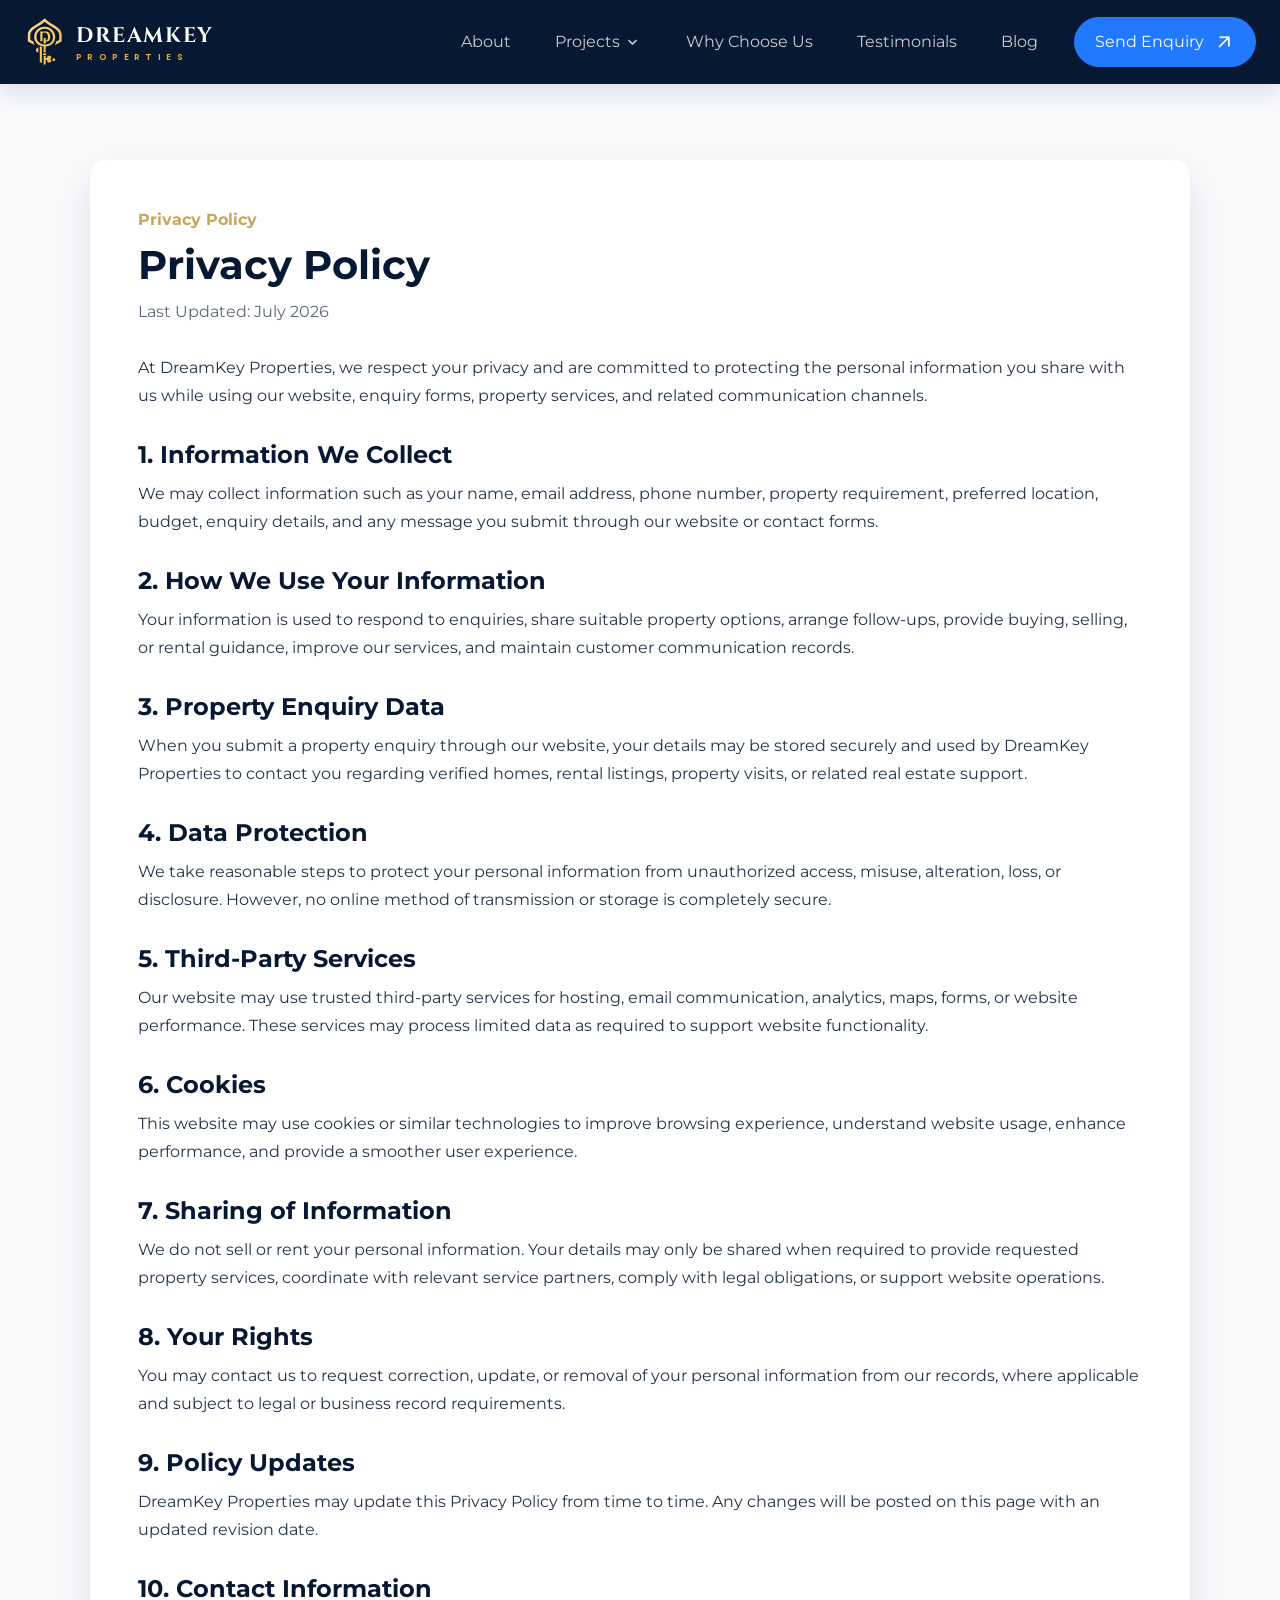
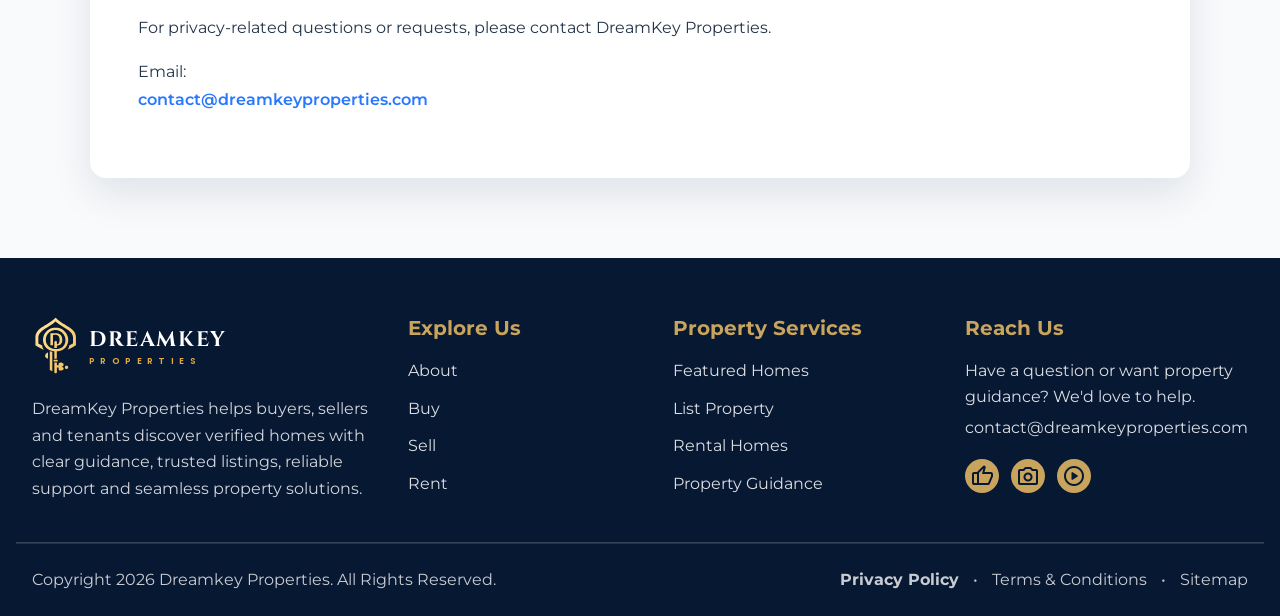
==== commit 34a76996: "Final website audit: SEO, branding, sitemap and responsive fixes" ====
--- a/privacy-policy.html
+++ b/privacy-policy.html
@@ -13,10 +13,20 @@
       name="description"
       content="Read the DreamKey Properties privacy policy to understand how we collect, use and protect information shared through our real estate website and enquiry forms."
     />
+
+    <link
+      rel="canonical"
+      href="https://techglowsolutionsindia.github.io/dreamkey-properties/privacy-policy.html"
+    />
     <!-- META ENDED -->
 
     <!-- FAVICON STARTED -->
-    <link rel="shortcut icon" href="./favicon.svg" type="image/svg+xml" />
+    <link
+      rel="icon"
+      href="./assets/images/logo/logo-navbar.svg"
+      type="image/svg+xml"
+    />
+
     <!-- FAVICON ENDED -->
 
     <!-- GOOGLE FONTS STARTED -->
@@ -43,12 +53,12 @@
       <div class="container header-container">
         <!-- NAVBAR LOGO STARTED -->
         <a
-          href="#page-top"
+          href="./index.html#home"
           class="navbar-brand"
           aria-label="DreamKey Properties home"
         >
           <img
-            src="./assets/images/logo/logo.webp"
+            src="./assets/images/logo/logo-navbar.svg"
             width="52"
             height="64"
             alt="DreamKey Properties"
@@ -304,12 +314,16 @@
             aria-label="DreamKey Properties home"
           >
             <img
-              src="./assets/images/logo/logo.webp"
-              width="165"
-              height="48"
+              src="./assets/images/logo/logo-footer.svg"
+              width="52"
+              height="64"
               loading="lazy"
-              alt="DreamKey Properties"
+              alt=""
             />
+            <span class="navbar-brand-text">
+              <strong>DREAMKEY</strong>
+              <span>PROPERTIES</span>
+            </span>
           </a>
 
           <p class="footer-text">
@@ -326,9 +340,9 @@
 
           <ul>
             <li><a href="./index.html#about">About</a></li>
-            <li><a href="./index.html#properties">Buy</a></li>
-            <li><a href="./index.html#sell-property">Sell</a></li>
-            <li><a href="./index.html#rent-property">Rent</a></li>
+            <li><a href="./projects.html">Buy</a></li>
+            <li><a href="./index.html#contact">Sell</a></li>
+            <li><a href="./index.html#contact">Rent</a></li>
           </ul>
         </div>
         <!-- FOOTER QUICK LINKS ENDED -->
@@ -338,9 +352,9 @@
           <h3>Property Services</h3>
 
           <ul>
-            <li><a href="./index.html#properties">Featured Homes</a></li>
-            <li><a href="./index.html#sell-property">List Property</a></li>
-            <li><a href="./index.html#rent-property">Rental Homes</a></li>
+            <li><a href="./index.html#featured-projects">Featured Homes</a></li>
+            <li><a href="./index.html#contact">List Property</a></li>
+            <li><a href="./projects.html">Rental Homes</a></li>
             <li><a href="./index.html#contact">Property Guidance</a></li>
           </ul>
         </div>
--- a/assets/css/style.css
+++ b/assets/css/style.css
@@ -7669,8 +7669,16 @@
   background-color: #f4f7fb;
 }
 
+/* Policy Page Container Started */
+.policy-page > .container {
+  width: calc(100% - 48px);
+  max-width: 1200px;
+}
+
+/* Main Content Box Started */
 .policy-wrapper {
-  max-width: 1040px;
+  width: 100%;
+  max-width: 1100px;
   margin-inline: auto;
   padding: 48px;
   background-color: #ffffff;
@@ -8471,14 +8479,7 @@
     border: 1px solid rgba(36, 124, 255, 0.12) !important;
     border-radius: 20px !important;
 
-    background:
-      radial-gradient(
-        circle at 92% 8%,
-        rgba(36, 124, 255, 0.14),
-        transparent 34%
-      ),
-      linear-gradient(135deg, #ffffff 0%, #f3f8ff 100%) !important;
-
+    background: transparent !important;
     box-shadow: 0 18px 42px rgba(7, 42, 88, 0.09) !important;
 
     display: flex !important;
@@ -8704,6 +8705,7 @@
   /* Banner must exactly match the card height */
   #luxury-homes .luxury-homes-banner {
     position: relative !important;
+
     width: 100% !important;
     height: 478px !important;
     min-height: 0 !important;
@@ -13609,4 +13611,151 @@
   align-self: flex-start !important;
 }
 
-/* Above code are proper 15th Aug 2026 */
+/* ==================================================
+   MOBILE NAVIGATION RESPONSIVE FIX STARTED
+================================================== */
+
+@media (max-width: 991px) {
+  .header .nav-toggle-btn {
+    display: grid;
+    flex-shrink: 0;
+  }
+
+  .header .navbar {
+    all: unset;
+    box-sizing: border-box;
+    position: absolute;
+    top: calc(100% - 4px);
+    right: 16px;
+    width: min(320px, calc(100vw - 32px));
+    padding: 14px;
+    display: grid;
+    background-color: var(--neutral-100);
+    border: 1px solid var(--neutral-90);
+    border-radius: var(--radius-large);
+    box-shadow: var(--shadow-4);
+    opacity: 0;
+    visibility: hidden;
+    transform: translateY(-12px) scale(0.97);
+    transform-origin: top right;
+    transition:
+      opacity 200ms ease,
+      visibility 200ms ease,
+      transform 200ms ease;
+    z-index: 4;
+  }
+
+  .header .navbar.active {
+    opacity: 1;
+    visibility: visible;
+    transform: translateY(0) scale(1);
+  }
+
+  .header .navbar-list {
+    all: unset;
+    display: grid;
+    gap: 4px;
+  }
+
+  .header .navbar-link {
+    display: block;
+    padding: 12px 14px;
+    color: var(--neutral-30);
+    white-space: normal;
+  }
+
+  .header .navbar-cta {
+    margin-top: 10px;
+  }
+}
+
+/* ==================================================
+   MOBILE NAVIGATION RESPONSIVE FIX ENDED
+================================================== */
+
+/* ==================================================
+   NEW LAUNCHES PREMIUM PROMOTIONAL CARD STARTED
+================================================== */
+
+#new-launches .new-launches-promo {
+  position: relative;
+  background: linear-gradient(
+    145deg,
+    #061a38 0%,
+    #0b3264 55%,
+    #14509a 100%
+  ) !important;
+  isolation: isolate;
+  overflow: hidden;
+  border: 1px solid rgba(255, 255, 255, 0.12) !important;
+  box-shadow: 0 18px 42px rgba(5, 28, 65, 0.22) !important;
+}
+
+#new-launches .new-launches-promo::before {
+  content: "";
+  position: absolute;
+  right: -75px;
+  bottom: -95px;
+  width: 310px;
+  height: 310px;
+  border: 1px solid rgba(255, 255, 255, 0.12);
+  border-radius: 50%;
+  box-shadow:
+    0 0 0 45px rgba(255, 255, 255, 0.025),
+    0 0 0 95px rgba(255, 255, 255, 0.018);
+  pointer-events: none;
+  z-index: -1;
+}
+
+#new-launches .new-launches-promo-icon {
+  background: rgba(255, 255, 255, 0.12);
+  color: #f6bd26;
+}
+
+#new-launches .new-launches-promo-tag {
+  color: #a9ccff;
+}
+
+#new-launches .new-launches-promo h3 {
+  color: #ffffff;
+}
+
+#new-launches .new-launches-promo h3 span {
+  color: #f6bd26;
+}
+
+#new-launches .new-launches-promo p {
+  color: #d4e2f4;
+}
+
+#new-launches .new-launches-promo-list li {
+  padding: 9px 12px;
+  color: #ffffff;
+  background: rgba(255, 255, 255, 0.07);
+  border: 1px solid rgba(255, 255, 255, 0.09);
+  border-radius: 10px;
+}
+
+#new-launches .new-launches-promo-list .material-symbols-rounded {
+  color: #f6bd26;
+}
+
+#new-launches .new-launches-promo-button {
+  background: #f6bd26;
+  color: #071833;
+  transition:
+    transform 250ms ease,
+    background-color 250ms ease,
+    box-shadow 250ms ease;
+}
+
+#new-launches .new-launches-promo-button:hover {
+  background: #ffffff;
+  box-shadow: 0 10px 25px rgba(0, 0, 0, 0.2);
+}
+
+/* ==================================================
+   NEW LAUNCHES PREMIUM PROMOTIONAL CARD ENDED
+================================================== */
+
+/* Above code are proper 25th OCT 2026 */
